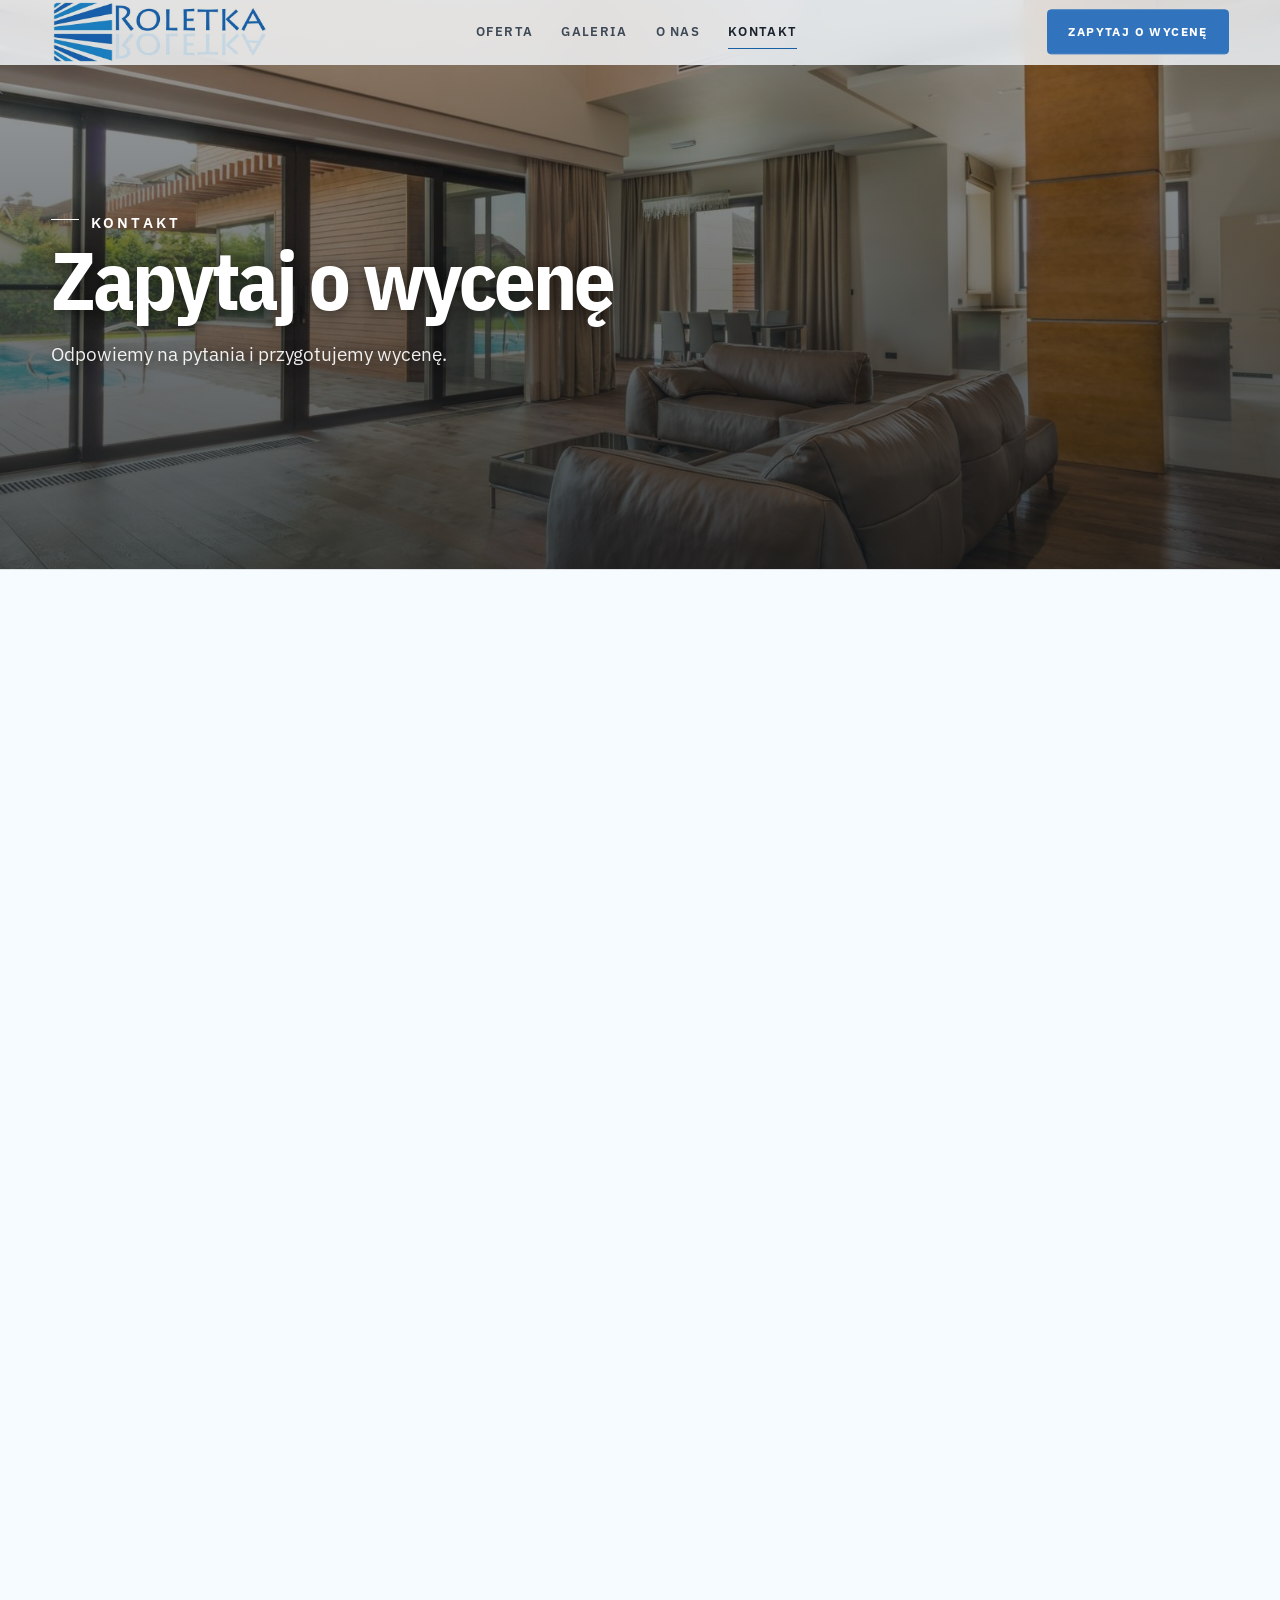
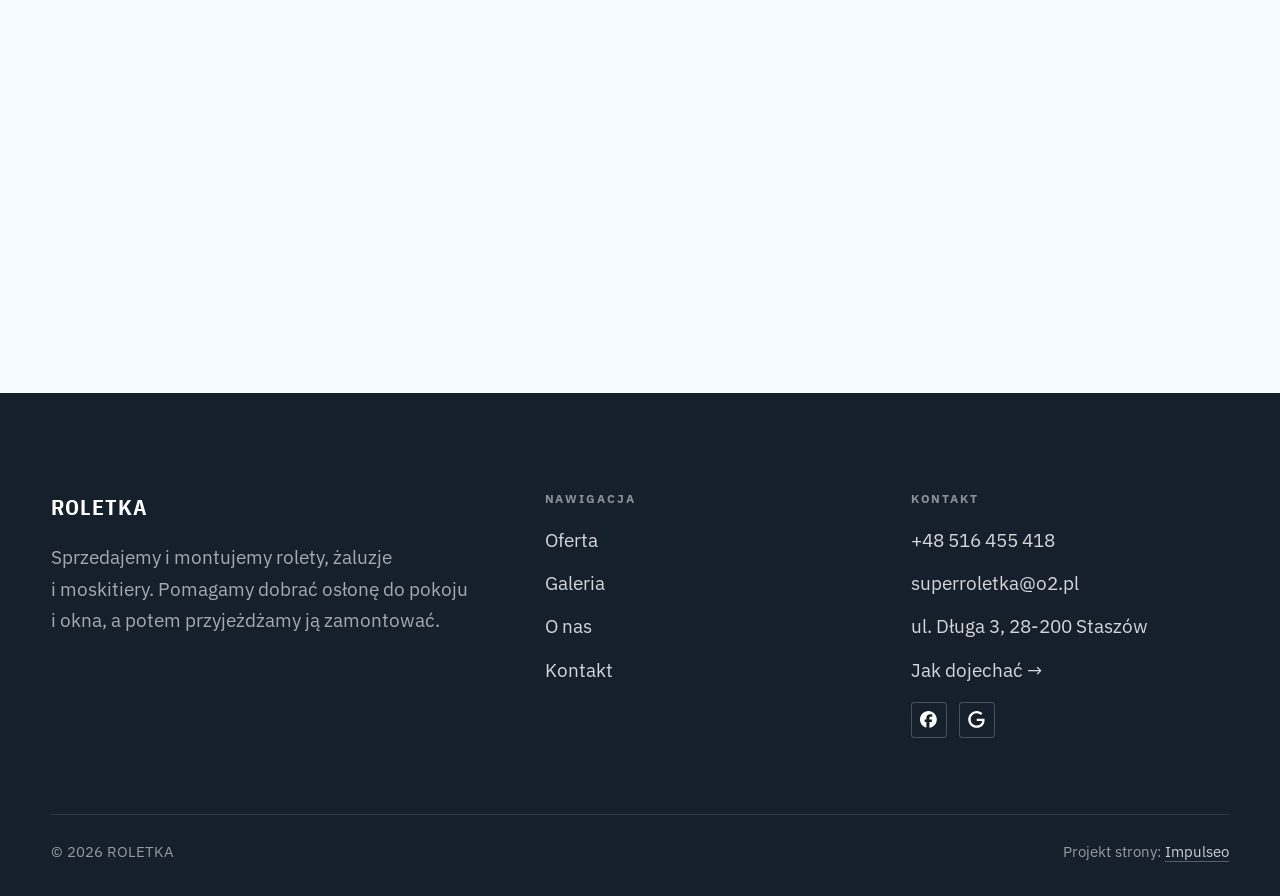
==== kontakt.html @ e4530409 "Strona demo: roletka" ====
<!DOCTYPE html>
<html lang="pl">
<head>
<meta charset="UTF-8">
<meta name="viewport" content="width=device-width, initial-scale=1.0">
<title>Kontakt - ROLETKA</title>
<meta name="description" content="Kontakt ROLETKA - ul. Długa 3, 28-200 Staszów">
<link rel="canonical" href="https://kris20032.github.io/roletka/kontakt.html">
<meta name="robots" content="noindex, nofollow">
<meta property="og:type" content="website">
<meta property="og:locale" content="pl_PL">
<meta property="og:site_name" content="ROLETKA">
<meta property="og:title" content="Kontakt - ROLETKA">
<meta property="og:description" content="Kontakt ROLETKA - ul. Długa 3, 28-200 Staszów">
<meta property="og:url" content="https://kris20032.github.io/roletka/kontakt.html">
<meta property="og:image" content="https://kris20032.github.io/roletka/img/og.jpg">
<meta property="og:image:width" content="1200">
<meta property="og:image:height" content="630">
<meta name="twitter:card" content="summary_large_image">
<link rel="preconnect" href="https://fonts.googleapis.com">
<link rel="preconnect" href="https://fonts.gstatic.com" crossorigin>
<link href="https://fonts.googleapis.com/css2?family=IBM+Plex+Sans+Condensed:wght@500;600;700&family=IBM+Plex+Sans:wght@400;500;600&display=swap" rel="stylesheet">
<link rel="stylesheet" href="assets/styles.css?v=bfc71b7b">
</head>
<body>

<header class="nav">
  <div class="wrap nav-inner">
    <a class="brand brand-has-logo" href="index.html"><img class="brand-logo" src="img/logo.png" alt="ROLETKA" width="630" height="186" decoding="async"></a>
    <nav class="nav-links">
      <a href="oferta.html">Oferta</a>
      <a href="realizacje.html">Galeria</a>
      <a href="o-nas.html">O nas</a>
      <a href="kontakt.html" class="active" aria-current="page">Kontakt</a>
      <a href="kontakt.html" class="btn btn-accent">Zapytaj o wycenę</a>
    </nav>
    <button class="nav-toggle" aria-label="Menu"><span></span><span></span><span></span></button>
  </div>
</header>

<main>
<section class="pagehead">
  <img src="img/g1.jpg" alt="ROLETKA - Zapytaj o wycenę" width="1600" height="1068" decoding="async">
  <div class="wrap">
    <span class="eyebrow">Kontakt</span>
    <h1>Zapytaj o wycenę</h1>
    <p>Odpowiemy na pytania i przygotujemy wycenę.</p>
  </div>
</section>
<section>
  <div class="wrap contact-grid">
    <div class="reveal">
      <span class="eyebrow">Dane kontaktowe</span>
      <h2 style="margin:var(--space-4) 0 var(--space-6)">ROLETKA</h2>
      <div class="info-list">
        <div class="info-row"><div class="ic"><svg class="ico-tel" width="16" height="16" viewBox="0 0 24 24" fill="none" aria-hidden="true"><path d="M6.6 10.8a15.5 15.5 0 0 0 6.6 6.6l2.2-2.2a1 1 0 0 1 1-.24 11.4 11.4 0 0 0 3.6.58 1 1 0 0 1 1 1V20a1 1 0 0 1-1 1A17 17 0 0 1 3 4a1 1 0 0 1 1-1h3.5a1 1 0 0 1 1 1c0 1.25.2 2.46.58 3.6a1 1 0 0 1-.25 1l-2.23 2.2Z" fill="currentColor"/></svg></div><div><div class="lbl">Telefon</div><a class="val" href="tel:+48516455418">+48 516 455 418</a></div></div>
        <div class="info-row"><div class="ic"><svg class="ico-mail" width="16" height="16" viewBox="0 0 24 24" fill="none" aria-hidden="true"><rect x="3.2" y="5.5" width="17.6" height="13" rx="1.6" stroke="currentColor" stroke-width="1.6"/><path d="M4 7l8 6 8-6" stroke="currentColor" stroke-width="1.6" stroke-linecap="round" stroke-linejoin="round"/></svg></div><div><div class="lbl">E-mail</div><a class="val" href="mailto:superroletka@o2.pl">superroletka@o2.pl</a></div></div>
        <div class="info-row"><div class="ic"><svg class="ico-pin" width="16" height="16" viewBox="0 0 24 24" fill="none" aria-hidden="true"><path d="M12 21s7-6.1 7-11.5A7 7 0 0 0 5 9.5C5 14.9 12 21 12 21Z" stroke="currentColor" stroke-width="1.6" fill="none"/><circle cx="12" cy="9.5" r="2.4" fill="currentColor"/></svg></div><div><div class="lbl">Adres</div><div class="val">ul. Długa 3, 28-200 Staszów</div></div></div>
      </div>
    </div>
    <div class="reveal">
      <form class="form" action="https://formsubmit.co/superroletka@o2.pl" method="POST">
        <input type="hidden" name="_subject" value="Zapytanie ze strony ROLETKA">
        <input type="hidden" name="_captcha" value="false">
        <input type="hidden" name="_template" value="table">
        <div class="fld"><label for="name">Imię / firma</label><input id="name" name="name" type="text" placeholder="np. Jan Kowalski" required></div>
        <div class="fld"><label for="email">E-mail</label><input id="email" name="email" type="email" placeholder="adres@email.pl" required></div>
        <div class="fld"><label for="phone">Telefon</label><input id="phone" name="phone" type="tel" placeholder="+48 ..."></div>
        <div class="fld"><label for="msg">Czego dotyczy zapytanie?</label><textarea id="msg" name="message" placeholder="Napisz krótko, w czym możemy pomóc" required></textarea></div>
        <button type="submit" class="btn btn-accent" style="width:100%;justify-content:center">Wyślij zapytanie <span class="arr">→</span></button>
        <p class="note">Wiadomość trafi bezpośrednio do nas. Można też zadzwonić: +48 516 455 418.</p>
      </form>
    </div>
  </div>
</section>
<section style="padding-top:0">
  <div class="wrap reveal">
    <iframe class="map" title="ROLETKA - Staszów" src="https://maps.google.com/maps?q=50.5649977%2C21.1662256&z=15&output=embed" loading="lazy" referrerpolicy="no-referrer-when-downgrade"></iframe>
  </div>
</section>
</main>

<footer>
  <div class="wrap">
    <div class="foot-grid">
      <div class="foot-brand">
        <div class="name">ROLETKA</div>
        <p>Sprzedajemy i montujemy rolety, żaluzje i moskitiery. Pomagamy dobrać osłonę do pokoju i okna, a potem przyjeżdżamy ją zamontować.</p>
      </div>
      <div class="foot-col">
        <h4>Nawigacja</h4>
        <a href="oferta.html">Oferta</a>
        <a href="realizacje.html">Galeria</a>
        <a href="o-nas.html">O nas</a>
        <a href="kontakt.html">Kontakt</a>
      </div>
      <div class="foot-col">
        <h4>Kontakt</h4>
        <a href="tel:+48516455418">+48 516 455 418</a>
        <a href="mailto:superroletka@o2.pl">superroletka@o2.pl</a>
        <p>ul. Długa 3, 28-200 Staszów</p>
        <a href="https://www.google.com/maps/place/ROLETKA/@50.5649977,21.1662256,716m/data=!3m2!1e3!4b1!4m6!3m5!1s0x473d580c90480ea9:0x45ab7f2d4fd52d50!8m2!3d50.5649977!4d21.1662256!16s%2Fg%2F11ggb8v2l4" target="_blank" rel="noopener">Jak dojechać →</a>
      <div class="foot-soc">
        <a class="soc" href="https://www.facebook.com/roletkastaszow/" target="_blank" rel="noopener" aria-label="Facebook - ROLETKA"><svg viewBox="0 0 24 24" aria-hidden="true" focusable="false"><path d="M9.101 23.691v-7.98H6.627v-3.667h2.474v-1.58c0-4.085 1.848-5.978 5.858-5.978.401 0 .955.042 1.468.103a8.68 8.68 0 0 1 1.141.195v3.325a8.623 8.623 0 0 0-.653-.036 26.805 26.805 0 0 0-.733-.009c-.707 0-1.259.096-1.675.309a1.686 1.686 0 0 0-.679.622c-.258.42-.374.995-.374 1.752v1.297h3.919l-.386 2.103-.287 1.564h-3.246v8.245C19.396 23.238 24 18.179 24 12.044c0-6.627-5.373-12-12-12s-12 5.373-12 12c0 5.628 3.874 10.35 9.101 11.647Z" fill="currentColor"/></svg></a>
        <a class="soc" href="https://www.google.com/maps/place/ROLETKA/@50.5649977,21.1662256,716m/data=!3m2!1e3!4b1!4m6!3m5!1s0x473d580c90480ea9:0x45ab7f2d4fd52d50!8m2!3d50.5649977!4d21.1662256!16s%2Fg%2F11ggb8v2l4" target="_blank" rel="noopener" aria-label="Google - ROLETKA"><svg viewBox="0 0 24 24" aria-hidden="true" focusable="false"><path d="M12.48 10.92v3.28h7.84c-.24 1.84-.853 3.187-1.787 4.133-1.147 1.147-2.933 2.4-6.053 2.4-4.827 0-8.6-3.893-8.6-8.72s3.773-8.72 8.6-8.72c2.6 0 4.507 1.027 5.907 2.347l2.307-2.307C18.747 1.44 16.133 0 12.48 0 5.867 0 .307 5.387.307 12s5.56 12 12.173 12c3.573 0 6.267-1.173 8.373-3.36 2.16-2.16 2.84-5.213 2.84-7.667 0-.76-.053-1.467-.173-2.053H12.48z" fill="currentColor"/></svg></a>
      </div>
      </div>
    </div>
    <div class="foot-bot">
      <span>© 2026 ROLETKA</span>
      <span>Projekt strony: <a class="foot-credit" href="https://impulseo.pl" target="_blank" rel="noopener">Impulseo</a></span>
    </div>
  </div>
</footer>
<div class="sticky-reserve"><a class="sr-book" href="kontakt.html">Zapytaj o wycenę</a><a class="sr-call" href="tel:+48516455418" aria-label="Zadzwoń"><svg class="ico-tel" width="16" height="16" viewBox="0 0 24 24" fill="none" aria-hidden="true"><path d="M6.6 10.8a15.5 15.5 0 0 0 6.6 6.6l2.2-2.2a1 1 0 0 1 1-.24 11.4 11.4 0 0 0 3.6.58 1 1 0 0 1 1 1V20a1 1 0 0 1-1 1A17 17 0 0 1 3 4a1 1 0 0 1 1-1h3.5a1 1 0 0 1 1 1c0 1.25.2 2.46.58 3.6a1 1 0 0 1-.25 1l-2.23 2.2Z" fill="currentColor"/></svg></a></div>
<div class="demo-wazne" data-do="2026-11-19" data-cykl="3" hidden><svg class="dw-ico" width="13" height="13" viewBox="0 0 24 24" fill="none" aria-hidden="true"><circle cx="12" cy="12" r="8.6" stroke="currentColor" stroke-width="1.8"/><path d="M12 7.2V12l3.3 2" stroke="currentColor" stroke-width="1.8" stroke-linecap="round"/></svg><span class="dw-txt"></span></div>

<script src="assets/main.js"></script>
</body>
</html>
---- assets/styles.css ----
/* ============================================================
   STOLBASZ — premium, architektoniczny B2B fit-out
   Jasna paleta, zero brązu. System wg premium-web-craft.
   Projekt strony: Impulseo (impulseo.pl)
   ============================================================ */

:root{
  /* PALETA — jasna, architektoniczna, chłodna */
  --paper:#F4F7FA;          /* główne tło */
  --paper-2:#E7EDF3;        /* sekcje alternatywne (chłodny jasny szary) */
  --paper-3:#E7EDF3;        /* delikatne wypełnienia */
  --ink:#16202C;            /* tekst główny — chłodny grafit */
  --ink-soft:#3A4654;       /* nagłówki drugorzędne */
  --muted:#5C6672;          /* tekst poboczny */
  --line:rgba(22,32,44,.12);/* hairline */
  --accent:#235E96;         /* stonowany petrol-slate — jedyny akcent */
  --accent-d:#1A4A78;
  --accent-soft:rgba(35,94,150,.10);
  --dark:#16202C;           /* sekcje ciemne (stopka/CTA) */

  /* HOVER ZDJĘĆ — JEDEN standard dla całego silnika (decyzja K. 04.08.2026, artefakt z wariantami).
     AKTUALNE (K.+Szymon 09.08.2026, wybór z artefaktu 6 wariantów): zoom 1.05 przy 1.4s -
     przy tak długim czasie mocniejszy kadr NIE skacze, tylko „oddycha". Poprzedni standard
     (1.02 / .55s z 04.08) odbierany jako dynamiczny i szybki.
     Spoczynek lekko przygaszony, ale TYLKO tam, gdzie jest mysz (@media hover:hover) —
     na telefonie zdjęcia zostają w pełnej jasności. */
  --img-zoom:1.05;                   /* K.+Szymon 09.08: wariant F z artefaktu porównawczego */
  --img-rest:brightness(.95) saturate(.99);
  --img-hot:brightness(1.06) saturate(1.05);
  --img-dur:1.4s;                    /* K.+Szymon 09.08 (wariant F): powoli = elegancko */
  --img-ease:cubic-bezier(.16,.84,.44,1);  /* miękki ogon, efekt „oddychania" */

  /* ODSTĘPY — skala 4/8 */
  --space-1:4px; --space-2:8px; --space-3:12px; --space-4:16px; --space-5:24px;
  --space-6:32px; --space-7:48px; --space-8:64px; --space-9:96px; --space-10:128px;

  /* TYPOGRAFIA — fluid clamp() (skala podbita 16.07.2026: większe, czytelniejsze litery — uwaga Adama) */
  --text-sm:clamp(.9rem,.87rem + .12vw,1rem);
  --text-base:clamp(1.08rem,1.04rem + .18vw,1.2rem);
  --text-lg:clamp(1.24rem,1.15rem + .34vw,1.44rem);
  --text-h3:clamp(1.34rem,1.22rem + .55vw,1.66rem);
  --text-h2:clamp(2.1rem,1.66rem + 2.1vw,3.1rem);
  --text-h1:clamp(2.9rem,2.1rem + 4vw,5.1rem);

  /* PROMIENIE — architektoniczne, raczej ostre */
  --r-sm:3px; --r-md:6px; --r-lg:10px;

  /* RUCH */
  --ease:cubic-bezier(.25,.46,.45,.94); --dur:.24s;

  /* CIENIE — miękkie, warstwowe */
  --sh-sm:0 1px 2px rgba(16,24,32,.04), 0 2px 8px rgba(16,24,32,.05);
  --sh-md:0 2px 6px rgba(16,24,32,.05), 0 12px 28px -8px rgba(16,24,32,.12);
  --sh-lg:0 6px 14px rgba(16,24,32,.07), 0 26px 56px -18px rgba(16,24,32,.22);

  --hairline:1px solid var(--line);

  --font-display:'IBM Plex Sans Condensed','IBM Plex Sans',sans-serif;
  --font-body:'IBM Plex Sans',sans-serif;
}

*{box-sizing:border-box;margin:0;padding:0}
html{scroll-behavior:smooth}
body{
  font-family:var(--font-body);
  font-size:var(--text-base);
  line-height:1.65;
  color:var(--ink);
  background:var(--paper);
  -webkit-font-smoothing:antialiased;
  text-rendering:optimizeLegibility;
}
img{max-width:100%;height:auto;display:block}  /* height:auto = width/height z atrybutów trzyma proporcje (TOP#12) */
a{color:inherit;text-decoration:none}

.wrap{width:min(92%,1180px);margin-inline:auto}
section{padding-block:clamp(52px,6.5vw,96px)}

h1,h2,h3{font-family:var(--font-display);font-weight:700;line-height:1.08;letter-spacing:-.02em;color:var(--ink)}
h1{font-size:var(--text-h1);letter-spacing:-.035em}
h2{font-size:var(--text-h2);letter-spacing:-.025em}
h3{font-size:var(--text-h3)}
/* MIARA — długość wiersza. WCAG 2.2 SC 1.4.8: max 80 znaków; Butterick: 45–90.
   68ch daje realnie 72–78 znaków polskiego tekstu, czyli z zapasem pod granicą.
   Wcześniej limit miał TYLKO <p> — <li>, <blockquote> i <dd> nie miały żadnego,
   i to jedyny powód, dla którego 23 bloki na dwóch oddanych stronach jadą po
   83–106 znaków w wierszu (pomiar 07.08.2026, bramka `miara`).
   ⚠️ Listy i definicje ograniczamy TYLKO bez klasy: `ul`/`ol` z klasą to u nas
   układ (siatki kafli, menu), a nie tekst ciągły — tam miarę wyznacza układ. */
/* 60ch, nie 68ch (K. 10.08): po zmianie fontów na węższe kroje (DM Sans i spółka)
   w 68ch mieściło się ~90 znaków - bramka pikselowa słusznie zgłaszała przekroczenie
   granicy 80. Pomiar na żywej przeglądarce: 60ch = 90 znaków, 53ch = ~78 znaków, czyli normę WCAG 1.4.8. */
:root{ --miara:53ch }
p{max-width:min(100%,var(--miara))}
blockquote,
ul:not([class])>li, ol:not([class])>li,
dl:not([class])>dd{max-width:min(100%,var(--miara))}

/* ⚠️ Świadomie BEZ wyjątku `.tile p,.card p,.svc p{max-width:none}`, choć nasuwa się sam:
   te akapity BYŁY już ograniczone (stare `p{max-width:65ch}`), więc „wyjątek" nie odblokowałby
   niczego nowego — tylko ROZLUŹNIŁ stan sprzed zmiany na wszystkich demach naraz.
   `figcaption` żadna z reguł wyżej nie dotyczy, więc też nie potrzebuje zwolnienia. */

/* ŁAMANIE. `balance` wyrównuje długości wierszy w nagłówku, `pretty` pilnuje ostatniego
   wiersza akapitu, żeby nie został w nim jeden wyraz. Obsługiwane od Chrome 117 /
   Safari 17.5; starsze przeglądarki po prostu ignorują tę własność.
   `text-wrap:pretty` nie występowało dotąd ANI RAZ w silniku ani w repo klientów. */
h1,h2,h3,.lead,.lede{text-wrap:balance}
p,li,blockquote,dd{text-wrap:pretty}

.eyebrow{
  font-family:var(--font-body);
  font-size:var(--text-sm);
  font-weight:600;
  letter-spacing:.18em;
  text-transform:uppercase;
  color:var(--accent);
  display:inline-flex;align-items:center;gap:var(--space-3);
}
/* flex:none + margin-top = kreska trzyma się PIERWSZEJ linii. Wcześniej align-items:center
   centrowało ją względem całego bloku i przy zawinięciu (długi kicker typu
   „…WNĘTRZ · LESZNO · OD 2019") druga linia lądowała z brzydkim wcięciem. */
.eyebrow{align-items:flex-start}
.eyebrow>*,.eyebrow{text-wrap:balance}   /* dlugi kicker lamal sie na sierote typu samo „2019" w drugiej linii */
.eyebrow::before{content:"";width:28px;height:1px;background:var(--accent);display:inline-block;flex:none;margin-top:.62em}

.muted{color:var(--muted)}
.lead{font-size:var(--text-lg);line-height:1.55;color:var(--ink-soft);max-width:50ch}

/* ---------- BUTTONS ---------- */
.btn{
  display:inline-flex;align-items:center;gap:var(--space-2);
  font-weight:600;font-size:var(--text-sm);letter-spacing:.02em;
  padding:var(--space-4) var(--space-6);
  border-radius:var(--r-sm);
  transition:transform var(--dur) var(--ease),box-shadow var(--dur) var(--ease),background var(--dur) var(--ease);
  cursor:pointer;border:1px solid transparent;
}
.btn-accent{background:var(--accent);color:#fff;box-shadow:var(--sh-sm)}
.btn-accent:hover{background:var(--accent-d);transform:translateY(-2px);box-shadow:var(--sh-md)}
.btn-accent:active{transform:translateY(0);box-shadow:var(--sh-sm)}
.btn-ghost{background:transparent;color:var(--ink);border-color:var(--line)}
.btn-ghost:hover{border-color:var(--accent);color:var(--accent);transform:translateY(-2px)}
.btn-light{background:#fff;color:var(--ink);box-shadow:var(--sh-sm)}
.btn-light:hover{transform:translateY(-2px);box-shadow:var(--sh-md)}
.btn .arr{transition:transform var(--dur) var(--ease)}
.btn:hover .arr{transform:translateX(4px)}

/* ---------- NAV ---------- */
.nav{
  position:sticky;top:0;z-index:50;
  background:color-mix(in srgb,var(--paper) 88%,transparent);
  backdrop-filter:saturate(140%) blur(10px);
  border-bottom:var(--hairline);
}
.nav-inner{display:flex;align-items:center;justify-content:space-between;gap:var(--space-5);height:72px}
/* ANTY-NACHODZENIE (K. 05.08.2026): długa nazwa firmy + przycisk z pełnym numerem nie mieściły się w pasku
   i flex ściskał linki PONIŻEJ ich treści - "Kontakt" wchodził na ramkę "Zadzwoń +48 ...". Teraz ustępuje
   nazwa marki (skrót wielokropkiem), a menu i przycisk nigdy się nie kurczą ani nie zachodzą na siebie. */
.brand{display:flex;flex-direction:column;line-height:1;min-width:0;flex:0 1 auto}
.brand .name{font-family:var(--font-display);font-weight:800;font-size:1.35rem;letter-spacing:.04em;white-space:nowrap;overflow:hidden;text-overflow:ellipsis}
.brand .sub{font-size:.62rem;letter-spacing:.34em;text-transform:uppercase;color:var(--muted);margin-top:5px;white-space:nowrap;overflow:hidden;text-overflow:ellipsis}
.nav-links{display:flex;align-items:center;gap:var(--space-6);flex:0 0 auto}
.nav-links a{font-size:var(--text-sm);font-weight:500;color:var(--ink-soft);position:relative;padding-block:4px;white-space:nowrap;transition:color var(--dur) var(--ease)}
.nav-links a::after{content:"";position:absolute;left:0;bottom:0;width:0;height:1.5px;background:var(--accent);transition:width var(--dur) var(--ease)}
.nav-links a:hover,.nav-links a.active{color:var(--ink)}
.nav-links a:hover::after,.nav-links a.active::after{width:100%}
.nav-links .btn{padding:var(--space-2) var(--space-5)}
/* przyciski w nav: właściwy kolor (przebij .nav-links a) + bez podkreślenia */
.nav-links a.btn-accent{color:#fff}
.nav-links a.btn-ghost,.nav-links a.btn-light{color:var(--ink)}
/* CTA w pasku: NIE podkreślenie spod linków menu, ale ten sam przelatujący błysk,
   co na wszystkich innych przyciskach (zgłoszenie K. 13.08.2026 - „na hero jest efekt
   światła przechodzącego przez przycisk, na navbarze go nie ma, a mają być identyczne").
   Reguła `.nav-links a::after` jest silniejsza od `.btn::after`, więc trzeba jej
   geometrię wyzerować i wpisać połysk z nazwy - samo `display:none` gasiło efekt. */
.nav-links a.btn::after{
  display:block;content:"";position:absolute;inset:0;z-index:-1;pointer-events:none;
  width:auto;height:auto;border-radius:inherit;   /* kasuje geometrię podkreślenia (width:0;height:1.5px) */
  background:linear-gradient(100deg,transparent 32%,rgba(255,255,255,.20) 50%,transparent 68%);
  translate:-120% 0}
@media (prefers-reduced-motion:no-preference){
  .nav-links a.btn:hover::after{translate:120% 0;transition:translate .75s var(--mt-ease,cubic-bezier(.16,.84,.44,1))}
}
.nav-toggle{display:none;background:none;border:none;cursor:pointer;flex-direction:column;gap:5px;padding:8px}
.nav-toggle span{width:24px;height:2px;background:var(--ink);transition:var(--dur)}
/* Ciasny zakres MIĘDZY menu mobilnym a pełnym pulpitem: zbijamy odstępy i nazwę marki,
   żeby wszystko zmieściło się naturalnie, zanim w ogóle dojdzie do skracania wielokropkiem. */
@media(max-width:1280px) and (min-width:921px){
  .nav-links{gap:var(--space-4)}
  .nav-links .btn{padding:var(--space-2) var(--space-4)}
  .brand .name{font-size:1.15rem}
}

/* ---------- HERO (split) ---------- */
.hero{position:relative;overflow:hidden;border-bottom:var(--hairline)}
.hero-grid{display:grid;grid-template-columns:1.05fr .95fr;gap:clamp(24px,4vw,60px);align-items:center;
  padding-block:clamp(36px,4.5vw,64px)}
.hero-copy .eyebrow{margin-bottom:var(--space-5)}
.hero-copy h1{margin-bottom:var(--space-5)}
.hero-copy .lead{margin-bottom:var(--space-7)}
.hero-actions{display:flex;flex-wrap:wrap;gap:var(--space-4)}
.hero-art{position:relative;aspect-ratio:4/3;border-radius:var(--r-lg);overflow:hidden;box-shadow:var(--sh-lg)}
.hero-art img{width:100%;height:100%;object-fit:cover}
.hero-art::after{content:"";position:absolute;inset:0;background:linear-gradient(180deg,transparent 55%,rgba(18,24,28,.28))}
.hero-badge{position:absolute;left:var(--space-5);bottom:var(--space-5);z-index:2;
  background:rgba(252,252,251,.94);backdrop-filter:blur(4px);
  border-radius:var(--r-md);padding:var(--space-4) var(--space-5);box-shadow:var(--sh-md);max-width:78%}
.hero-badge strong{display:block;font-family:var(--font-display);font-size:1rem;letter-spacing:-.01em}
.hero-badge span{font-size:var(--text-sm);color:var(--muted)}

/* ---------- HERO duży / kinowy (strona główna) ---------- */
.hero-cine{position:relative;min-height:clamp(560px,82vh,840px);min-height:clamp(560px,82svh,840px);display:flex;align-items:center;overflow:hidden;border-bottom:var(--hairline)}
.hero-cine>img{position:absolute;inset:0;width:100%;height:100%;object-fit:cover;z-index:0}
.hero-cine::after{content:"";position:absolute;inset:0;z-index:1;
  background:linear-gradient(95deg,rgba(13,18,23,.86) 0%,rgba(13,18,23,.64) 32%,rgba(13,18,23,.24) 62%,rgba(13,18,23,.04) 100%)}
.hero-cine .wrap{position:relative;z-index:2;padding-block:var(--space-8)}
.hero-cine .hero-copy{max-width:660px}
.hero-cine .eyebrow{color:#fff;margin-bottom:var(--space-5)}
.hero-cine .eyebrow::before{background:#fff}
.hero-cine h1{color:#fff;margin-bottom:var(--space-5);font-size:clamp(2.9rem,2rem + 4.4vw,5.2rem);text-wrap:balance}
.hero-cine .lead{color:rgba(255,255,255,.92);max-width:48ch;margin-bottom:var(--space-7)}
.hero-cine .hero-actions{display:flex;flex-wrap:wrap;gap:var(--space-4)}
/* NISKIE OKNO (laptop z dokiem i paskami przeglądarki ma ~700-780 px wysokości widoku):
   H1 do 5.2rem + długi lead nie mieściły się i przyciski wypadały POD krawędź ekranu -
   klient widział stronę bez ani jednego CTA. Skalujemy w dół, zamiast przycinać treść. */
@media(min-width:821px) and (max-height:820px){
  .hero-cine{min-height:clamp(520px,94svh,780px)}
  .hero-cine .wrap{padding-block:var(--space-6)}
  .hero-cine h1{font-size:clamp(2.2rem,1.5rem + 2.6vw,3.6rem);margin-bottom:var(--space-4)}
  .hero-cine .eyebrow{margin-bottom:var(--space-4)}
  .hero-cine .lead{margin-bottom:var(--space-5);max-width:44ch}
}
@media(max-width:680px){
  .hero-cine{min-height:clamp(520px,76vh,640px);min-height:clamp(520px,76svh,640px);align-items:flex-end}
  .hero-cine::after{background:linear-gradient(0deg,rgba(13,18,23,.9) 6%,rgba(13,18,23,.45) 55%,rgba(13,18,23,.25) 100%)}
  .hero-cine .wrap{padding-bottom:var(--space-9)}
  /* TELEFON (~90% oglądających): lead potrafił zająć 8 linii i zepchnąć CTA poza pierwszy ekran.
     Zwężamy interlinię i skalę - treści nie ucinamy, bo to ona sprzedaje. */
  .hero-cine .lead{font-size:.98rem;line-height:1.5;margin-bottom:var(--space-5)}
  .hero-cine .eyebrow{font-size:.72rem;letter-spacing:.13em;margin-bottom:var(--space-4)}
  .hero-cine .eyebrow::before{width:20px}
  .hero-cine h1{margin-bottom:var(--space-4)}
}

/* full-bleed hero variant (podstrony) */
.pagehead{position:relative;min-height:46vh;min-height:46svh;display:flex;align-items:flex-end;overflow:hidden;border-bottom:var(--hairline)}
.pagehead img{position:absolute;inset:0;width:100%;height:100%;object-fit:cover}
/* 10.08.2026 (decyzja K.): mocniejsze przyciemnienie + cień pod tekstem. Bramka mierzyła na
   nagłówkach podstron 3,38-3,43:1 przy wymaganych 4,5 — jasne zdjęcie (hala, śnieg, niebo)
   podchodziło pod biały tekst. Zdjęcia klientów są różne, więc kontrast musi dawać WARSTWA,
   a nie szczęśliwy dobór kadru. */
.pagehead::after{content:"";position:absolute;inset:0;background:linear-gradient(180deg,rgba(18,24,28,.40),rgba(18,24,28,.76))}
.pagehead .wrap{position:relative;z-index:2;padding-block:var(--space-9);color:#fff}
.pagehead h1{color:#fff;max-width:18ch;text-shadow:0 2px 16px rgba(0,0,0,.55)}
.pagehead .eyebrow{color:#fff}
.pagehead .eyebrow::before{background:#fff}
.pagehead p{color:rgba(255,255,255,.92);margin-top:var(--space-4);max-width:54ch;text-shadow:0 1px 12px rgba(0,0,0,.5)}

/* ---------- STRIP (pasek skrótów / liczby) ---------- */
.strip{background:var(--dark);color:#fff}
/* PASEK HASEŁ — standard 04.08.2026 (decyzja K.): 5 haseł w JEDNYM rzędzie, tekst WYŚRODKOWANY,
   węższe marginesy boczne niż reszta strony (pasek ma iść szerzej), równe wysokości kolumn. */
.strip .wrap{width:min(96%,1440px);display:grid;grid-template-columns:repeat(5,1fr);
  gap:var(--space-5);padding-block:var(--space-7);align-items:stretch}
.strip .item .k{font-family:var(--font-display);font-size:clamp(1.05rem,.82rem + .85vw,1.55rem);
  font-weight:800;letter-spacing:-.02em;color:#fff;line-height:1.18;text-wrap:balance}
.strip .item .v{font-size:var(--text-sm);color:rgba(255,255,255,.66);margin-top:var(--space-2);line-height:1.4}
.strip .item{border-left:2px solid var(--accent);padding-inline:var(--space-4);
  text-align:center;display:flex;flex-direction:column;justify-content:center}
/* liczba kolumn = liczba haseł, żeby ostatnie nie zostawało samo w drugim rzędzie.
   Klasę n-N nadaje multipage.py; domyślnie (bez klasy) pasek jest 5-kolumnowy. */
.strip.n-2 .wrap{grid-template-columns:repeat(2,1fr)}
.strip.n-3 .wrap{grid-template-columns:repeat(3,1fr)}
.strip.n-4 .wrap{grid-template-columns:repeat(4,1fr);gap:var(--space-6)}
.strip.n-4 .item .k{font-size:clamp(1.3rem,1rem + 1.1vw,2rem)}
.strip.n-6 .wrap{grid-template-columns:repeat(6,1fr);gap:var(--space-4)}
.strip.n-6 .item .k{font-size:clamp(.98rem,.8rem + .7vw,1.35rem)}
/* równe łamanie: zamiast "długa linia + jedno słowo" obie linie zbliżonej długości */
.strip .item .k{text-wrap:balance}

/* ---------- SECTION HEAD ---------- */
.head{max-width:48rem;margin-bottom:var(--space-8)}
.head.center{margin-inline:auto;text-align:center}
.head .eyebrow{margin-bottom:var(--space-4)}
.head h2{margin-bottom:var(--space-4)}
.head p{color:var(--muted);font-size:var(--text-lg);line-height:1.55}
.head.center p{margin-inline:auto}

/* ---------- INTRO SPLIT ---------- */
.split{display:grid;grid-template-columns:.92fr 1.08fr;gap:clamp(28px,5vw,80px);align-items:center}
.split.rev{grid-template-columns:1.08fr .92fr}
.split.rev .split-art{order:-1}
.split-art{position:relative;aspect-ratio:5/4;border-radius:var(--r-lg);overflow:hidden;box-shadow:var(--sh-lg)}
.split-art img{width:100%;height:100%;object-fit:cover}
.split-copy h2{margin-bottom:var(--space-5)}
.split-copy p+p{margin-top:var(--space-4)}
.split-copy .btn{margin-top:var(--space-6)}

/* ---------- SERVICES (zakres) ---------- */
.svc-grid{display:grid;grid-template-columns:repeat(auto-fit,minmax(280px,1fr));gap:var(--space-5)}
.svc{background:#fff;border:var(--hairline);border-radius:var(--r-md);padding:var(--space-7) var(--space-6);
  transition:transform var(--dur) var(--ease),box-shadow var(--dur) var(--ease),border-color var(--dur) var(--ease);
  position:relative;overflow:hidden}
.svc::before{content:"";position:absolute;left:0;top:0;width:3px;height:0;background:var(--accent);transition:height var(--dur) var(--ease)}
.svc:hover{transform:translateY(-4px);box-shadow:var(--sh-md);border-color:transparent}
.svc:hover::before{height:100%}
.svc .ic{font-family:var(--font-display);font-size:.8rem;font-weight:700;letter-spacing:.12em;color:var(--accent);margin-bottom:var(--space-4)}
.svc h3{margin-bottom:var(--space-3);font-size:1.22rem}
.svc p{color:var(--muted);font-size:var(--text-base);line-height:1.6}

/* big detailed service rows */
.svc-row{display:grid;grid-template-columns:.8fr 1.2fr;gap:clamp(20px,4vw,60px);align-items:center;padding-block:var(--space-8)}
.svc-row+.svc-row{border-top:var(--hairline)}
.svc-row.rev{grid-template-columns:1.2fr .8fr}
/* Naprzemienny układ wierszy oferty: co drugi wiersz ma zdjęcie po PRAWEJ.
   Było `order:-1` — martwy kod, bo zdjęcie i tak jest pierwszym dzieckiem w HTML,
   więc wszystkie wiersze wyglądały identycznie (zdjęcie zawsze z lewej), a `rev`
   zmieniało tylko szerokość kolumn. Znalezione 29.07.2026 przy różnicowaniu kierunków
   animacji (pomiar pozycji: art.mid 390/502 przy row.mid 756 — zawsze lewa strona). */
.svc-row.rev .svc-row-art{order:2}
.svc-row-art{aspect-ratio:4/3;border-radius:var(--r-md);overflow:hidden;box-shadow:var(--sh-md)}
.svc-row-art img{width:100%;height:100%;object-fit:cover}
.svc-row h3{font-size:1.5rem;margin-bottom:var(--space-4)}
.svc-row .num{font-family:var(--font-display);font-size:.85rem;font-weight:700;letter-spacing:.14em;color:var(--accent);display:block;margin-bottom:var(--space-3)}
.svc-row ul{list-style:none;margin-top:var(--space-4);display:flex;flex-direction:column;gap:var(--space-2)}
.svc-row li{position:relative;padding-left:var(--space-5);color:var(--muted);font-size:var(--text-base)}
.svc-row li::before{content:"";position:absolute;left:0;top:.62em;width:8px;height:1px;background:var(--accent)}

/* ---------- GALLERY (realizacje) ---------- */
.gallery{display:grid;grid-template-columns:repeat(12,1fr);gap:var(--space-4);grid-auto-rows:200px}
/* GALERIA MASONRY — pionowe zdjęcia (portrety beauty/wellness) bez przycinania: kolumny, height auto */
.gallery-masonry{column-count:3;column-gap:var(--space-4)}
@media(max-width:900px){.gallery-masonry{column-count:2}}
@media(max-width:560px){.gallery-masonry{column-count:1}}
.gallery-masonry .m-tile{break-inside:avoid;margin:0 0 var(--space-4);padding:0;position:relative;overflow:hidden;border-radius:var(--r-md);border:1px solid var(--line)}
.gallery-masonry .m-tile img{width:100%;height:auto;display:block}
.gallery-masonry .m-tile .cap{position:absolute;left:0;right:0;bottom:0;padding:var(--space-4);color:#fff;background:linear-gradient(0deg,rgba(0,0,0,.55),transparent);font-size:var(--text-sm)}
.gallery-masonry .m-tile .cap small{display:block;font-weight:400;opacity:.78;letter-spacing:.04em;text-transform:uppercase;font-size:.66rem;margin-top:3px}
.tile{position:relative;overflow:hidden;border-radius:var(--r-md);box-shadow:var(--sh-sm);
  transition:transform var(--dur) var(--ease),box-shadow var(--dur) var(--ease)}
.tile img{width:100%;height:100%;object-fit:cover;
  transition:transform var(--img-dur) var(--img-ease),filter var(--img-dur) var(--img-ease)}
.tile:hover{box-shadow:var(--sh-md)}
.tile .cap{position:absolute;left:0;right:0;bottom:0;padding:var(--space-5) var(--space-4) var(--space-4);
  /* mocniejszy spad + cien pod tekstem: na JASNYCH zdjeciach klienta (biale fronty, sciany)
     slaby gradient dawal kontrast ~1.5:1 zamiast wymaganych 3.6:1 (bramka wygladu, 10.08.2026) */
  background:linear-gradient(transparent 10%,rgba(18,24,28,.55) 40%,rgba(18,24,28,.88) 68%,rgba(18,24,28,.99));color:#fff;
  text-shadow:0 1px 2px rgba(0,0,0,.85),0 2px 10px rgba(0,0,0,.55);
  font-size:var(--text-sm);font-weight:600;letter-spacing:.01em;
  opacity:0;transform:translateY(8px);transition:var(--dur) var(--ease)}
.tile:hover .cap{opacity:1;transform:translateY(0)}
.tile .cap small{display:block;font-weight:400;opacity:.78;letter-spacing:.04em;text-transform:uppercase;font-size:.66rem;margin-top:3px}
/* bento spans */
.t-wide{grid-column:span 6}
.t-tall{grid-column:span 6;grid-row:span 2}
.t-std{grid-column:span 6}
.t-third{grid-column:span 4}
.t-two3{grid-column:span 8}

/* ---------- TRUST / WIARYGODNOŚĆ ---------- */
.trust{background:var(--paper-2)}
.trust-grid{display:grid;grid-template-columns:repeat(auto-fit,minmax(240px,1fr));gap:var(--space-5);margin-top:var(--space-7)}
.trust-card{background:#fff;border-radius:var(--r-md);padding:var(--space-7) var(--space-6);box-shadow:var(--sh-sm);border-top:3px solid var(--accent)}
.trust-card .big{font-family:var(--font-display);font-size:clamp(1.8rem,1.3rem + 1.6vw,2.6rem);font-weight:800;letter-spacing:-.02em;color:var(--ink);line-height:1}
.trust-card h3{font-size:1.12rem;margin:var(--space-3) 0 var(--space-2)}
.trust-card p{color:var(--muted);font-size:var(--text-base);line-height:1.55}

/* ---------- CTA band ---------- */
.cta{background:var(--dark);color:#fff;position:relative;overflow:hidden}
/* telefon w CTA: na ciemnym tle biały (domyślnie), rodziny z JASNYM tłem CTA
   nadpisują to u siebie - wcześniej kolor siedział w stylu inline i wygrywał z rodziną. */
.cta .btn-ghost-cta{color:#fff;border-color:rgba(255,255,255,.3)}
.cta .wrap{display:grid;grid-template-columns:1.4fr .6fr;gap:var(--space-7);align-items:center;position:relative;z-index:2}
.cta h2{color:#fff;max-width:20ch}
.cta p{color:rgba(255,255,255,.74);margin-top:var(--space-4)}
.cta-actions{display:flex;flex-direction:column;gap:var(--space-3);align-items:flex-start}
.cta::before{content:"";position:absolute;right:-80px;top:-80px;width:360px;height:360px;border-radius:50%;
  background:radial-gradient(circle,var(--accent-soft),transparent 70%)}

/* ---------- CONTACT ---------- */
.contact-grid{display:grid;grid-template-columns:.85fr 1.15fr;gap:clamp(28px,4vw,56px);align-items:start}
.info-list{display:flex;flex-direction:column;gap:var(--space-2)}
.info-row{display:flex;gap:var(--space-4);align-items:flex-start;padding-block:var(--space-4);border-bottom:var(--hairline)}
.info-row .ic{flex:none;width:42px;height:42px;display:grid;place-items:center;border-radius:50%;
  background:var(--accent-soft);color:var(--accent);font-size:1.05rem}
.info-row .lbl{font-size:.72rem;letter-spacing:.14em;text-transform:uppercase;color:var(--muted)}
.info-row .val{font-weight:600;font-size:var(--text-base);margin-top:2px}
.info-row a.val:hover{color:var(--accent)}
.map{border:none;border-radius:var(--r-lg);box-shadow:var(--sh-md);width:100%;height:100%;min-height:380px;filter:grayscale(.2) contrast(1.02)}
.form{background:#fff;border:var(--hairline);border-radius:var(--r-lg);padding:clamp(24px,3vw,40px);box-shadow:var(--sh-sm)}
.form .fld{margin-bottom:var(--space-5)}
.form label{display:block;font-size:var(--text-sm);font-weight:600;margin-bottom:var(--space-2)}
.form input,.form textarea{width:100%;font-family:inherit;font-size:var(--text-base);color:var(--ink);
  padding:var(--space-4);border:var(--hairline);border-radius:var(--r-sm);background:var(--paper);transition:border-color var(--dur)}
.form input:focus,.form textarea:focus{outline:none;border-color:var(--accent);background:#fff}
.form textarea{resize:vertical;min-height:120px}
.form .note{font-size:var(--text-sm);color:var(--muted);margin-top:var(--space-3)}

/* ---------- FOOTER ---------- */
footer{background:var(--dark);color:#fff;padding-block:var(--space-9) var(--space-6)}
.foot-grid{display:grid;grid-template-columns:1.4fr 1fr 1fr;gap:var(--space-7);margin-bottom:var(--space-8)}
.foot-brand .name{font-family:var(--font-display);font-weight:800;font-size:1.4rem;letter-spacing:.04em}
.foot-brand p{color:rgba(255,255,255,.62);margin-top:var(--space-4);font-size:var(--text-base);max-width:38ch}
.foot-col h4{font-size:.74rem;letter-spacing:.16em;text-transform:uppercase;color:rgba(255,255,255,.5);margin-bottom:var(--space-4)}
.foot-col a,.foot-col p{display:block;color:rgba(255,255,255,.82);font-size:var(--text-base);margin-bottom:var(--space-3)}
.foot-col a:hover{color:#fff}
.foot-bot{border-top:1px solid rgba(255,255,255,.12);padding-top:var(--space-5);display:flex;justify-content:space-between;flex-wrap:wrap;gap:var(--space-3);
  font-size:var(--text-sm);color:rgba(255,255,255,.55)}
.foot-bot a:hover{color:#fff}
/* Podpis w stopce = klikalny link do impulseo.pl (31.07.2026). Ma być WIDOCZNIE klikalny,
   ale nie krzyczeć - stąd sam kolor jaśniejszy + delikatne podkreślenie na najeździe. */
.foot-bot a.foot-credit{color:rgba(255,255,255,.78);text-decoration:none;border-bottom:1px solid rgba(255,255,255,.28)}
.foot-bot a.foot-credit:hover{color:#fff;border-bottom-color:#fff}

/* ---------- REVEAL ---------- */
.reveal{opacity:0;transform:translateY(22px);transition:opacity .6s var(--ease),transform .6s var(--ease)}
.reveal.in{opacity:1;transform:none}

/* ---------- RESPONSIVE ---------- */
@media(max-width:920px){
  .hero-grid,.split,.split.rev,.svc-row,.svc-row.rev,.cta .wrap,.contact-grid,.foot-grid{grid-template-columns:1fr}
  .split.rev .split-art,.svc-row.rev .svc-row-art{order:0}
  .hero-art{aspect-ratio:16/10;max-height:420px}
  .strip .wrap,.strip.n-2 .wrap,.strip.n-3 .wrap,.strip.n-4 .wrap,.strip.n-6 .wrap{grid-template-columns:repeat(2,1fr);gap:var(--space-6)}
  .strip .item .k,.strip.n-6 .item .k{font-size:clamp(1.3rem,1.1rem + 1vw,2rem)}
  .gallery{grid-auto-rows:180px}
  .t-wide,.t-tall,.t-std,.t-third,.t-two3{grid-column:span 6}
  .t-tall{grid-row:span 1}
  .cta-actions{flex-direction:row;flex-wrap:wrap}
  .foot-grid{gap:var(--space-6)}
}
@media(max-width:680px){
  .nav-links{position:fixed;inset:72px 0 auto 0;background:var(--paper);flex-direction:column;align-items:stretch;
    gap:0;padding:var(--space-4) 6%;border-bottom:var(--hairline);box-shadow:var(--sh-md);
    transform:translateY(-120%);transition:transform var(--dur) var(--ease)}
  .nav-links.open{transform:translateY(0)}
  .nav-links a{padding-block:var(--space-4);border-bottom:var(--hairline)}
  .nav-links .btn{margin-top:var(--space-3);justify-content:center}
  .nav-toggle{display:flex}
  .strip .wrap,.strip.n-2 .wrap,.strip.n-3 .wrap,.strip.n-4 .wrap,.strip.n-6 .wrap{grid-template-columns:1fr}
  .gallery{grid-template-columns:repeat(6,1fr)}
  .foot-grid{grid-template-columns:1fr}
}
@media(prefers-reduced-motion:reduce){
  /* audyt 09.08 TOP#14: samo skrócenie duration przy animacji INFINITE = stroboskop
     (pętla .01ms miga ekranem); iteration-count:1 gasi pętlę naprawdę. Pseudoelementy
     też - tła hero (gastro/studio) animują ::before/img, blanket na * ich nie łapał. */
  *,*::before,*::after{animation-duration:.01ms!important;animation-iteration-count:1!important;animation-delay:0s!important;transition:none!important}
  .reveal{opacity:1!important;transform:none!important}
  html{scroll-behavior:auto}
}

/* ============================================================
   PREMIUM LAYER — destylat deep-researchu branż (anty-AI, spokój).
   Zmienne STOLBASZ (--accent/--ink/--paper/--line/--dark). Ruch ledwo
   zauważalny, krzywa cubic-bezier(.16,.84,.44,1); prefers-reduced-motion
   pokryte blanketem wyżej. Karty hairline zamiast cieni = #1 sygnał „nie-AI".
   ============================================================ */

/* więcej oddechu między sekcjami (liderzy: 110-130px) */
section{padding-block:clamp(64px,8vw,128px)}

/* 1) Aksamitny reveal — dłuższa, miękka krzywa zamiast „skoku" */
.reveal{transition:opacity .9s cubic-bezier(.16,.84,.44,1),transform .9s cubic-bezier(.16,.84,.44,1);will-change:opacity,transform}
/* stagger TYLKO w galerii (tam pozycja = porządek dzieci) */
.gallery .reveal:nth-child(2){transition-delay:.07s}
.gallery .reveal:nth-child(3){transition-delay:.14s}
.gallery .reveal:nth-child(4){transition-delay:.21s}
.gallery .reveal:nth-child(5){transition-delay:.28s}
.gallery .reveal:nth-child(6){transition-delay:.35s}

/* 2) Hero STATYCZNY na .hero-cine — Ken Burns CAŁKIEM WYŁĄCZONY 26.06 (3. zgłoszenie Szymona).
   GENEZA: animowanie scale na <img> hero z teksturami (cegły/framugi) re-samplinguje obraz
   klatka po klatce → na części ekranów drobne drganie/shimmer = „heroshot się trzęsie".
   translateY usunięto wcześniej, scale-only + will-change/GPU NIE wystarczyły do GWARANCJI gładkości.
   Krzysztof zażądał pewności („make sure, że błąd się nie pojawi") > efekt. Zero animacji = 0% drgania.
   Delikatny zoom zostaje TYLKO w pełnoekranowych hero gastro/studio (hg-bg/hs-bg — tło, inny
   mechanizm, chwalone, nigdy nie zgłaszane). NIE wracać do KB na .hero-cine bez realnego testu
   na sprzęcie klienta — to ryzyko regresji „trzęsienia”. */
/* BEZPIECZNY "wow" na hero = jednorazowy FADE-IN (opacity), nie zoom.
   opacity nie dotyka bitmapy → gładkie na KAŻDYM zdjęciu/ekranie/GPU, zero ryzyka migotania.
   Geometryczny ruch (scale/translate) na .hero-cine jest ZAKAZANY (bramka pilnuje). */
@keyframes heroFade{from{opacity:0}to{opacity:1}}
.hero-cine>img{transform:none;animation:heroFade 1.1s ease-out both}

/* 3) Akcentowy hairline pod nagłówkiem sekcji, który „rysuje się" przy wejściu */
.head h2{position:relative;padding-bottom:18px}
.head h2::after{content:"";position:absolute;left:0;bottom:0;height:1px;width:0;background:var(--accent);transition:width 1s cubic-bezier(.16,.84,.44,1) .15s}
.head.center h2::after{left:50%;transform:translateX(-50%)}
.head.reveal.in h2::after,.head.center.reveal.in h2::after{width:54px}

/* 4) Karty HAIRLINE zamiast cieni/zaokrągleń (najmocniejszy anty-AI detal) */
.svc{background:transparent;border:1px solid var(--line);border-radius:var(--r-sm);box-shadow:none}
.svc:hover{box-shadow:none;border-color:var(--accent);transform:translateY(-3px)}
.trust-card{background:transparent;box-shadow:none;border:1px solid var(--line);border-top:2px solid var(--accent);border-radius:var(--r-sm)}
.tile{box-shadow:none;border-radius:var(--r-sm)}
.tile:hover{box-shadow:none}

/* 5) Sticky-nav kondensuje się po przewinięciu (sygnał dopracowania) */
.nav{transition:box-shadow .4s ease,background .4s ease}
.nav.is-stuck{box-shadow:0 1px 0 var(--line),0 14px 30px -24px rgba(0,0,0,.45)}
.nav-inner{transition:height .35s var(--ease)}
.nav.is-stuck .nav-inner{height:60px}

/* 6) MANIFESTO — pełnoekranowy cytat-bohater (zastępuje generyczne „Dlaczego my") */
.manifesto{background:var(--paper-2);text-align:center}
.manifesto .wrap{max-width:60rem}
.manifesto p{font-family:var(--font-display);font-style:italic;font-size:clamp(1.6rem,1rem + 2.4vw,2.8rem);line-height:1.32;color:var(--ink-soft);margin-inline:auto;max-width:26ch;position:relative;padding-top:var(--space-8)}
.manifesto p::before{content:"";position:absolute;top:0;left:50%;transform:translateX(-50%);width:54px;height:1px;background:var(--accent)}
.manifesto p span{color:var(--accent);font-style:italic}

/* 7) GATEWAYS — 3 duże bramy-zdjęcia (zamiast paska menu usług) */
.gateways{display:grid;grid-template-columns:repeat(3,1fr);gap:var(--space-4)}
.gateway{position:relative;aspect-ratio:3/4;overflow:hidden;border-radius:var(--r-sm);display:block}
.gateway img{width:100%;height:100%;object-fit:cover;
  transition:transform var(--img-dur) var(--img-ease),filter var(--img-dur) var(--img-ease)}
.gateway::after{content:"";position:absolute;inset:0;background:linear-gradient(180deg,transparent 38%,rgba(18,24,28,.74))}
/* ===== HOVER ZDJĘĆ — jedno miejsce dla WSZYSTKICH kafli ze zdjęciem (K. 04.08.2026) ===== */
@media(hover:hover){
  .tile img,.gateway img,.m-tile img{filter:var(--img-rest)}
  .tile:hover img,
  .gateway:hover img,
  .m-tile:hover img{transform:scale(var(--img-zoom));filter:var(--img-hot)}
}
.m-tile img{transition:transform var(--img-dur) var(--img-ease),filter var(--img-dur) var(--img-ease)}
.gateway .g-ttl{position:absolute;left:0;right:0;bottom:0;z-index:2;padding:var(--space-6) var(--space-5);color:#fff;font-family:var(--font-display);font-size:1.45rem;letter-spacing:-.01em;line-height:1.15}
.gateway .g-ttl small{display:block;font-family:var(--font-body);font-size:var(--text-sm);font-weight:400;opacity:.82;letter-spacing:.03em;margin-top:5px}
@media(max-width:760px){.gateways{grid-template-columns:1fr}.gateway{aspect-ratio:16/10}}

/* 8) LOGO klienta w nagłówku (gdy podane --logo) */
/* 52px domyślnie (feedback Bartka 06.07.2026: 40px ginęło, uwaga padła 3x; ~56px sprawdzone na żywym demie anna-borowiec-makeup) */
.brand-logo{height:64px;width:auto;max-width:300px;object-fit:contain;display:block}
.nav.is-stuck .brand-logo{height:52px}
@media(max-width:680px){.brand-logo{height:46px;max-width:210px}}


/* === RWD: nagłówki na wąskich ekranach (dodane 17.07.2026 razem z fixem clamp) ===
   Po przywróceniu działania clamp() dolna granica --text-h1 (2.9rem) rozpychała
   dokument przy długich polskich słowach na telefonach. Tu ją zjeżdżamy. */
@media (max-width:560px){
  :root{
    --text-h1:clamp(1.9rem, 1.15rem + 4.4vw, 2.7rem);
    --text-h2:clamp(1.5rem, 1rem + 3vw, 2.1rem);
  }
  .hero-cine h1{font-size:clamp(1.9rem, 1.15rem + 4.4vw, 2.7rem)}
  h1,h2{overflow-wrap:break-word}
}

/* GODZINY (godziny_grid z briefu) — dzień po lewej, godziny po prawej. Wcześniej BRAK stylu
   powodował sklejenie "Poniedziałek-Piątek8:00-20:00" (dodane 2026-07-21). Neutralne dla dem bez grafiku. */
.godz{display:flex;flex-direction:column;gap:2px;max-width:440px;margin-top:8px}
.godz-row{display:flex;justify-content:space-between;align-items:baseline;gap:24px;padding:10px 0;border-bottom:1px solid var(--line)}
.godz-row:last-child{border-bottom:0}
.godz-row b{font-weight:600;color:var(--ink)}
.godz-row span{color:var(--muted);white-space:nowrap}

/* === FAQ (lekcja 08.08.2026) ===
   Sekcja faq_klinika() trafia NIE tylko do rodziny „klinika" (multipage.py: także układ FACHOWCY),
   a style leżały wyłącznie w families/klinika.css — u hydraulika/dekarza FAQ renderowało się jako
   goła lista <details> z domyślnym trójkącikiem przeglądarki (wpadka: demo Instalatorstwo Gała).
   Dlatego baza. Rodzina może to nadpisać na wierzchu. */
.faq-list{max-width:48rem;margin:var(--space-8) auto 0;display:flex;flex-direction:column;gap:var(--space-3)}
.faq-item{border:1px solid var(--line);border-radius:var(--r-md);background:var(--paper);padding:var(--space-4) var(--space-5)}
.faq-item summary{font-family:var(--font-display);font-weight:600;color:var(--ink);cursor:pointer;list-style:none;display:flex;justify-content:space-between;gap:1rem}
.faq-item summary::-webkit-details-marker{display:none}
.faq-item summary::after{content:"+";color:var(--accent-d);font-weight:700;font-size:1.2rem;line-height:1}
.faq-item[open] summary::after{content:"-"}
.faq-item p{color:var(--ink-soft);font-size:var(--text-base);line-height:1.6;margin:var(--space-3) 0 0}

/* === LICZBA OPINII PRZY SEKCJI OPINII (08.08.2026, wzorzec irismeble.pl, decyzja K.) ===
   Trzy cytaty bez kontekstu czyta się jak „firma ma trzy opinie". Ta linijka mówi wprost,
   ile ich jest naprawdę - dane i tak przychodzą z reconu i szły dotąd wyłącznie do hero.
   Baza, nie rodzina: sekcja opinii renderuje się we WSZYSTKICH układach, a style opinii
   leżą per rodzina - bez tego u części rodzin linijka byłaby gołym tekstem (ta sama pułapka
   co z FAQ wyżej). Rodzina może nadpisać na wierzchu. */
.op-meta{
  text-align:center;margin:calc(var(--space-3) * -1) 0 var(--space-6);
  color:var(--muted);font-size:var(--text-base);letter-spacing:.01em;
}
.op-meta .ico-star{color:var(--accent-d);margin-right:2px}

/* --- licznik ważności DEMA (pomysł K. 09.08) - tylko wersje pokazowe --- */
.demo-wazne{position:fixed;top:calc(var(--nav-h, 64px) + 14px);right:14px;z-index:95;
  display:inline-flex;align-items:center;gap:.45em;
  background:rgba(21,25,28,.82);color:#fff;font-size:.72rem;font-weight:600;letter-spacing:.01em;
  padding:.42em .8em .42em .62em;border-radius:999px;backdrop-filter:saturate(140%) blur(8px);
  border:1px solid rgba(255,255,255,.14);box-shadow:0 10px 24px -14px rgba(0,0,0,.6);
  pointer-events:none;
  /* NIE pokazuje się przy wejściu (K. 09.08) - wjeżdża dopiero po zejściu z hero */
  opacity:0;transform:translateY(-10px);
  transition:opacity .7s var(--ease),transform .7s var(--ease)}
.demo-wazne.is-on{opacity:1;transform:none}
.demo-wazne .dw-ico{flex:none;opacity:.85}
.demo-wazne b{font-weight:700;font-variant-numeric:tabular-nums;color:#FFD9A3}
.demo-wazne .dw-zeg{font-variant-numeric:tabular-nums;font-feature-settings:"tnum";
  opacity:.72;margin-left:.15em;letter-spacing:.01em}
.demo-wazne.is-pilne{background:rgba(150,32,28,.9);border-color:rgba(255,255,255,.2)}
.demo-wazne .dw-pilne{color:#FFE0DE}
@media(max-width:820px){.demo-wazne{top:auto;bottom:70px;right:10px}}

/* --- pasek mini-opinii pod hero (audyt 09.08 TOP#27) - tylko przy realnych recenzjach --- */
.opinie-mini{padding-block:0;border-bottom:var(--hairline)}
.opinie-mini .om-row{display:grid;grid-template-columns:repeat(3,1fr);gap:var(--space-6);padding-block:var(--space-5)}
.opinie-mini .om-item blockquote{font-size:var(--text-sm);color:var(--ink-soft);line-height:1.5;margin:0}
.opinie-mini .om-autor{display:block;margin-top:var(--space-2);font-size:.78rem;font-weight:600;color:var(--muted);letter-spacing:.04em}
@media(max-width:820px){.opinie-mini .om-row{grid-template-columns:1fr;gap:var(--space-4)}
  .opinie-mini .om-item:nth-child(n+3){display:none}}

/* --- AKCENT-TEKST (audyt 09.08 TOP#11/12, decyzja K.) ---------------------------
   Kolor firmowy jest jasny, dopóki nie musi być literą. --accent zostaje żywy
   (kreski, przyciski, pasek haseł); litera akcentowa na JASNYM tle bierze
   --accent-text (dokleja palette_auto; domyślnie accent-d). Tylko color -
   border/background/pseudo zostają żywe. Ciemna sekcja CTA = wyjątek. */
:root{--accent-text:var(--accent-d)}
.eyebrow, .svc .ic, .svc-row .num, .info-row .ic, .info-row a.val:hover,
.manifesto p span, .faq-item summary::after, .op-meta .ico-star, .op-star,
.fu-cta, .obszar-list li:hover, .btn-ghost:hover, .nav.nav-solid .brand .sub,
.proces-os .pc-cur, .os-on .proces-os .proces-line > li.os-done .pno { color:var(--accent-text) }
.cta .eyebrow { color:var(--accent) }

/* --- dostępność (audyt 09.08 TOP#23, podzbiór bezpieczny) --- */
html{scroll-padding-top:84px}                       /* kotwice nie chowają się pod sticky-nav */
:focus-visible{outline:2px solid var(--accent-text);outline-offset:2px}  /* widoczny fokus tylko z klawiatury */
main{display:block}

/* --- kafelek „Zobacz opinie w Google" (K. 09.08) - znak marki zamiast gołego linku --- */
.op-meta{text-align:center;max-width:none;margin-inline:auto}
.op-google{display:inline-flex;align-items:center;gap:.6em;
  padding:.62em 1.15em;border:1px solid var(--line);border-radius:999px;
  background:var(--paper);color:var(--ink);font-size:var(--text-sm);font-weight:600;
  transition:border-color var(--dur) var(--ease),box-shadow var(--dur) var(--ease),transform var(--dur) var(--ease)}
.op-google .op-g-ico{flex:none}                        /* oficjalny 4-kolorowy znak Google */
.op-google .arr{transition:transform var(--dur) var(--ease)}
.op-google:hover{border-color:var(--accent);box-shadow:var(--sh-sm);transform:translateY(-1px)}
.op-google:hover .arr{transform:translateX(3px)}

/* ============================================================
   HOVER KART I KAFLI - JEDEN STANDARD DLA WSZYSTKICH RODZIN (K. 10.08:
   „każde demo ma wyglądać tak premium"). Wcześniej premium-hover miała tylko
   rodzina fachowców (.fu-row), reszta rodzin renderowała karty bez reakcji.
   Zasada ta sama: reakcja NATYCHMIAST (0s), gaśnięcie łagodne; ledwie widoczne
   tło, kreska akcentu z lewej, strzałka rusza. Zero cieni-poduszek.
   ⛔ Świadomie POMIJAMY kafle ze zdjęciem (.tile/.gateway/.m-tile) - tam działa
   już zoom 1.05/1.4s i dokładanie ramek by go zabiło.
   ============================================================ */
.card, .svc, .gateway-txt, .menu-cat, .prod-card, .pak-card, .faq-item, .obj-tile{
  position:relative;transition:background .22s ease-out,border-color .22s ease-out}
.card::before, .menu-cat::before, .prod-card::before, .pak-card::before{
  content:"";position:absolute;left:0;top:0;bottom:0;width:3px;background:var(--accent);
  transform:scaleY(0);transform-origin:top;transition:transform .09s ease-out;border-radius:2px}
@media(hover:hover){
  .card:hover, .svc:hover, .menu-cat:hover, .prod-card:hover, .pak-card:hover{
    background:color-mix(in srgb,var(--accent) 9%,transparent);
    border-color:color-mix(in srgb,var(--accent) 45%,var(--line));
    transition-duration:0s}
  .card:hover::before, .menu-cat:hover::before,
  .prod-card:hover::before, .pak-card:hover::before{transform:scaleY(1)}
  .card:hover .arr, .svc:hover .arr, .menu-cat:hover .arr{transform:translateX(.3rem)}
}
.card .arr, .svc .arr, .menu-cat .arr{display:inline-block;transition:transform .1s ease-out}

/* ============================================================
   PLAKIETKA OPINII GOOGLE (K. 13.08.2026, wzór od Marcelego)
   Jedna forma we WSZYSTKICH układach hero (hg/hk/hs/ha/hd/tb/kt) zamiast
   gołego tekstu „★ Ocena 4,4 w Google · 7 opinii". Cudza ocena to najmocniejszy
   dowód zaufania na stronie - ma wyglądać jak odznaka, nie jak podpis.
   Tło i obwódka liczone z KOLORU TEKSTU, więc ta sama plakietka działa na
   ciemnym zdjęciu (biały napis → jasna mgiełka) i na jasnej sekcji (ciemny
   napis → delikatny szary). Zero osobnych wariantów do utrzymania.
   ============================================================ */
.g-badge{
  display:inline-flex;align-items:center;gap:.62em;
  padding:.52em 1em;border-radius:999px;
  background:color-mix(in srgb,currentColor 8%,transparent);
  border:1px solid color-mix(in srgb,currentColor 20%,transparent);
  -webkit-backdrop-filter:blur(6px);backdrop-filter:blur(6px);
  font-size:.98rem;line-height:1;font-weight:500;letter-spacing:.01em;
  white-space:nowrap;vertical-align:middle;max-width:100%}
.g-badge .gb-ico,.g-badge .gb-stars{flex:none}
.g-badge .gb-ocena{font-weight:700;font-size:1.08em;letter-spacing:.01em}
.g-badge .gb-txt{opacity:.92}
@media(max-width:560px){
  .g-badge{gap:.45em;padding:.45em .8em;font-size:.86rem}
  .g-badge .gb-stars{width:62px;height:12.4px}
  .g-badge .gb-ico{width:16px;height:16px}
}

/* === rodzina: dom === */
/* ============================================================
   RODZINA: DOM (okna / drzwi / bramy / zadaszenia / stolarka otworowa)
   Doklejane NA WIERZCH base.css. Skin okna (IBM Plex Sans Condensed + IBM Plex Sans + stalowy blekit).
   Filozofia: PRODUKT TECHNICZNY z mierzalnymi parametrami, prezentowany jak KATALOG SYSTEMÓW producenta.
   Inaczej niz fachowiec (usluga) i rzemieslnik (narracja): tu sprzedaje doradczo "Zapytaj o wycene / Umow pomiar".
   SYGNATURA rodziny = wąska groteska (Plex Condensed) + SIATKA PARAMETRÓW jako grafika. Anty-AI: hairline, zero rozmytych cieni.
   TWARDA BRAMKA: parametry (Uw/dB/komory), gwarancje, certyfikaty, partnerzy renderuja sie TYLKO z realnego reconu (brief). Zero zmyslania.
   ============================================================ */

/* --- Naglówki "inżynierskie": eyebrow wersaliki z szerokim trackingiem, h2 ciasny tracking --- */
.eyebrow{letter-spacing:.2em;text-transform:uppercase;font-weight:600}
.head h2,.hero-copy h1{letter-spacing:-.01em}

/* --- KATALOG SYSTEMÓW: karty produktów (zamiast 3 bram-zdjec) --- */
.dom-products .head{max-width:60rem}
.dom-grid{display:grid;grid-template-columns:repeat(3,1fr);gap:var(--space-6)}
@media(max-width:900px){.dom-grid{grid-template-columns:repeat(2,1fr)}}
@media(max-width:600px){.dom-grid{grid-template-columns:1fr}}

.dom-card{display:flex;flex-direction:column;background:var(--paper);border:1px solid var(--line);
  border-radius:2px;box-shadow:none;overflow:hidden;transition:border-color .3s var(--ease)}
.dom-card:hover{border-color:var(--accent)}
.dom-card__img{margin:0;aspect-ratio:3/2;overflow:hidden;background:var(--paper-2)}
.dom-card__img img{width:100%;height:100%;object-fit:cover;
  transition:transform var(--img-dur) var(--ease),filter var(--img-dur) var(--ease)}
@media(hover:hover){   /* standard 04.08.2026: delikatny zoom + rozjasnienie */
  .dom-card__img img{filter:var(--img-rest)}
  .dom-card:hover .dom-card__img img{transform:scale(var(--img-zoom));filter:var(--img-hot)}
}
.dom-card__body{display:flex;flex-direction:column;gap:var(--space-3);padding:var(--space-5)}
.dom-card__name{font-family:var(--font-display);font-weight:600;font-size:1.3rem;line-height:1.1;letter-spacing:-.01em}
.dom-card__tag{color:var(--muted);font-size:var(--text-sm);line-height:1.6;margin:0}
.dom-card__link{margin-top:auto;align-self:flex-start;font-weight:600;font-size:var(--text-sm);
  color:var(--accent);letter-spacing:.01em}
.dom-card__link .arr{transition:transform .25s var(--ease);display:inline-block}
.dom-card:hover .dom-card__link .arr{transform:translateX(4px)}

/* --- SIATKA PARAMETRÓW (liczby jako grafika) - renderowana TYLKO z realnych danych --- */
.dom-spec{list-style:none;margin:var(--space-2) 0 0;padding:0;display:grid;grid-template-columns:repeat(2,1fr);
  gap:1px;background:var(--line);border:1px solid var(--line);border-radius:2px;overflow:hidden}
.dom-spec li{background:var(--paper);padding:.6rem .75rem;display:flex;flex-direction:column;gap:.15rem}
.dom-spec b{font-weight:600;font-size:.66rem;letter-spacing:.08em;text-transform:uppercase;color:var(--muted)}
.dom-spec span{font-family:var(--font-display);font-weight:600;font-size:1.05rem;line-height:1.1;color:var(--ink)}

/* --- PASEK PARTNERÓW / CERTYFIKATÓW / GWARANCJI (tylko realne z reconu) --- */
.dom-certs{background:var(--paper-2);border-top:1px solid var(--line);border-bottom:1px solid var(--line)}
.dom-certs .head{margin-bottom:var(--space-5)}
.dom-certs__row{list-style:none;margin:0;padding:0;display:flex;flex-wrap:wrap;justify-content:center;
  gap:var(--space-4)}
.dom-certs .cert{border:1px solid var(--line);background:var(--paper);border-radius:2px;
  padding:.55rem 1.1rem;font-weight:600;font-size:var(--text-sm);letter-spacing:.01em;color:var(--ink-soft)}

/* --- PROCES (Pomiar -> Wycena -> Produkcja -> Montaz -> Gwarancja): kropki stalowe --- */
.proces.dom{background:var(--paper-2)}
.proces.dom .pno{color:var(--accent)}
.proces.dom .proces-line li::after{background:var(--accent);box-shadow:0 0 0 4px var(--paper-2)}

/* --- Kafle/gateway/galeria: ostre rogi (architektoniczny sznyt), hairline zamiast cienia --- */
.gateway,.tile,.split-art{border-radius:2px}
.tile{box-shadow:none;border:1px solid var(--line)}
.gateway .g-ttl{letter-spacing:.01em}

/* --- STICKY "Zapytaj o wycenę" (mobile) --- */
.sticky-reserve{display:none}
@media(max-width:820px){
  .sticky-reserve{display:flex;position:fixed;left:0;right:0;bottom:0;z-index:90;
    background:var(--line);box-shadow:0 -6px 20px -10px rgba(0,0,0,.4);padding-bottom:env(safe-area-inset-bottom,0px);transition:transform .25s ease,opacity .25s ease}
  .sticky-reserve.schowany{transform:translateY(110%);opacity:0;pointer-events:none}
  .sticky-reserve a{padding:15px 8px;text-align:center;font-weight:600;font-size:.95rem;letter-spacing:.01em}
  .sr-book{flex:1;background:var(--accent);color:#fff}
  .sr-call{width:60px;background:var(--paper);color:var(--ink);font-size:1.15rem;border-left:1px solid var(--line)}
  body{padding-bottom:calc(64px + env(safe-area-inset-bottom,0px))}
}

/* ============================================================
   FAZA 3 - OSOBNY UKŁAD DOM (research wf_5715bbdd + krytyka). Wszystko poniżej doklejane na wierzch.
   Tożsamość: JASNY "showroom/katalog" - przeciwna polaryzacja do AUTO (ciemne kino). Sygnatura ZAWSZE-ON = panel-karta + datasheet.
   ============================================================ */

/* === HERO DOM: jasny architektoniczny full-bleed + PANEL-KARTA (sygnatura, kontrast grafit-na-bieli, nie liczy na zdjęcie) === */
.hero-dom{position:relative;min-height:clamp(640px,86svh,900px);padding-top:calc(var(--nav-h,66px) + 1.5rem);display:flex;align-items:flex-end;overflow:hidden;isolation:isolate;background:var(--paper-2)}
.hero-dom .hd-bg{position:absolute;inset:0;width:100%;height:100%;object-fit:cover;z-index:-2;will-change:transform}
@keyframes hdKen{from{transform:scale(1.04)}to{transform:scale(1.10)}}
@media(min-width:900px){.hero-dom .hd-bg{animation:hdKen 32s ease-out infinite alternate}}
@media(prefers-reduced-motion:reduce){.hero-dom .hd-bg{animation:none}}
.hero-dom .wrap{width:min(92%,1180px)}
.hd-panel{position:relative;z-index:2;max-width:min(560px,92vw);margin:0 0 clamp(2.4rem,6vh,4rem);
  background:var(--paper);border:1px solid var(--line);border-radius:2px;
  padding:clamp(1.5rem,3vw,2.3rem) clamp(1.5rem,3vw,2.5rem);
  box-shadow:0 14px 44px -30px rgba(20,30,45,.45)}            /* whisper-shadow tylko dla oddzielenia od jasnego zdjęcia, nie popup */
.hd-tick{display:block;width:46px;height:3px;background:var(--accent);margin-bottom:var(--space-4)}
.hd-kicker{display:block;font-family:var(--font-display);font-weight:600;text-transform:uppercase;letter-spacing:.18em;font-size:.8rem;color:var(--accent)}
.hd-claim{font-family:var(--font-display);font-weight:700;letter-spacing:-.01em;line-height:1.04;
  font-size:clamp(1.9rem,3.4vw,3rem);color:var(--ink);margin:var(--space-3) 0 var(--space-4)}
/* mini-spec: realne parametry (chipy z liczbami) */
.hd-spec{list-style:none;margin:0 0 var(--space-5);padding:var(--space-4) 0 0;border-top:1px solid var(--line);display:grid;grid-auto-flow:column;grid-auto-columns:minmax(0,1fr);gap:0}
.hd-spec li{padding-right:1.1rem;margin-right:1.1rem;border-right:1px solid var(--line);display:flex;flex-direction:column;gap:.15rem}
.hd-spec li:last-child{border-right:0;margin-right:0;padding-right:0}
@media(max-width:520px){.hd-spec{grid-auto-flow:row;grid-auto-columns:auto}.hd-spec li{border-right:0;margin-right:0;padding:0 0 .6rem;margin-bottom:.6rem;border-bottom:1px solid var(--line)}.hd-spec li:last-child{border-bottom:0;margin-bottom:0;padding-bottom:0}}   /* parametry hero: na desktopie 3 równe kolumny, na telefonie jedna pod drugą (lekcja RAUM 06.11.2026: flex-wrap robił schodki) */
.hd-spec b{font-family:var(--font-display);font-weight:700;font-size:1.25rem;line-height:1;color:var(--ink);font-variant-numeric:tabular-nums}
.hd-spec span{font-size:.7rem;text-transform:uppercase;letter-spacing:.08em;color:var(--muted)}
/* fallback nie-zmyślony: tagi procesu */
.hd-tags{list-style:none;margin:0 0 var(--space-5);padding:var(--space-4) 0 0;border-top:1px solid var(--line);display:flex;flex-wrap:wrap;gap:.5rem}
.hd-tags li{font-family:var(--font-display);font-weight:600;text-transform:uppercase;letter-spacing:.07em;font-size:.7rem;
  color:var(--ink-soft);border:1px solid var(--line);border-radius:2px;padding:.35rem .7rem}
.hd-actions{display:flex;flex-wrap:wrap;gap:var(--space-3)}
.hd-rating{margin:var(--space-4) 0 0;font-size:var(--text-sm);color:var(--muted);font-variant-numeric:tabular-nums}
@media(max-width:640px){.hd-claim{font-size:clamp(1.7rem,7vw,2.2rem)}}
@media(max-width:820px){.hd-panel{margin-bottom:84px}}   /* nad sticky-reserve (mobile) */

/* === SPEC-BAND: rząd dużych kart liczba+jednostka+label (sygnatura datasheet, gated) === */
.dom-statband{background:var(--paper);border-bottom:1px solid var(--line)}
.dom-statband .wrap{padding-block:var(--space-8)}
.dom-stats{display:grid;grid-template-columns:repeat(4,1fr);gap:1px;background:var(--line);border:1px solid var(--line);border-radius:2px;overflow:hidden}
.dom-stat{background:var(--paper);padding:clamp(1.2rem,2.4vw,2rem);display:flex;flex-direction:column;gap:.45rem}
.ds-num{font-family:var(--font-display);font-weight:700;font-size:clamp(1.8rem,3vw,2.6rem);line-height:1;color:var(--ink);font-variant-numeric:tabular-nums}
.ds-unit{font-size:.5em;color:var(--muted);margin-left:.25em;font-weight:600;letter-spacing:.02em}
.ds-lab{font-size:.74rem;text-transform:uppercase;letter-spacing:.08em;color:var(--muted)}
@media(max-width:760px){.dom-stats{grid-template-columns:repeat(2,1fr)}}

/* === KOLORY / WYKOŃCZENIA: próbka-kwadrat TYLKO z realnym hex, inaczej tag tekstowy === */
.dom-color-grid{list-style:none;margin:var(--space-7) 0 0;padding:0;display:flex;flex-wrap:wrap;gap:var(--space-4)}
.dom-color{display:flex;align-items:center;gap:.6rem;font-size:var(--text-sm);color:var(--ink-soft);font-weight:500}
.dc-sw{width:34px;height:34px;border-radius:2px;border:1px solid var(--line);display:inline-block;flex:0 0 auto}
.dom-color.is-text{border:1px solid var(--line);border-radius:2px;padding:.4rem .8rem;font-weight:600;
  text-transform:uppercase;letter-spacing:.04em;font-size:.76rem;color:var(--ink-soft)}

/* === PROCES DOM: WŁASNY datasheet-stepper (poziome wiersze + hairline + numerały tabular), NIE wspólny pionowy timeline === */
.dom-proc{background:var(--paper-2)}
.dom-proc-row{list-style:none;margin:var(--space-8) 0 0;padding:0;display:grid;grid-template-columns:repeat(5,1fr);gap:0;border-top:2px solid var(--ink)}
.dom-proc-row li{padding:var(--space-5) var(--space-5) var(--space-5) 0;border-right:1px solid var(--line);position:relative}
.dom-proc-row li:last-child{border-right:0}
.dom-proc-row li::before{content:"";position:absolute;top:-2px;left:0;width:38%;height:2px;background:var(--accent)}
.dp-no{font-family:var(--font-display);font-weight:700;font-size:1.1rem;color:var(--accent);font-variant-numeric:tabular-nums;letter-spacing:.06em}
.dom-proc-row h3{font-family:var(--font-display);font-weight:600;font-size:1.05rem;letter-spacing:-.01em;margin:.5rem 0 .35rem}
.dom-proc-row p{color:var(--muted);font-size:var(--text-sm);line-height:1.5;padding-right:var(--space-4)}
@media(max-width:900px){.dom-proc-row{grid-template-columns:repeat(2,1fr)}.dom-proc-row li{border-right:0;border-bottom:1px solid var(--line)}}
@media(max-width:520px){.dom-proc-row{grid-template-columns:1fr}}

/* === cyfry jako grafika: tabular-nums w siatce parametrów per system === */
.dom-spec span{font-variant-numeric:tabular-nums}

/* === sticky-reserve: brass->stal, biały tekst OK (stal ciemniejsza) === */

/* === OPINIE (gated): realne cytaty z reconu ===
   Dodane 10.08.2026 - te 4 rodziny NIE miały tego bloku, przez co sekcja opinii
   renderowala sie jako goly tekst z domyslnym wcieciem <blockquote> (zglosil K.). */
.opinie-grid{display:grid;grid-template-columns:repeat(auto-fit,minmax(16rem,1fr));gap:var(--space-6);margin-top:var(--space-8)}
.op-card{margin:0;background:var(--paper);border:1px solid var(--line);border-radius:var(--r-md);padding:var(--space-6);display:flex;flex-direction:column;gap:var(--space-3)}
.op-star{color:var(--accent-d);letter-spacing:.1em;font-size:.95rem}
.op-card blockquote{margin:0;color:var(--ink-soft);font-size:var(--text-base);line-height:1.6}
.op-autor{font-family:var(--font-display);font-weight:700;color:var(--ink);font-size:.95rem}

/* === NAV NOBU (silnik): dom === */
.nav{position:fixed;left:0;right:0;backdrop-filter:none;border-bottom:1px solid transparent;z-index:100;transition:transform .35s var(--ease),background .35s ease,box-shadow .35s ease}
.nav.nav-hidden{transform:translateY(-100%)}
.nav.is-stuck{background:transparent;box-shadow:none;border-bottom-color:transparent}
.nav.is-stuck .nav-inner{height:64px}
.nav .brand{flex-direction:row;align-items:baseline;gap:.6rem;line-height:1}
.nav .brand .name{font-family:var(--font-display);font-weight:600;font-size:1.5rem;text-transform:uppercase;letter-spacing:.14em}
.nav .brand .sub{margin-top:0;padding-left:.65rem;border-left:1px solid currentColor;font-size:.66rem;font-weight:600;letter-spacing:.22em;text-transform:uppercase}
.nav .nav-links a{font-size:.8rem;font-weight:600;text-transform:uppercase;letter-spacing:.1em;padding-block:6px}
.nav .nav-links a::after{height:1px}
.nav .nav-links a.btn-accent{font-size:.73rem;font-weight:700;text-transform:uppercase;letter-spacing:.12em;padding:.5rem 1.1rem;border-radius:4px;box-shadow:none}
.nav .nav-links a.btn-accent{background:var(--accent-d);border:1px solid var(--accent-d);color:#fff}
.nav .nav-links a.btn-accent:hover{background:var(--accent-d);border-color:var(--accent-d);color:#fff;filter:brightness(1.07)}
.nav{background:color-mix(in srgb,var(--paper) 82%,transparent);backdrop-filter:saturate(140%) blur(10px)}
.nav .brand .name{color:var(--ink)}
.nav .brand .sub{color:var(--accent-d)}
.nav .nav-links a:not(.btn-accent){color:var(--ink-soft)}
.nav .nav-links a:not(.btn-accent):hover,.nav .nav-links a.active:not(.btn-accent){color:var(--ink)}
.nav .nav-links a:not(.btn-accent)::after{background:var(--accent-d)}
.nav .nav-toggle span{background:var(--ink)}
.nav.nav-solid{background:color-mix(in srgb,var(--paper) 96%,transparent);border-bottom:var(--hairline);box-shadow:0 10px 30px -24px rgba(0,0,0,.25)}
.nav.nav-hidden{box-shadow:none}
@media(min-width:681px){
.nav .nav-inner{position:relative;height:64px}
.nav .nav-links{flex:1;justify-content:center;gap:clamp(1rem,2.2vw,1.9rem);padding-right:15.5rem}
.nav .nav-links a.btn-accent{position:absolute;right:0;top:50%;transform:translateY(-50%);--klocek-stoi:translateY(-50%);margin:0}
}
@media(max-width:680px){
.nav .nav-links:not(.open){transform:translateY(-160%);visibility:hidden}
.nav .nav-links.open{visibility:visible}
.nav .brand .name{font-size:1.12rem;letter-spacing:.1em;line-height:1.15}
.nav .brand .sub{display:none}
.nav .brand{min-width:0;overflow:hidden;padding-right:.6rem}
}
@media(max-width:430px){
.nav .brand .name{font-size:.95rem;letter-spacing:.06em}
}

/* === WARSTWA PREMIUM (silnik, 08.08.2026) === */
/* ============================================================
   OŚ PROCESU „PREMIUM" + OKNO NA NIERUCHOME TŁO + ODZNAKI + POWRÓT NA GÓRĘ
   (08.08.2026 — wdrożenie decyzji K. z warsztatu ruchu II)

   ⚠️ TEN PLIK JEST DOKLEJANY **PO** PLIKU RODZINY.
   Powód: strukturę `.proces-line` stylują cztery rodziny (fachowcy, dom, klinika,
   studio) jako poziomy rząd kart. Nowy układ musi je nadpisać, a base.css ładuje
   się PRZED rodziną, więc tam by przegrał. Kolejność w multipage.py:
       base.css → rodzina → TEN PLIK → motion.css → hero-fit.css

   ZASADA BEZPIECZEŃSTWA (jak w całej warstwie ruchu):
   stany „ukryte" nadaje WYŁĄCZNIE JavaScript przez klasę na <html>. Bez skryptu
   albo przy jego błędzie strona wygląda jak przed tą zmianą — nigdy pusty ekran.
   ============================================================ */

/* ---------------- 1) OŚ PROCESU ---------------- */
.proces-os .proc-grid{
  display:grid;grid-template-columns:34% 1fr;gap:var(--space-8);align-items:start;
}
.proces-os .proc-side{position:sticky;top:calc(72px + var(--space-6))}
.proces-os .proc-side .head{text-align:left;margin:0}
.proces-os .proc-side .head h2{margin-bottom:var(--space-3)}
.proces-os .proc-side .head p{margin:0}

.proces-os .proc-count{display:flex;align-items:baseline;gap:var(--space-2);margin-top:var(--space-6)}
.proces-os .pc-cur{
  font-family:var(--font-display);font-size:2.6rem;line-height:1;color:var(--accent-d);
  font-variant-numeric:tabular-nums;
}
.proces-os .pc-all{font-size:var(--text-base);color:var(--muted);font-variant-numeric:tabular-nums}
.proces-os .proc-bar{
  height:2px;background:var(--line);border-radius:2px;overflow:hidden;
  max-width:14rem;margin-top:var(--space-3);
}
.proces-os .proc-bar > i{display:block;height:100%;width:0;background:var(--accent-d)}
.proces-os .proc-now{
  color:var(--muted);font-size:var(--text-sm);margin:var(--space-3) 0 0;min-height:2.4em;
}

/* ⚠️ TWARDY RESET OZDOBNIKÓW RODZINY (naprawa po teście 08.08.2026, demo hydraulika)
   Rodziny nie tylko układają kroki w rząd — DORYSOWUJĄ do nich własną grafikę:
   fachowcy.css ma poziomą kreskę (li::before), kropkę na osi (li::after), środkowanie
   tekstu i `.pno` jako wielki numer nad tytułem. Po nałożeniu pionowej osi zostawało
   z tego pobojowisko: numery w kółkach po lewej, a tytuły wyśrodkowane po prawej
   z wiszącymi kropkami i liniami.
   Nadpisujemy z `!important`, bo to jedyny sposób, żeby ta warstwa wygrała z CZTEREMA
   rodzinami naraz (fachowcy, dom, klinika, studio), a każda dorysowuje coś innego.
   Zasięg jest wąski — wyłącznie wnętrze `.proces-os`. */
.proces-os .proces-line > li::before,
.proces-os .proces-line > li::after{content:none !important;display:none !important}
.proces-os .proces-line > li{padding:0 !important;position:relative}
.proces-os .proces-line > li .pno,
.proces-os .proces-line > li h3,
.proces-os .proces-line > li p{text-align:left !important;margin-inline:0 !important;max-width:min(100%,var(--miara)) !important}
.proces-os .proces-line > li .pno{
  font-family:var(--font-body,inherit) !important;font-weight:500 !important;
  font-size:var(--text-sm) !important;letter-spacing:0 !important;margin-bottom:0 !important;
}

/* lista: z poziomego rzędu rodziny na pionową oś */
/* DROGA PRZEWIJANIA NA KROK (K. 09.08: „przy scrollu mega szybko przeskakuje").
   NIE spowalniamy animacji - podświetlenie musi trzymać się palca, inaczej strona
   sprawia wrażenie zacinającej się. Zamiast tego każdy krok dostaje własny kawałek
   ekranu do przewinięcia: 4 kroki x ~34vh = ~1,4 ekranu zamiast jednego machnięcia.
   Tylko duży ekran - na telefonie sticky-kolumna i tak jest wyłączona, a rozciąganie
   sekcji zamieniłoby ją w tunel. */
.proces-os .proces-line{
  display:flex;flex-direction:column;gap:var(--space-5);
  position:relative;margin:0;padding:0;list-style:none;counter-reset:none;
  grid-template-columns:none;
}
.proces-os .proces-line:before{
  content:"";position:absolute;left:1.19rem;top:1.2rem;bottom:1.2rem;width:1px;background:var(--line);
}
/* nakładka: ta sama linia, ale w kolorze akcentu, dociągnięta do aktywnego kroku.
   Wysokość ustawia skrypt (--os-fill) - oś POKAZUJE postęp zamiast tylko podświetlać kropkę. */
.proces-os .proces-line:after{
  content:"";position:absolute;left:1.19rem;top:1.2rem;width:1px;background:var(--accent);
  height:var(--os-fill, 0%);transition:height .7s cubic-bezier(.16,.84,.44,1);
  opacity:.85;pointer-events:none;
}
.proces-os .proces-line > li{
  display:grid;grid-template-columns:2.4rem 1fr;gap:var(--space-4);align-items:start;
  background:none;border:0;padding:0;margin:0;box-shadow:none;
}
.proces-os .proces-line > li .pno{
  grid-row:1 / span 3;width:2.4rem;height:2.4rem;border-radius:50%;
  display:flex;align-items:center;justify-content:center;
  background:var(--paper);border:1px solid var(--line);color:var(--muted);
  font-size:var(--text-sm);font-variant-numeric:tabular-nums;position:relative;z-index:1;
  top:auto;left:auto;right:auto;bottom:auto;transform:none;
}
.proces-os .proces-line > li h3,
.proces-os .proces-line > li p{grid-column:2;margin:0}
.proces-os .proces-line > li h3{margin-bottom:var(--space-2)}
.proces-os .proces-line > li p{color:var(--ink-soft);max-width:min(100%,var(--miara))}

/* karta kroku — tło i ramka na kolumnie treści, nie na całym <li> */
.proces-os .proces-line > li h3,
.proces-os .proces-line > li p{padding-left:0}
.proces-os .proces-line > li > h3{
  padding-top:.15rem;
}

/* ---- stany sterowane skryptem (klasa .os-on na <html>) ---- */
.os-on .proces-os .proces-line > li{
  opacity:.3;
  transition:opacity .8s cubic-bezier(.16,.84,.44,1);
}
/* krok przeczytany zostaje czytelny, ale ustępuje aktywnemu - hierarchia zamiast migotania */
.os-on .proces-os .proces-line > li.os-seen{opacity:.62}
.os-on .proces-os .proces-line > li.os-live{opacity:1}
.os-on .proces-os .proces-line > li h3,
.os-on .proces-os .proces-line > li p{
  transform:translateX(var(--os-dx, 1.4rem));
  transition:transform .65s cubic-bezier(.16,.84,.44,1);
}
.os-on .proces-os .proces-line > li.os-seen{opacity:1}
.os-on .proces-os .proces-line > li.os-seen h3,
.os-on .proces-os .proces-line > li.os-seen p{transform:translateX(0)}
.os-on .proces-os .proces-line > li.os-live .pno{
  background:var(--accent-d);border-color:var(--accent-d);color:var(--paper);
  transition:background .45s ease,color .45s ease,border-color .45s ease;
}
.os-on .proces-os .proces-line > li.os-done .pno{border-color:var(--accent-d);color:var(--accent-d)}
.os-on .proces-os .proc-bar > i{transition:width .45s cubic-bezier(.16,.84,.44,1)}

@media (min-width:901px){
  /* Droga przewijania na krok - ale treść ZAWSZE razem z numerem (błąd 09.08: kropka
     przyklejona do środka ekranu odrywała się od swojego nagłówka = chaos).
     Zapas robimy padding-bottom pod treścią, nie rozpychaniem wiersza. */
  .proces-os .proces-line{gap:0}
  .proces-os .proces-line > li{padding-bottom:clamp(150px, 26vh, 280px) !important}
  .proces-os .proces-line > li:last-child{padding-bottom:0 !important}
}
@media (max-width:900px){
  .proces-os .proc-grid{grid-template-columns:1fr;gap:var(--space-6)}
  .proces-os .proc-side{position:static}          /* przyklejony tytuł zjadałby górę ekranu */
  .proces-os .proc-count{margin-top:var(--space-4)}
  .proces-os .proc-now{display:none}
  .os-on .proces-os .proces-line > li h3,
  .os-on .proces-os .proces-line > li p{transform:none}   /* wjazd z boków tylko na dużym ekranie */
}
@media (prefers-reduced-motion:reduce){
  .os-on .proces-os .proces-line > li{opacity:1}
  .os-on .proces-os .proces-line > li h3,
  .os-on .proces-os .proces-line > li p{transform:none}
}

/* ---------------- 2) OKNO NA NIERUCHOME TŁO ----------------
   `clip-path` na sekcji tworzy kontekst przycinający, więc dziecko `position:fixed`
   przykleja się do OKNA PRZEGLĄDARKI, ale rysuje się wyłącznie w obrębie sekcji.
   ⛔ NIE `background-attachment:fixed` (tak robi irismeble.pl) — to nie działa na iOS,
   a dema oglądane są głównie na telefonie. */
.stopklatka{
  position:relative;height:min(78vh,620px);overflow:hidden;
  clip-path:inset(0);            /* to jest cały mechanizm — nie usuwać */
  background:var(--ink);
  margin:var(--space-10) 0;
}
.stopklatka .stk-bg{
  position:fixed;inset:0;background-size:cover;background-position:center;
  will-change:transform;
}
.stopklatka .stk-cap{
  position:absolute;left:0;right:0;bottom:0;margin:0;
  padding:var(--space-6) var(--space-6) var(--space-5);
  color:#fff;font-family:var(--font-display);font-size:var(--text-lg);
  background:linear-gradient(0deg,rgba(0,0,0,.55),transparent);
}
/* Telefon: pełna wysokość okna wyglądałaby jak przypadkowa pusta przerwa między sekcjami. */
@media (max-width:700px){ .stopklatka{height:52vh;margin:var(--space-8) 0} }
/* Bezpiecznik: gdy ktoś kiedyś doda transform na przodku sekcji, przyszpilenie się gubi
   i zdjęcie „ucieka". Wtedy lepiej mieć zwykłe, nieruchome tło niż rozjechany kadr. */
@supports not (clip-path: inset(0)){
  .stopklatka .stk-bg{position:absolute}
}

/* ---------------- 3) ODZNAKI / WYRÓŻNIENIA ---------------- */
.odznaki{padding:var(--space-9) 0}
.odznaki .odz-row{
  list-style:none;margin:0;padding:0;
  display:flex;flex-wrap:wrap;justify-content:center;align-items:center;
  gap:var(--space-8) var(--space-10);
}
.odznaki .odz img{
  display:block;height:5.2rem;width:auto;max-width:11rem;object-fit:contain;
}
/* ⛔ Bez wyblakłego szarego filtra, jaki ma irismeble.pl — odznaka to najmocniejszy
   dowód, jaki firma ma; przygaszona marnuje się (decyzja K. 08.08.2026). */
@media (max-width:700px){
  .odznaki{padding:var(--space-7) 0}
  .odznaki .odz-row{gap:var(--space-6)}
  .odznaki .odz img{height:4rem}
}

/* ---------------- 4) IKONY SPOŁECZNOŚCIOWE W STOPCE ---------------- */
.foot-soc{display:flex;gap:var(--space-3);margin-top:var(--space-4)}
.foot-soc .soc{
  width:2.25rem;height:2.25rem;border-radius:var(--r-sm);
  display:inline-flex;align-items:center;justify-content:center;
  border:1px solid rgba(255,255,255,.22);color:inherit;
  transition:border-color .2s ease,transform .2s ease,background .2s ease;
}
.foot-soc .soc svg{width:1.05rem;height:1.05rem;display:block}
.foot-soc .soc:hover{border-color:var(--accent);background:rgba(255,255,255,.06);transform:translateY(-1px)}
.foot-soc .soc:focus-visible{outline:2px solid var(--accent);outline-offset:2px}

/* ---------------- 5) POWRÓT NA GÓRĘ ---------------- */
.to-top{
  position:fixed;right:var(--space-5);bottom:var(--space-5);z-index:40;
  width:2.75rem;height:2.75rem;border-radius:var(--r-sm);
  display:flex;align-items:center;justify-content:center;
  background:var(--paper);color:var(--ink);border:1px solid var(--line);
  box-shadow:0 4px 16px rgba(0,0,0,.14);cursor:pointer;
  opacity:0;visibility:hidden;transform:translateY(6px);
  transition:opacity .25s ease,transform .25s ease,visibility .25s;
}
.to-top.show{opacity:1;visibility:visible;transform:translateY(0)}
.to-top svg{width:1.1rem;height:1.1rem}
.to-top:hover{border-color:var(--accent)}
.to-top:focus-visible{outline:2px solid var(--accent);outline-offset:2px}
/* Nie wolno zasłonić przyklejonego paska „Zadzwoń" na telefonie — tam siada wyżej. */
@media (max-width:680px){
  body:has(.sticky-call) .to-top,
  body:has(.sticky-reserve) .to-top{bottom:calc(var(--space-5) + 4.5rem)}
}

/* ---------------- 6) NAZWA FIRMY NA PIERWSZYM EKRANIE ----------------
   Wariant „nazwa ustępuje miejsca" (wybór K. z warsztatu ruchu II):
   nazwa wchodzi duża, po chwili siada do swojego rozmiaru i robi miejsce
   nagłówkowi sprzedażowemu. Marka i sprzedaż mieszczą się w jednym ekranie.

   Rozmiar zależy od DŁUGOŚCI nazwy (klasę wylicza multipage.py: bm-l / bm-m / bm-s),
   a nazwy dłuższe niż 30 znaków nie dostają tej sekcji wcale — patrz brandmark().
   Skalowanie dotyczy TEKSTU, nie zdjęcia: zakaz ruchu geometrycznego na .hero-cine>img
   (shimmer na teksturach) pozostaje nienaruszony. */
.hero-cine .brandmark{
  display:block;line-height:.95;margin:0 0 var(--space-4);
  font-family:var(--font-display);font-weight:600;color:#fff;
  text-shadow:0 2px 30px rgba(0,0,0,.38);
  letter-spacing:.14em;
}
.hero-cine .brandmark .bm-line{display:block;overflow:hidden}
.hero-cine .brandmark .bm-line > span{display:block}
.hero-cine .brandmark.bm-l{font-size:clamp(2.4rem,7.4vw,5.2rem)}
.hero-cine .brandmark.bm-m{font-size:clamp(1.9rem,5.2vw,3.6rem);letter-spacing:.1em}
.hero-cine .brandmark.bm-s{font-size:clamp(1.5rem,3.6vw,2.4rem);letter-spacing:.07em}
/* Bardzo wąskie ekrany: nazwa musi się złamać, a nie wyjechać poza kadr. */
.hero-cine .brandmark{overflow-wrap:anywhere}

/* stany startowe nadaje TYLKO skrypt (klasa .bm-on na <html>) */
.bm-on .hero-cine .brandmark{opacity:0;transform:scale(1.42);transform-origin:left center}
.bm-on .hero-cine .hero-copy .eyebrow,
.bm-on .hero-cine .hero-copy h1,
.bm-on .hero-cine .hero-copy .lead,
.bm-on .hero-cine .hero-copy .hero-actions{opacity:0}
.bm-on .hero-cine .brandmark.bm-in{
  opacity:1;transform:scale(1);
  transition:opacity .6s ease, transform 1s cubic-bezier(.16,.84,.44,1) .38s;
}
.bm-on .hero-cine .brandmark.bm-in ~ .eyebrow{opacity:1;transition:opacity .6s ease .9s}
.bm-on .hero-cine .brandmark.bm-in ~ h1{opacity:1;transition:opacity .6s ease 1s}
.bm-on .hero-cine .brandmark.bm-in ~ .lead{opacity:1;transition:opacity .6s ease 1.1s}
.bm-on .hero-cine .brandmark.bm-in ~ .hero-actions{opacity:1;transition:opacity .6s ease 1.2s}
@media (prefers-reduced-motion:reduce){
  .bm-on .hero-cine .brandmark{opacity:1;transform:none}
  .bm-on .hero-cine .hero-copy > *{opacity:1 !important;transition:none !important}
}

/* ============================================================
   1b) MECHANIKA PREMIUM DLA RODZIN Z WŁASNYM KSZTAŁTEM PROCESU
   (10.08.2026 — zgłoszenie K. po demie Patris: „czemu nie ma tego procesu,
   który ustaliliśmy w weekend?")

   Rodziny AUTO (poziomy rząd kart) i DOM (wiersze katalogowe) mają kształty
   dobrane celowo, żeby dema nie wyglądały jak rodzeństwo — więc nie przerabiamy
   ich na pionową oś. Dostają za to to samo, co robi oś premium: licznik kroków,
   pasek postępu, nazwę aktywnego etapu i zapalanie kroków przy przewijaniu.
   Sterowanie: `.os-mech` + `[data-os-steps]` w proces-os.js (tryb poziomy).

   Bezpiecznik bez zmian: stan „przygaszony" wchodzi WYŁĄCZNIE z klasą `.os-on`,
   którą nadaje JS. Bez skryptu sekcja wygląda dokładnie jak przed tą zmianą.
   ============================================================ */
.os-mech .proc-count{display:flex;align-items:baseline;gap:var(--space-2);margin-top:var(--space-5)}
.os-mech .pc-cur{
  font-family:var(--font-display);font-size:2.1rem;line-height:1;color:var(--accent-d);
  font-variant-numeric:tabular-nums;
}
.os-mech .pc-all{font-size:var(--text-base);color:var(--muted);font-variant-numeric:tabular-nums}
.os-mech .proc-bar{
  height:2px;background:var(--line);border-radius:2px;overflow:hidden;
  max-width:14rem;margin-top:var(--space-3);
}
.os-mech .proc-bar > i{display:block;height:100%;width:0;background:var(--accent-d);
  transition:width .5s cubic-bezier(.16,.84,.44,1)}
.os-mech .proc-now{color:var(--muted);font-size:var(--text-sm);margin:var(--space-3) 0 0;min-height:1.6em}

/* kroki: wjazd i przygaszenie tych jeszcze nieobejrzanych — bez ruszania siatki */
.os-on .os-mech [data-os-steps] > li{
  opacity:.45;transform:translateY(1rem);
  transition:opacity .55s cubic-bezier(.16,.84,.44,1),transform .55s cubic-bezier(.16,.84,.44,1);
  transition-delay:calc(var(--os-i,0) * 90ms);   /* kaskada: karty zapalają się po kolei */
}
.os-on .os-mech [data-os-steps] > li.os-seen{opacity:1;transform:none}
.os-on .os-mech [data-os-steps] > li.os-live .ap-no,
.os-on .os-mech [data-os-steps] > li.os-live .dp-no{color:var(--accent-d)}

/* SYGNATURA: kreska nad krokiem dopełnia się akcentem, gdy krok wchodzi na ekran.
   Obie rodziny mają ją już w swoim arkuszu (auto 42%, dom 38%) — tu tylko ożywa. */
.os-on .os-mech [data-os-steps] > li::before{
  transition:width .6s cubic-bezier(.16,.84,.44,1);
}
.os-on .os-mech [data-os-steps] > li.os-seen::before{width:100%}

@media (prefers-reduced-motion: reduce){
  .os-on .os-mech [data-os-steps] > li{opacity:1;transform:none;transition:none}
  .os-on .os-mech [data-os-steps] > li::before{transition:none}
  .os-mech .proc-bar > i{transition:none}
}


/* === MOTION LAYER v2 (silnik) === */
/* ============================================================
   MOTION LAYER v2 — warstwa RUCHU wspólna dla wszystkich rodzin (2026-07-26)
   ------------------------------------------------------------
   PO CO: dema były technicznie poprawne, ale statyczne („za mało efektowne",
   K. 26.07). Ta warstwa dokłada to, co dziś odróżnia stronę premium od
   porządnej: maskowane wejście nagłówków, zdjęcia odsłaniane kurtyną + zoom-out,
   parallax sterowany scrollem (CSS scroll-driven, zero JS w pętli scrolla),
   płynne przejścia MIĘDZY podstronami (View Transitions), stagger siatek.

   ZASADY BEZPIECZEŃSTWA (wynikają z realnych wpadek — NIE łamać):
   1. ⛔ ZERO ruchu geometrycznego na `.hero-cine>img` — skalowanie teksturowanej
      bitmapy = shimmer („heroshot się trzęsie", 3x Szymon). Hero rusza się TYLKO
      tekstem i tylko raz. Bramka predeploy tego pilnuje.
   2. Stan początkowy (ukrycie) ustawia ZAWSZE JavaScript przez klasę `.mt-on`
      na <html>. Bez JS / przy błędzie JS strona wygląda dokładnie jak przed tą
      warstwą — nigdy pusty ekran (wpadka Zmalovane 29.06).
   3. Używamy osobnych właściwości `scale:` / `translate:` zamiast `transform:` —
      dzięki temu wejście NIE kasuje istniejących hoverów (które jadą na transform).
   4. Każdy efekt „drogi" (parallax) tylko desktop + tylko gdy przeglądarka umie
      scroll-driven animations. Mobile dostaje sam fade/mask (bateria, jank).
   5. prefers-reduced-motion wyłącza wszystko (blanket w base.css + własne guardy).
   ============================================================ */

:root{
  --mt-ease:cubic-bezier(.16,.84,.44,1);
  --mt-step:70ms;          /* odstęp między kolejnymi elementami siatki */
}

/* ---------- 1) STAGGER — kolejne elementy siatki wchodzą po sobie ----------
   JS ustawia --i (numer w grupie). Podbita specyficzność (:nth-child(n)) bije
   sztywne delaye galerii z base.css, nie ruszając tamtego pliku. */
.reveal{transition-delay:calc(var(--i,0) * var(--mt-step))}
.gallery .reveal:nth-child(n),
.gateways .reveal:nth-child(n),
.svc-grid .reveal:nth-child(n){transition-delay:calc(var(--i,0) * var(--mt-step))}

/* dłuższy, bardziej „aksamitny" dojazd + delikatny zoom-out całej karty */
.mt-on .reveal{transition-duration:1s,1s}

/* ---------- 2) NAGŁÓWKI — wjazd linia po linii zza maski ----------
   JS dzieli tekst na realne linie (po pomiarze) i owija w .mt-line>i.
   Efekt „szuflady": litery wjeżdżają z dołu, obcięte krawędzią linii. */
/* 27.07.2026: zapas .08em był za mały - JS mierzy linie ZANIM doładuje się webfont, więc po
   podmianie fontu tekst rośnie i maska ucina dolną część linii (na telefonie widać było ucięte
   „pomiaru po montaż." nachodzące na akapit). Większy zapas + maska znika po wjeździe,
   bo wtedy nie jest już do niczego potrzebna. */
.mt-lines .mt-line{display:block;overflow:hidden;padding-bottom:.2em;margin-bottom:-.2em}
.mt-lines.mt-in .mt-line{animation:mt-unmask 0s linear 1.4s forwards}
@keyframes mt-unmask{to{overflow:visible}}
.mt-lines .mt-line > i{
  display:block;font-style:inherit;
  translate:0 108%;
  transition:translate 1.05s var(--mt-ease) var(--mt-d,0s);
}
.mt-lines.mt-in .mt-line > i{translate:0 0}

/* wariant awaryjny (nagłówek ma zagnieżdżony markup → nie dzielimy na linie) */
.mt-fade{opacity:0;translate:0 18px;transition:opacity .9s var(--mt-ease) var(--mt-d,0s),translate .9s var(--mt-ease) var(--mt-d,0s)}
.mt-fade.mt-in{opacity:1;translate:0 0}

/* ---------- 3) ZDJĘCIA — odsłanianie „kurtyną" + zoom-out do naturalnej skali ----
   clip-path jedzie od dołu do góry, jednocześnie obraz schodzi z 1.10 do 1.
   Uwaga: `scale:` (nie transform) → hover .tile:hover img{transform:scale(var(--img-zoom))}
   nadal działa i nie kłóci się z wejściem (standard hoveru: base.css, K. 04.08.2026). */
.mt-on .mt-ph > img,
.mt-on .mt-ph > picture > img{
  clip-path:inset(0 0 100% 0);
  scale:1.10;
  transition:clip-path 1.15s var(--mt-ease) var(--mt-d,0s),
             scale 1.6s var(--mt-ease) var(--mt-d,0s),
             /* BEZ tych dwóch linii deklaracja kasowała przejście hovera z base.css
                i powiększenie skakało NATYCHMIAST (znalezione 09.08 przez K. na żywym
                demie: w artefakcie płynnie, na stronie nie - różnicą była ta warstwa). */
             transform var(--img-dur) var(--img-ease),
             filter var(--img-dur) var(--img-ease);
}
.mt-on .mt-ph.in > img,
.mt-on .in .mt-ph > img,
.mt-on .mt-ph.mt-in > img,
.mt-on .mt-ph.in > picture > img,
.mt-on .in .mt-ph > picture > img{clip-path:inset(0 0 0 0);scale:1}

/* ---------- 3b) KIERUNEK KURTYNY — RÓŻNICOWANY (29.07.2026, pomysł K.) ----------
   Było: KAŻDE zdjęcie na stronie odsłaniało się identycznie, z góry w dół. Przy 15 zdjęciach
   ten sam ruch 15 razy czyta się jak szablon.

   Research (Emil Kowalski „The Magic of Clip Path" + praktyka scroll-reveal):
   reveal ma być ODSŁONIĘCIEM treści, nie ozdobą — więc kierunek nie może być losowy.
   Losowanie przy każdym wejściu sprawia, że ta sama sekcja zachowuje się inaczej po powrocie
   i strona robi się nerwowa. Dlatego kierunek wynika Z UKŁADU (deterministycznie):

   • zdjęcie OBOK TEKSTU (split/oferta)  → kurtyna pozioma, jedzie OD STRONY TEKSTU ku zdjęciu:
     oko już tam wędruje, więc ruch kontynuuje czytanie zamiast z nim walczyć;
   • KAFLE W SIATCE  → lustrzanie: lewa kolumna odsłania się od lewej, prawa od prawej,
     środek pionowo. Siatka „otwiera się" na zewnątrz, zamiast 6 razy powtórzyć ten sam gest;
   • pojedyncze zdjęcie w treści → pionowo (zgodnie z kierunkiem przewijania).

   Jedna scena = jeden spójny system, nigdy 4 różne kierunki obok siebie.
   Technicznie: tylko clip-path + scale (kompozytor, bez layoutu), ten sam czas i easing
   co dotąd — zmienia się WYŁĄCZNIE oś. */
.mt-on .mt-ph[data-dir="right"] > img,
.mt-on .mt-ph[data-dir="right"] > picture > img{clip-path:inset(0 100% 0 0)}   /* widać najpierw lewą krawędź */
.mt-on .mt-ph[data-dir="left"] > img,
.mt-on .mt-ph[data-dir="left"] > picture > img{clip-path:inset(0 0 0 100%)}    /* widać najpierw prawą krawędź */
.mt-on .mt-ph[data-dir="up"] > img,
.mt-on .mt-ph[data-dir="up"] > picture > img{clip-path:inset(100% 0 0 0)}      /* wychodzi z dołu do góry */
.mt-on .mt-ph[data-dir] .in > img,
.mt-on .mt-ph[data-dir].in > img,
.mt-on .in .mt-ph[data-dir] > img,
.mt-on .mt-ph[data-dir].mt-in > img,
.mt-on .mt-ph[data-dir].in > picture > img,
.mt-on .in .mt-ph[data-dir] > picture > img{clip-path:inset(0 0 0 0)}
/* dryf skali w OSI kurtyny — obraz „dojeżdża" w tę samą stronę, w którą się odsłania.
   Bez tego pozioma kurtyna przy pionowym zoomie wygląda jak dwa niezgrane ruchy. */
.mt-on .mt-ph[data-dir="right"] > img{transform-origin:left center}
.mt-on .mt-ph[data-dir="left"] > img{transform-origin:right center}
.mt-on .mt-ph[data-dir="up"] > img{transform-origin:center bottom}

/* podpis kafla — delikatnie widoczny od razu, pełny na hover (mniej „martwych" kafli) */
.mt-on .tile .cap{opacity:.001}
.mt-on .tile.in .cap{opacity:.9;translate:0 0;transform:none}
.mt-on .tile.in:hover .cap{opacity:1}

/* ---------- 4) PARALLAX — sterowany scrollem, natywnym CSS (bez JS) ----------
   animation-timeline:view() = przeglądarka sama liczy postęp elementu w oknie.
   Zero listenerów scrolla → zero janku. Desktop only, tylko gdy wspierane. */
@supports (animation-timeline: view()){
  @media (prefers-reduced-motion:no-preference) and (min-width:900px){
    /* 🔴 NAZWANA OŚ JEST KONIECZNA (zmierzone 22.08.2026 na demie meble-wieczorek).
       `animation-timeline: view()` bierze NAJBLIŻSZY kontener przewijania przodka SUBIEKTU.
       Subiektem jest tutaj <img>, a jego najbliższym przodkiem jest `.mt-para` z
       `overflow:hidden` — czyli sam jest kontenerem przewijania i NIGDY się nie przewija.
       Skutek: postęp animacji stał zamrożony na 49,99% niezależnie od pozycji strony,
       więc parallax kafli NIE DZIAŁAŁ w żadnym demie od 26.07.2026 (widać było tylko
       stałe przesunięcie o -7%, które braliśmy za „delikatny ruch").
       Nazwana oś zakłada się na `.mt-para`, a JEJ kontenerem przewijania jest już dokument.
       ⚠️ Ta sama pułapka dotyczy KAŻDEGO `view()` wewnątrz `overflow:hidden` — zanim
       dodasz nową animację na osi przewijania, zmierz `getAnimations()[0].currentTime`. */
    .mt-para{overflow:hidden;view-timeline-name:--mt-para-okno}
    .mt-para > img{
      height:114%;
      position:relative;top:-7%;
      animation:mtPara linear both;
      animation-timeline:--mt-para-okno;
      animation-range:cover 0% cover 100%;
      will-change:translate;
    }
    @keyframes mtPara{from{translate:0 -4.5%}to{translate:0 4.5%}}

    /* sekcje wchodzą z lekkim „oddechem" — zanika przy wyjeździe z ekranu */
    .mt-breathe{
      animation:mtBreathe linear both;
      animation-timeline:view();
      animation-range:entry 0% entry 70%;
    }
    @keyframes mtBreathe{from{opacity:.35}to{opacity:1}}
  }
}

/* ---------- 4b) ŻYWY NAGŁÓWEK — przenikanie kadrów ----------
   Warstwy leżą DOKŁADNIE na zdjęciu hero i różnią się tylko przezroczystością.
   ⛔ Żadnego scale/translate — to skalowanie bitmapy dawało migotanie na teksturach.
   Warstwy wstawia JS; bez niego nic się nie dzieje i nagłówek jest statyczny jak dotąd. */
.mt-hero-layer{
  position:absolute;inset:0;width:100%;height:100%;
  object-fit:cover;object-position:inherit;
  opacity:0;transition:opacity 1.6s ease-in-out;
  pointer-events:none;z-index:1;
}
/* ⚠️ KONIECZNE: warstwa jest zwykłym <img> wewnątrz hero, więc łapie ją reguła
   `.hero-cine > img{animation:heroFade both}` z base.css. Animacja CSS ma pierwszeństwo przed
   zwykłymi deklaracjami — trzymała przezroczystość na klatce startowej i przenikanie nie działało.
   Zdejmujemy JEDYNIE to jednorazowe pojawienie się (heroFade), celowo BEZ !important, żeby
   rodziny z delikatnym zoomem tła (gastro/auto/dom/studio) mogły go warstwie przekazać. */
.hero-cine > img.mt-hero-layer{animation:none}
.mt-hero-layer.mt-show{opacity:1}
/* gdy pokazujemy kadr z rotacji, oryginalne zdjęcie zostaje pod spodem (nigdy nie znika
   całkowicie — gdyby warstwa nie doszła, pod spodem zawsze jest pełne zdjęcie) */
img[data-rotate].mt-under{opacity:1}
/* treść nagłówka musi zostać NAD warstwami */
.hero-cine > .wrap,.hero-cine .hero-copy,
.hg-copy,.ha-copy,.hd-copy,.hs-copy,.hf-copy,.hk-copy,.hero-spa .wrap{position:relative;z-index:3}
/* 🔴 FIX 31.07.2026 (zgłoszenie K. na demie M4M): przy zmianie kadru ZNIKAŁ napis w nagłówku.
   Powód: warstwa rotacji miała z-index:1, czyli leżała NAD przyciemnieniem (z-index:-1) i - w
   rodzinie „fachowcy" - nad panelem z tekstem (.hf-panel nie miał własnego z-index, więc szedł
   normalnym flow). Efekt: kadr się pojawiał i zasłaniał tytuł, kadr znikał i tytuł wracał.
   Naprawa jest dwustronna, żeby nie zależeć od jednej reguły:
   1) warstwa ląduje DOKŁADNIE tam, gdzie zdjęcie tła danej rodziny (z-index:-2),
   2) wszystkie kontenery treści nagłówka dostają twardy z-index:3.
   Skutek: zmieniają się WYŁĄCZNIE zdjęcia w tle, napis stoi nieruchomo cały czas.
   (hero-cine nie ruszamy - tam img ma z-index:0, a ::after/wrap leżą wyżej i działało dobrze.) */
.hero-fach > img.mt-hero-layer,.hero-gastro > img.mt-hero-layer,.hero-auto > img.mt-hero-layer,
.hero-dom > img.mt-hero-layer,.hero-studio > img.mt-hero-layer{z-index:-2}
.hf-panel,.hf-inner,.hd-panel,.hk-panel,.ha-inner,.hs-inner,.hg-inner{position:relative;z-index:3}
@media(prefers-reduced-motion:reduce){
  .mt-hero-layer{display:none}
}

/* ---------- 5) PRZEJŚCIA MIĘDZY PODSTRONAMI (View Transitions) ----------
   Klik w menu przestaje być białym mignięciem — strony przenikają, a pasek
   nawigacji zostaje w miejscu (nazwany element). Przeglądarki bez wsparcia
   nawigują normalnie — zero ryzyka. */
@view-transition{navigation:auto}
@media (prefers-reduced-motion:no-preference){
  ::view-transition-old(root){animation:mtVtOut .26s ease both}
  ::view-transition-new(root){animation:mtVtIn .42s var(--mt-ease) both}
  @keyframes mtVtOut{from{opacity:1}to{opacity:0}}
  @keyframes mtVtIn{from{opacity:0}to{opacity:1}}
}
.nav{view-transition-name:mt-nav}
footer{view-transition-name:mt-foot}

/* ---------- 6) PASEK POSTĘPU CZYTANIA — 2px w kolorze marki ----------
   Też scroll-driven (bez JS). Wstawiany przez JS tylko gdy przeglądarka umie. */
.mt-progress{
  position:fixed;top:0;left:0;z-index:60;
  height:2px;width:100%;
  background:var(--accent);
  transform-origin:0 50%;
  scale:0 1;
  pointer-events:none;
}
@supports (animation-timeline: scroll()){
  .mt-progress{animation:mtProg linear both;animation-timeline:scroll(root block)}
  @keyframes mtProg{from{scale:0 1}to{scale:1 1}}
}

/* ---------- 7) PRZYCISKI — przelot światła + magnes (JS) ----------
   Nakładka jest przezroczysta i przelotowa → NIE zmienia kontrastu tekstu
   (kontrasty WCAG policzone dla wszystkich rodzin zostają w mocy). */
.btn{position:relative;overflow:hidden;isolation:isolate}
.btn::after{
  content:"";position:absolute;inset:0;z-index:-1;pointer-events:none;
  background:linear-gradient(100deg,transparent 32%,rgba(255,255,255,.20) 50%,transparent 68%);
  translate:-120% 0;
}
@media (prefers-reduced-motion:no-preference){
  .btn:hover::after{translate:120% 0;transition:translate .75s var(--mt-ease)}
}
.btn{transition:transform var(--dur) var(--ease),box-shadow var(--dur) var(--ease),
               background var(--dur) var(--ease),translate .25s ease-out}

/* ---------- 8) LINKI NAWIGACJI / LISTY — mikro-detale ---------- */
.mt-on .svc,.mt-on .trust-card{transition:transform .5s var(--mt-ease),border-color .35s ease,box-shadow .35s ease}
.mt-on .svc:hover{transform:translateY(-4px)}

/* kotwice nie chowają się pod przyklejonym paskiem */
:target,[id]{scroll-margin-top:96px}

/* ---------- 9) LICZBY (count-up) ---------- */
.mt-num{font-variant-numeric:tabular-nums}

/* ---------- 9b) ZWALNIANIE WARSTW GPU (27.07 — zgłoszenie „zamula na komputerze") ----------
   `.reveal{will-change:opacity,transform}` z base.css każe przeglądarce trzymać dla KAŻDEGO
   pojawiającego się elementu osobną warstwę w pamięci karty graficznej. Deklaracja jest stała —
   warstwa nigdy nie jest zwalniana, więc na typowej podstronie wisi ich ~26 przy ~157 elementach.
   Na komputerze ze zintegrowaną grafiką to realny koszt (pamięć + praca kompozytora).
   Element, który już wjechał, nie będzie się więcej animował → warstwa jest zbędna.
   ⚠️ KLUCZOWE: NIE wolno tego wiązać z klasą `.in` — ona pojawia się w chwili STARTU przejścia,
   więc zdjęlibyśmy warstwę dokładnie wtedy, gdy jest potrzebna. Klasę `mt-settled` dokłada JS
   dopiero po `transitionend`, czyli gdy ruch faktycznie się skończył. Brak JS = zostaje jak było. */
.reveal.mt-settled{will-change:auto}
.mt-settled > img,.mt-settled > picture > img{will-change:auto}

/* ---------- 10) WYŁĄCZNIK GLOBALNY ----------
   Gdy user woli mniej ruchu — zdejmujemy wszystko, łącznie ze scroll-driven
   (blanket z base.css nie obejmuje animation-timeline). */
@media (prefers-reduced-motion:reduce){
  .mt-lines .mt-line > i{translate:0 0}
  .mt-fade{opacity:1;translate:0 0}
  .mt-on .mt-ph > img,.mt-on .mt-ph > picture > img{clip-path:none;scale:1}
  .mt-para > img{animation:none;height:100%;top:0}
  .mt-breathe{animation:none}
  .mt-progress{display:none}
  .mt-on .tile .cap{opacity:0}
}


/* === JEDNA ANIMACJA NA KLOCKACH (silnik, 13.08.2026) === */
/* ============================================================
   JEDNA ANIMACJA NA WSZYSTKICH KLOCKACH — silnik dem
   Wdrożone 13.08.2026 (decyzja K.), wzorzec przeniesiony z dema
   Stolarstwo Drewniok, gdzie powstał pod trzema zgłoszeniami z rzędu.

   PO CO TEN PLIK ISTNIEJE
   Agata zgłosiła trzy razy to samo: „tylko przycisk w prawym górnym rogu ma
   tę animację, wszystkie klocki mają mieć taką samą". Dwie pierwsze poprawki
   nie trafiły, bo porównywałem WYGLĄD PO najechaniu (kolor, obwódka, cień) —
   a te się zgadzały. Różniła się ANIMACJA, czyli droga do tego wyglądu.
   Pomiar na przeglądarce pokazał, że na jednej stronie żyły naraz:
     • przyciski w hero      0,72 s + przelot światła
     • karty                 0,35 s + podskok o 4 px, bez światła
     • CTA w pasku górnym    0,24 s, bez światła (bo `.nav-links a::after`
                             to podkreślenie linków menu i bije `.btn::after`)
     • numer telefonu        0 s (skok koloru)
   Świeże demo prosto z silnika miało 7 różnych reakcji na 14 klockach.
   Oko tego nie zsumuje — dlatego pilnuje tego bramka `hover_diag.mjs`.

   ZASADA
   Klocek STOI W MIEJSCU i się podświetla — jednym tempem, z tym samym
   przelotem światła. Nic nie podskakuje, nic nie wyjeżdża.

   ⛔ ŚWIADOMIE POZA WZORCEM: kafle ze zdjęciem (.tile/.gateway/.m-tile).
      Tam działa powolny zoom 1,05 / 1,4 s (standard z 09.08) — to kadr,
      nie klocek, i dokładanie mu ramek zabiłoby efekt.

   ⚠️ KOLEJNOŚĆ: plik MUSI być doklejany PO motion.css, bo to warstwa ruchu
      dokłada kartom podskok i własne tempo (`.mt-on .svc` i pokrewne).
      Wpięty w multipage.py zaraz za blokiem MOTION LAYER.
   ============================================================ */

:root{
  --cta-dur:.72s;                              /* było ~0,25 s — stąd wrażenie „szarpania" */
  --cta-ease:cubic-bezier(.16,.84,.44,1);
  --reveal-dur:1s;                             /* czas ODSŁANIANIA przy przewijaniu (warstwa ruchu) */
}

/* ---------- 1) JEDNO TEMPO ----------
   Każdy klocek dostaje ten sam czas i tę samą krzywą. Selektory z `.mt-on`
   i `.nav .nav-links` są tu nie przez przypadek: te dwa miejsca miały własne,
   mocniejsze reguły tempa i to one wyłamywały się z reszty.

   ⚠️ `opacity` i `transform` MUSZĄ zostać na liście, choć hover ich nie rusza.
   Pisząc `transition` nadpisujemy CAŁĄ listę własności — a te dwie odpowiadają
   za ODSŁANIANIE karty przy przewijaniu (`.reveal`). Pierwsza wersja tego pliku
   ich nie miała i karty zaczęły wskakiwać skokowo, zamiast się wyłaniać
   (wykryte pomiarem tego samego dnia: transition-property bez opacity). */
.btn,
.card,.svc,.menu-cat,.prod-card,.pak-card,.faq-item,.obj-tile,
.gateway-txt,.trust-card,.op-google,
.sticky-reserve a,
.nav .nav-links a.btn,
.mt-on .svc,.mt-on .trust-card,.mt-on .card,
.mt-on .menu-cat,.mt-on .prod-card,.mt-on .pak-card{
  transition:box-shadow var(--cta-dur) var(--cta-ease),
             border-color var(--cta-dur) var(--cta-ease),
             filter var(--cta-dur) var(--cta-ease),
             background var(--cta-dur) var(--cta-ease),
             color var(--cta-dur) var(--cta-ease),
             opacity var(--reveal-dur) var(--cta-ease),
             transform var(--reveal-dur) var(--cta-ease)}

/* Warstwa ruchu ustawia `.mt-on .reveal{transition-duration:1s,1s}` — specyficzność 0,2,0,
   czyli WIĘCEJ niż selektor klasy klocka. Skutkiem był hover trwający 1 s zamiast 0,72 s
   na każdym klocku, który jest odsłaniany przy przewijaniu (czyli na większości kart).
   Powtarzamy tu czasy w tej samej kolejności co lista własności wyżej. */
.mt-on .card,.mt-on .svc,.mt-on .menu-cat,.mt-on .prod-card,.mt-on .pak-card,
.mt-on .faq-item,.mt-on .obj-tile,.mt-on .gateway-txt,.mt-on .trust-card,
.mt-on .op-google,.mt-on .btn{
  transition-duration:var(--cta-dur),var(--cta-dur),var(--cta-dur),var(--cta-dur),
                      var(--cta-dur),var(--reveal-dur),var(--reveal-dur)}
/* numer telefonu w wierszu kontaktowym zmieniał kolor natychmiast (0 s) —
   jedyne miejsce, gdzie coś jeszcze „strzelało" */
.info-row a.val{transition:color var(--cta-dur) var(--cta-ease)}

/* ---------- 2) NIC SIĘ NIE RUSZA ----------
   Podskok kart dokładała warstwa ruchu (`.mt-on .svc:hover`), unoszenie
   przycisków — base.css (`translateY(-2px)`). Oba gasimy w jednym miejscu. */
.btn:hover,.btn:focus-visible,
.card:hover,.svc:hover,.menu-cat:hover,.prod-card:hover,.pak-card:hover,
.faq-item:hover,.obj-tile:hover,.gateway-txt:hover,.trust-card:hover,
.op-google:hover,.op-google:focus-visible,
.sticky-reserve a:hover,
.mt-on .svc:hover{transform:var(--klocek-stoi,none);translate:0 0}
/* strzałki i kreska z lewej krawędzi karty też stoją — każde z nich było
   osobną, drugą animacją na tym samym klocku */
.btn:hover .arr,.btn:focus-visible .arr,
.card:hover .arr,.svc:hover .arr,.menu-cat:hover .arr,
.op-google:hover .arr,.gateway-txt:hover .arr,
.sticky-reserve a:hover .ico-tel{transform:none}
.card:hover::before,.menu-cat:hover::before,
.prod-card:hover::before,.pak-card:hover::before{transform:scaleY(0)}
.svc:hover::before{height:0}

/* ---------- 3) JEDEN STAN PODŚWIETLENIA ----------
   Wypełnienie ciemnym wariantem akcentu + biały napis + pierścień + cień.
   `--accent-d` jest z definicji CIEMNY, więc to nie jest „jaskrawa
   płaszczyzna" z zakazu K. z 05.08 — biały tekst na nim ma pełny kontrast. */
@media(hover:hover){
  .btn:hover,.btn:focus-visible,
  .btn-on-dark:hover,.btn-on-dark:focus-visible,
  .cta .btn:hover,.cta .btn:focus-visible,
  .nav .nav-links a.btn:hover,.nav .nav-links a.btn:focus-visible,
  .nav .nav-links a.btn-accent:hover,.nav .nav-links a.btn-accent:focus-visible,
  .sticky-reserve a:hover,.sticky-reserve a:focus-visible,
  .card:hover,.svc:hover,.menu-cat:hover,.prod-card:hover,.pak-card:hover,
  .faq-item:hover,.obj-tile:hover,.gateway-txt:hover,.trust-card:hover,
  .op-google:hover,.op-google:focus-visible{
    background:var(--accent-d);
    border-color:var(--accent-d);
    color:#fff;
    filter:brightness(1.1);
    box-shadow:0 0 0 3px var(--accent-soft),0 8px 20px -14px rgba(0,0,0,.5)}
  /* cała treść klocka idzie za kolorem napisu — inaczej ciemny tekst zostaje
     na ciemnym tle i karta robi się nieczytelna */
  .btn:hover .arr,.btn:focus-visible .arr,
  .sticky-reserve a:hover .ico-tel,
  .card:hover *,.svc:hover *,.menu-cat:hover *,.prod-card:hover *,
  .pak-card:hover *,.faq-item:hover *,.obj-tile:hover *,
  .gateway-txt:hover *,.trust-card:hover *,.op-google:hover *{
    color:#fff;border-color:rgba(255,255,255,.35)}
  /* znak Google jest 4-kolorowy z definicji — jego NIE przemalowujemy */
  .op-google:hover .op-g-ico *,
  .g-badge .gb-ico *{color:inherit}
}
/* spoczynek klocka obrysowanego na ciemnym zdjęciu */
.btn-on-dark{color:#fff;border-color:rgba(255,255,255,.45)}

/* ---------- 3b) TEN SAM PUNKT WYJŚCIA, NIE TYLKO TEN SAM CEL ----------
   Warstwa nawigacji (NAV NOBU) dawała CTA w pasku ciemniejszy wariant akcentu
   JUŻ W SPOCZYNKU. Skutek: przy najechaniu wszystkie inne przyciski zmieniały
   kolor z `--accent` na `--accent-d`, a ten jedynie jaśniał — czyli znowu
   „inna animacja", tyle że tym razem schowana w stanie wyjściowym, nie w hoverze.
   Wyrównujemy start: pasek zaczyna tam, gdzie reszta. */
.nav .nav-links a.btn-accent{background:var(--accent);border-color:var(--accent)}
/* Wariant „outline": na ciemnym hero CTA w pasku jest przezroczysty z białą obwódką
   (to świadome — inaczej zniknąłby na zdjęciu). Jego hover wypełniał się jednak
   JAŚNIEJSZYM `--accent`, gdy cała reszta klocków jedzie na `--accent-d`. Spoczynek
   zostaje bez zmian, wyrównujemy tylko kolor docelowy. Selektor musi mieć 0,4,1,
   bo tyle ma reguła nawigacji, którą przebijamy. */
.nav:not(.nav-solid) .nav-links a.btn-accent:hover,
.nav:not(.nav-solid) .nav-links a.btn-accent:focus-visible{
  background:var(--accent-d);border-color:var(--accent-d)}

/* ---------- 4) TEN SAM PRZELOT ŚWIATŁA ----------
   Motion layer dawał go tylko `.btn`. Karty go nie miały, a CTA w pasku miał
   go WYGASZONY, bo `.nav-links a::after` (podkreślenie linków menu) jest
   silniejsze od `.btn::after` — trzeba wyzerować jego geometrię i wpisać
   połysk z nazwy. Samo `display:none` gasiło efekt (tak było do 13.08). */
.nav .nav-links a.btn::after{
  display:block;content:"";position:absolute;inset:0;z-index:-1;pointer-events:none;
  width:auto;height:auto;border-radius:inherit;   /* kasuje width:0;height:1.5px podkreślenia */
  background:linear-gradient(100deg,transparent 32%,rgba(255,255,255,.20) 50%,transparent 68%);
  translate:-120% 0}
.card,.svc,.menu-cat,.prod-card,.pak-card,.trust-card,.gateway-txt,
.faq-item,.obj-tile,.op-google{
  position:relative;overflow:hidden;isolation:isolate}
.card::after,.svc::after,.menu-cat::after,.prod-card::after,.pak-card::after,
.trust-card::after,.gateway-txt::after,.obj-tile::after,.op-google::after{
  content:"";position:absolute;inset:0;z-index:-1;pointer-events:none;
  background:linear-gradient(100deg,transparent 32%,rgba(255,255,255,.20) 50%,transparent 68%);
  translate:-120% 0}
@media (prefers-reduced-motion:no-preference){
  .nav .nav-links a.btn:hover::after,
  .card:hover::after,.svc:hover::after,.menu-cat:hover::after,
  .prod-card:hover::after,.pak-card:hover::after,.trust-card:hover::after,
  .gateway-txt:hover::after,.obj-tile:hover::after,.op-google:hover::after{
    translate:120% 0;transition:translate .75s var(--mt-ease,cubic-bezier(.16,.84,.44,1))}
}

/* ---------- 4b) KARTY ZE ZDJĘCIEM W RODZINACH ----------
   `.doc` (wellness, klinika), `.dom-card` (dom), `.artist` (studio) to karty
   z fotografią w środku. Należą do standardu KAFLA ZE ZDJĘCIEM (powolny zoom
   1,05 / 1,4 s z 09.08), więc świadomie NIE dostają wypełnienia akcentem —
   zalanie kolorem zabiłoby zdjęcie, po które ta karta w ogóle istnieje.
   Ale PODSKOK już nie: unoszenie o 3-5 px to ta sama trzecia animacja, którą
   usunęliśmy wszędzie indziej, i nie jest częścią standardu kafla. */
.doc:hover,.dom-card:hover,.artist:hover{transform:var(--klocek-stoi,none);translate:0 0}

/* ---------- 5) DROBIAZG, KTÓRY WRACAŁ ----------
   CTA w pasku brał 4 px odstępu z reguły dla linków menu (bije `.btn`
   specyficznością) i napis kleił się do krawędzi — lekcja 2026-08-06-012. */
.nav .nav-links a.btn{padding:12px 20px}


/* === HERO-FIT (29.07.2026) — hero DOPASOWUJE SIĘ do wysokości okna =========================
   Zgłoszenie K. 29.07: na jego laptopie przyciski CTA w hero były ucięte dolną krawędzią
   (Modern House). Pomiar headless (1512x879 → realny widok 792 px): dolna krawędź CTA
   wypadała 123 px POD ekranem. Nawet przy maksymalnym oknie (982) było -20 px.

   DLACZEGO POPRZEDNI FIX NIE DZIAŁAŁ: 27.07 dołożyliśmy @media(max-height:820px) — próg.
   Widok K. ma ~792-895 px, czyli TUŻ NAD progiem → reguła w ogóle się nie włączała.
   Progi są kruche: każdy inny laptop/dok/pasek zakładek przesuwa granicę.

   ROZWIĄZANIE: zero progów. Każdy rozmiar, który decyduje o wysokości hero (typografia,
   odstępy, padding), dostaje `min(dotychczasowa-wartość, X svh)` — czyli na wysokim ekranie
   nic się nie zmienia, a im niższe okno, tym płynniej mniejsze. Treści NIE ucinamy.

   Doklejane na SAM KONIEC styles.css (po motion) → wygrywa kaskadę, nie rusza reguł w miejscu.
   Weryfikacja: tools-retrofit/measure_fold.py (mierzy zapas pod CTA dla 720/800/879/982). */

/* ---------- HERO KINOWY (strona główna, rodziny „editorial") ---------- */
.hero-cine .wrap{padding-block:min(var(--space-8),4svh)}
.hero-cine .eyebrow{margin-bottom:min(var(--space-5),2svh)}
.hero-cine h1{font-size:min(clamp(2.9rem,2rem + 4.4vw,5.2rem),7.6svh);
  margin-bottom:min(var(--space-5),2.4svh)}
.hero-cine .lead{font-size:min(1.125rem,2.3svh);line-height:1.55;
  margin-bottom:min(var(--space-7),3.2svh)}

/* ---------- HERO FACHOWCY — wariant A (pełny ekran) ---------- */
.hf-panel{padding-top:min(clamp(6.5rem,13vh,9rem),11svh);
  padding-bottom:min(clamp(2.6rem,6vh,3.6rem),4svh)}
.hf-title{font-size:min(clamp(2.3rem,1.6rem + 3.2vw,4.3rem),7svh);
  margin-top:min(var(--space-4),1.8svh);margin-bottom:min(var(--space-4),1.8svh)}
.hf-lead{font-size:min(1.18rem,2.3svh);line-height:1.5}
.hf-phone{margin-top:min(var(--space-6),2.8svh);margin-bottom:min(var(--space-5),2.2svh)}
.hf-phone-num{font-size:min(clamp(2rem,1.5rem + 2.4vw,3.05rem),5.2svh)}
.hf-trust{margin-top:min(var(--space-6),2.6svh);padding-top:min(var(--space-4),1.6svh)}

/* Telefon: tam liczy się czytelność, nie upychanie — skalowanie wysokością wyłączone,
   bo przy 844 px wysokości ekranu svh-limity zaczęłyby zmniejszać tekst bez potrzeby. */
@media(max-width:680px){
  .hero-cine h1{font-size:clamp(1.9rem,1.15rem + 4.4vw,2.7rem)}
  .hero-cine .lead{font-size:.98rem}
  .hf-title{font-size:clamp(2.1rem,1.6rem + 3.2vw,3rem)}
  .hf-lead{font-size:1rem}
  .hf-phone-num{font-size:clamp(1.9rem,1.5rem + 2.4vw,2.5rem)}
}
/* === /HERO-FIT === */

/* ---------- ZNAK FIRMOWY W HERO (08.08.2026) ----------
   Musi być TUTAJ, a nie tylko w proces-os.css: ten plik doklejamy na samym końcu i tylko on
   wiąże rozmiary z wysokością okna. Pomiar na demie ADIVER: hero z nazwą urosło do 1087 px
   przy oknie 893 px i przycisk wypadł pod krawędź — czyli wróciła wpadka, dla której hero-fit
   w ogóle powstał. `min(..., Xsvh)` sprawia, że na niskim ekranie nazwa maleje razem z resztą.
   Nazwa NIE ŁAMIE SIĘ na dwie linie (to zjadało kolejne 80 px) — przy dłuższych po prostu maleje. */
.hero-cine .brandmark{
  margin-bottom:min(var(--space-5),2.6svh);
  white-space:nowrap;
}
/* Rozmiar CELOWO mniejszy od nagłówka. Pierwsza wersja dała 62 px przy nagłówku 60 px —
   dwa napisy tej samej wagi jeden nad drugim, więc oko nie wiedziało, co czytać najpierw.
   Znak firmowy ma się przedstawiać, a sprzedawać ma nagłówek pod nim. */
.hero-cine .brandmark.bm-l{font-size:min(clamp(1.7rem,1.1rem + 2.2vw,2.7rem),5svh)}
.hero-cine .brandmark.bm-m{font-size:min(clamp(1.45rem,1rem + 1.7vw,2.2rem),4.2svh)}
.hero-cine .brandmark.bm-s{font-size:min(clamp(1.2rem,.9rem + 1.2vw,1.7rem),3.4svh)}
/* Wąski telefon: nazwa ma prawo się złamać, ale wtedy jest już mała. */
@media (max-width:560px){
  .hero-cine .brandmark{white-space:normal;overflow-wrap:anywhere}
}


/* === auto-paleta z marki klienta (źródło: logo) === */
:root{--accent:#3174BD;--accent-d:#195FA6;--accent-soft:rgba(49,116,189,0.10);--paper:#F6FBFF;--paper-2:#EAF1F9;--paper-3:#DEE7F2;--ink:#18212C;--ink-soft:#3E4956;--muted:#747D88;--line:rgba(24,33,44,.12);}
.btn-accent{color:#fff}
.nav .nav-links a.btn-accent{color:#fff}
.btn-accent[data-accent-d],.cta-d .btn-accent{color:#fff}

/* === szary tekst dociągnięty do czytelności (WCAG 4.5 na wszystkich tłach) === */
:root{--muted:#606871;}
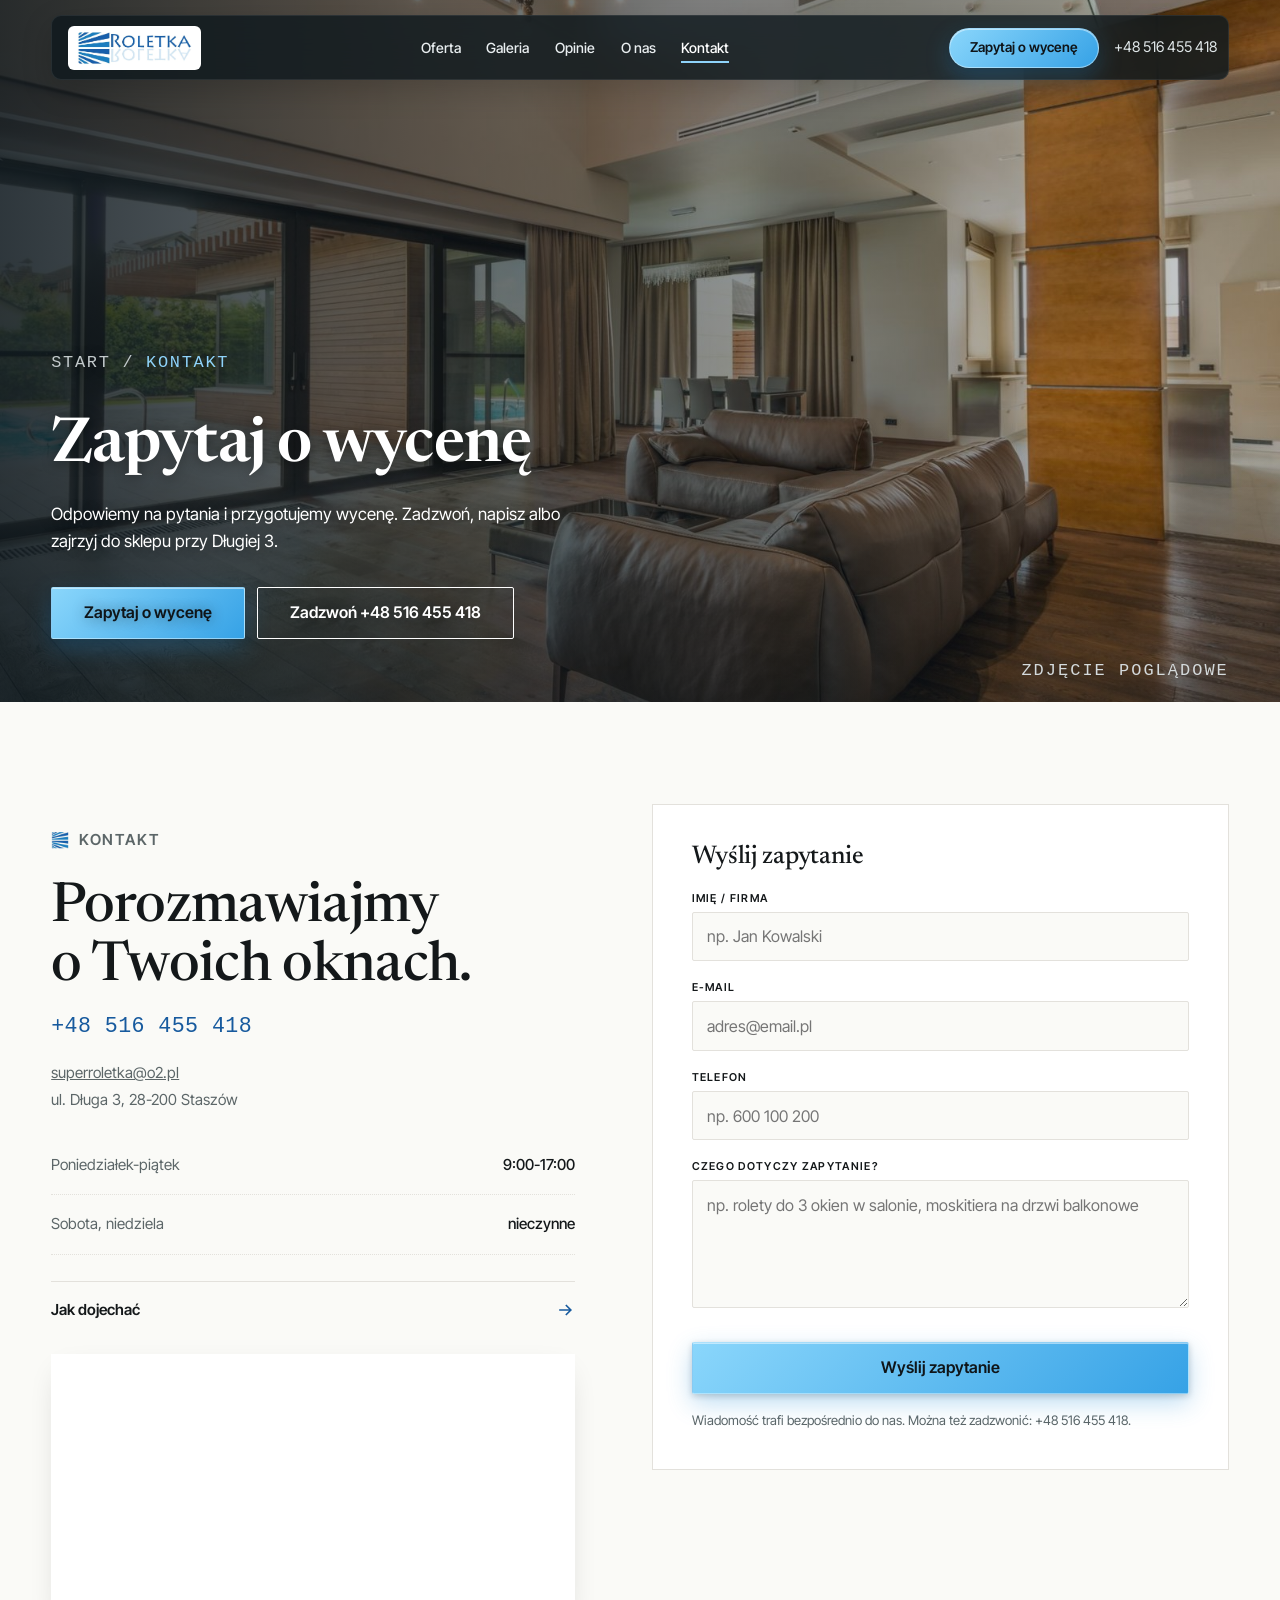
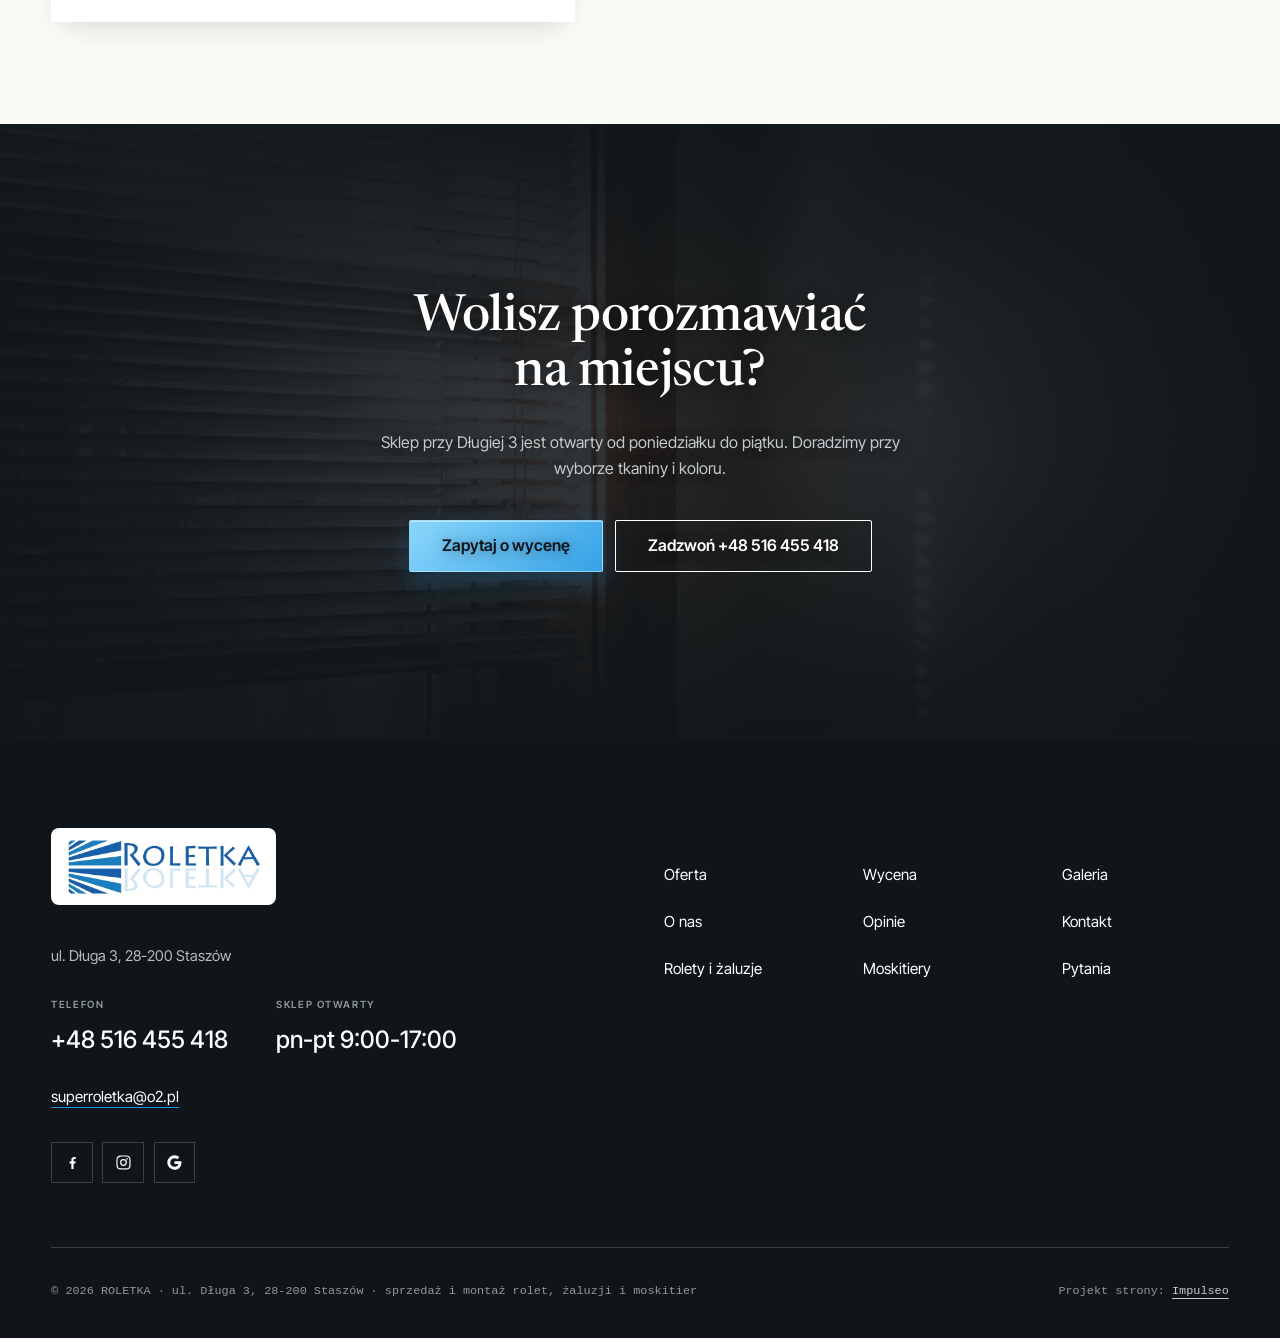
==== commit 55b14b42: "[claude-edit][cmt:311e4dc7-922f-4883-9e1d-b87f7450180e] przebudowa dema w układzie wzorca swellroofi" ====
--- a/kontakt.html
+++ b/kontakt.html
@@ -3,118 +3,114 @@
 <head>
 <meta charset="UTF-8">
 <meta name="viewport" content="width=device-width, initial-scale=1.0">
-<title>Kontakt - ROLETKA</title>
-<meta name="description" content="Kontakt ROLETKA - ul. Długa 3, 28-200 Staszów">
-<link rel="canonical" href="https://kris20032.github.io/roletka/kontakt.html">
+<title>Kontakt · ROLETKA Staszów, ul. Długa 3</title>
+<meta name="description" content="Kontakt ROLETKA: +48 516 455 418, superroletka@o2.pl, ul. Długa 3, 28-200 Staszów. Sklep czynny pn-pt 9:00-17:00.">
+<link rel="canonical" href="https://impulseo-pl.github.io/roletka/kontakt.html">
 <meta name="robots" content="noindex, nofollow">
+<meta name="theme-color" content="#0f1519">
 <meta property="og:type" content="website">
 <meta property="og:locale" content="pl_PL">
 <meta property="og:site_name" content="ROLETKA">
-<meta property="og:title" content="Kontakt - ROLETKA">
-<meta property="og:description" content="Kontakt ROLETKA - ul. Długa 3, 28-200 Staszów">
-<meta property="og:url" content="https://kris20032.github.io/roletka/kontakt.html">
-<meta property="og:image" content="https://kris20032.github.io/roletka/img/og.jpg">
+<meta property="og:title" content="Kontakt · ROLETKA Staszów, ul. Długa 3">
+<meta property="og:description" content="Kontakt ROLETKA: +48 516 455 418, superroletka@o2.pl, ul. Długa 3, 28-200 Staszów. Sklep czynny pn-pt 9:00-17:00.">
+<meta property="og:url" content="https://impulseo-pl.github.io/roletka/kontakt.html">
+<meta property="og:image" content="https://impulseo-pl.github.io/roletka/img/og.jpg">
 <meta property="og:image:width" content="1200">
 <meta property="og:image:height" content="630">
 <meta name="twitter:card" content="summary_large_image">
+<link rel="icon" href="img/mark.png">
+<script type="application/ld+json">{"@context": "https://schema.org", "@type": "LocalBusiness", "name": "ROLETKA", "url": "https://impulseo-pl.github.io/roletka/", "telephone": "+48516455418", "email": "superroletka@o2.pl", "image": "https://impulseo-pl.github.io/roletka/img/og.jpg", "address": {"@type": "PostalAddress", "streetAddress": "ul. Długa 3", "postalCode": "28-200", "addressLocality": "Staszów", "addressCountry": "PL"}, "openingHours": "Mo-Fr 09:00-17:00", "aggregateRating": {"@type": "AggregateRating", "ratingValue": "5.0", "reviewCount": "51"}, "sameAs": ["https://www.facebook.com/roletkastaszow/", "https://www.instagram.com/roletkastaszow/"]}</script>
 <link rel="preconnect" href="https://fonts.googleapis.com">
 <link rel="preconnect" href="https://fonts.gstatic.com" crossorigin>
-<link href="https://fonts.googleapis.com/css2?family=IBM+Plex+Sans+Condensed:wght@500;600;700&family=IBM+Plex+Sans:wght@400;500;600&display=swap" rel="stylesheet">
-<link rel="stylesheet" href="assets/styles.css?v=bfc71b7b">
+<link href="https://fonts.googleapis.com/css2?family=Inter+Tight:wght@400;500;600&family=Newsreader:ital,opsz,wght@0,6..72,400..600;1,6..72,800&display=swap" rel="stylesheet">
+<link rel="stylesheet" href="assets/styles.css?v=20261113">
+<meta name="nb-deploy" content="e4530409fd41">
 </head>
-<body>
-
-<header class="nav">
-  <div class="wrap nav-inner">
-    <a class="brand brand-has-logo" href="index.html"><img class="brand-logo" src="img/logo.png" alt="ROLETKA" width="630" height="186" decoding="async"></a>
-    <nav class="nav-links">
-      <a href="oferta.html">Oferta</a>
-      <a href="realizacje.html">Galeria</a>
-      <a href="o-nas.html">O nas</a>
-      <a href="kontakt.html" class="active" aria-current="page">Kontakt</a>
-      <a href="kontakt.html" class="btn btn-accent">Zapytaj o wycenę</a>
-    </nav>
-    <button class="nav-toggle" aria-label="Menu"><span></span><span></span><span></span></button>
-  </div>
+<body class="sub">
+<a class="skip" href="#tresc">Przejdź do treści</a>
+<header class="floatbar" aria-label="Nawigacja">
+  <a class="fb-logo" href="index.html" aria-label="ROLETKA - strona główna"><img class="logo-img" src="img/logo.png" alt="ROLETKA" width="630" height="186"></a>
+  <nav class="fb-nav"><a href="oferta.html">Oferta</a><a href="realizacje.html">Galeria</a><a href="index.html#opinie">Opinie</a><a href="o-nas.html">O&nbsp;nas</a><a href="kontakt.html" aria-current="page">Kontakt</a></nav>
+  <div class="fb-right"><a class="pill-cta" href="kontakt.html">Zapytaj o&nbsp;wycenę</a><a class="top-phone" href="tel:+48516455418">+48 516 455 418</a><button class="burger" aria-label="Otwórz menu" aria-expanded="false"><span></span></button></div>
 </header>
-
-<main>
-<section class="pagehead">
-  <img src="img/g1.jpg" alt="ROLETKA - Zapytaj o wycenę" width="1600" height="1068" decoding="async">
-  <div class="wrap">
-    <span class="eyebrow">Kontakt</span>
-    <h1>Zapytaj o wycenę</h1>
-    <p>Odpowiemy na pytania i przygotujemy wycenę.</p>
-  </div>
+<nav class="mnav" aria-label="Menu mobilne"><button class="mnav-close" aria-label="Zamknij menu">×</button><a href="index.html">Strona główna</a><a href="oferta.html">Oferta</a><a href="realizacje.html">Galeria</a><a href="index.html#opinie">Opinie</a><a href="o-nas.html">O&nbsp;nas</a><a href="kontakt.html">Kontakt</a><a class="cta-fill" href="tel:+48516455418">Zadzwoń +48 516 455 418</a></nav>
+<main id="tresc">
+<section class="phead">
+  <img src="img/g1.jpg" alt="" width="1600" height="1068" fetchpriority="high">
+  <div class="wrap"><div class="phead-in">
+    <p class="crumbs"><a href="index.html">Start</a> / <b>Kontakt</b></p>
+    <h1>Zapytaj o&nbsp;wycenę</h1>
+    <p>Odpowiemy na pytania i&nbsp;przygotujemy wycenę. Zadzwoń, napisz albo zajrzyj do sklepu przy Długiej 3.</p>
+    <div class="cta-row"><a class="cta-fill" href="kontakt.html">Zapytaj o&nbsp;wycenę</a><a class="cta-line" href="tel:+48516455418">Zadzwoń +48 516 455 418</a></div>
+  </div></div>
+  <p class="phead-note">Zdjęcie poglądowe</p>
 </section>
-<section>
+<section class="sec bg-paper" aria-labelledby="ct-h">
   <div class="wrap contact-grid">
-    <div class="reveal">
-      <span class="eyebrow">Dane kontaktowe</span>
-      <h2 style="margin:var(--space-4) 0 var(--space-6)">ROLETKA</h2>
-      <div class="info-list">
-        <div class="info-row"><div class="ic"><svg class="ico-tel" width="16" height="16" viewBox="0 0 24 24" fill="none" aria-hidden="true"><path d="M6.6 10.8a15.5 15.5 0 0 0 6.6 6.6l2.2-2.2a1 1 0 0 1 1-.24 11.4 11.4 0 0 0 3.6.58 1 1 0 0 1 1 1V20a1 1 0 0 1-1 1A17 17 0 0 1 3 4a1 1 0 0 1 1-1h3.5a1 1 0 0 1 1 1c0 1.25.2 2.46.58 3.6a1 1 0 0 1-.25 1l-2.23 2.2Z" fill="currentColor"/></svg></div><div><div class="lbl">Telefon</div><a class="val" href="tel:+48516455418">+48 516 455 418</a></div></div>
-        <div class="info-row"><div class="ic"><svg class="ico-mail" width="16" height="16" viewBox="0 0 24 24" fill="none" aria-hidden="true"><rect x="3.2" y="5.5" width="17.6" height="13" rx="1.6" stroke="currentColor" stroke-width="1.6"/><path d="M4 7l8 6 8-6" stroke="currentColor" stroke-width="1.6" stroke-linecap="round" stroke-linejoin="round"/></svg></div><div><div class="lbl">E-mail</div><a class="val" href="mailto:superroletka@o2.pl">superroletka@o2.pl</a></div></div>
-        <div class="info-row"><div class="ic"><svg class="ico-pin" width="16" height="16" viewBox="0 0 24 24" fill="none" aria-hidden="true"><path d="M12 21s7-6.1 7-11.5A7 7 0 0 0 5 9.5C5 14.9 12 21 12 21Z" stroke="currentColor" stroke-width="1.6" fill="none"/><circle cx="12" cy="9.5" r="2.4" fill="currentColor"/></svg></div><div><div class="lbl">Adres</div><div class="val">ul. Długa 3, 28-200 Staszów</div></div></div>
-      </div>
+    <div class="area-col">
+      <p class="eyebrow">Kontakt</p>
+      <h2 class="h2" id="ct-h">Porozmawiajmy o&nbsp;Twoich oknach.</h2>
+      <a class="ph" href="tel:+48516455418">+48 516 455 418</a>
+      <p><a href="mailto:superroletka@o2.pl">superroletka@o2.pl</a><br>ul. Długa 3, 28-200 Staszów</p>
+      <ul>
+        <li>Poniedziałek-piątek <b>9:00-17:00</b></li><li>Sobota, niedziela <b>nieczynne</b></li>
+      </ul>
+      <a class="row-link" href="https://maps.google.com/?cid=5020246042224176464" target="_blank" rel="noopener">Jak dojechać <svg viewBox="0 0 24 24" fill="none" stroke="currentColor" stroke-width="2" aria-hidden="true"><path d="M5 12h14M13 6l6 6-6 6"/></svg></a>
+      <div class="map-box" style="margin-top:2rem"><iframe src="https://maps.google.com/maps?q=50.5649977,21.1662256&z=16&output=embed" title="Mapa dojazdu: ROLETKA, ul. Długa 3, Staszów" loading="lazy" referrerpolicy="no-referrer-when-downgrade"></iframe></div>
     </div>
-    <div class="reveal">
-      <form class="form" action="https://formsubmit.co/superroletka@o2.pl" method="POST">
-        <input type="hidden" name="_subject" value="Zapytanie ze strony ROLETKA">
-        <input type="hidden" name="_captcha" value="false">
-        <input type="hidden" name="_template" value="table">
-        <div class="fld"><label for="name">Imię / firma</label><input id="name" name="name" type="text" placeholder="np. Jan Kowalski" required></div>
-        <div class="fld"><label for="email">E-mail</label><input id="email" name="email" type="email" placeholder="adres@email.pl" required></div>
-        <div class="fld"><label for="phone">Telefon</label><input id="phone" name="phone" type="tel" placeholder="+48 ..."></div>
-        <div class="fld"><label for="msg">Czego dotyczy zapytanie?</label><textarea id="msg" name="message" placeholder="Napisz krótko, w czym możemy pomóc" required></textarea></div>
-        <button type="submit" class="btn btn-accent" style="width:100%;justify-content:center">Wyślij zapytanie <span class="arr">→</span></button>
-        <p class="note">Wiadomość trafi bezpośrednio do nas. Można też zadzwonić: +48 516 455 418.</p>
-      </form>
-    </div>
-  </div>
-</section>
-<section style="padding-top:0">
-  <div class="wrap reveal">
-    <iframe class="map" title="ROLETKA - Staszów" src="https://maps.google.com/maps?q=50.5649977%2C21.1662256&z=15&output=embed" loading="lazy" referrerpolicy="no-referrer-when-downgrade"></iframe>
+    <form class="cform" action="https://formsubmit.co/superroletka@o2.pl" method="POST">
+      <h3>Wyślij zapytanie</h3>
+      <input type="hidden" name="_subject" value="Zapytanie ze strony ROLETKA">
+      <input type="hidden" name="_captcha" value="false">
+      <input type="hidden" name="_template" value="table">
+      <div class="fld"><label for="name">Imię / firma</label><input id="name" name="name" type="text" placeholder="np. Jan Kowalski" required></div>
+      <div class="fld"><label for="email">E-mail</label><input id="email" name="email" type="email" placeholder="adres@email.pl" required></div>
+      <div class="fld"><label for="phone">Telefon</label><input id="phone" name="phone" type="tel" placeholder="np. 600 100 200"></div>
+      <div class="fld"><label for="msg">Czego dotyczy zapytanie?</label><textarea id="msg" name="message" placeholder="np. rolety do 3 okien w salonie, moskitiera na drzwi balkonowe"></textarea></div>
+      <button class="cta-fill" type="submit">Wyślij zapytanie</button>
+      <small>Wiadomość trafi bezpośrednio do nas. Można też zadzwonić: +48 516 455 418.</small>
+    </form>
   </div>
 </section>
 </main>
-
-<footer>
+<section class="final stopklatka" aria-labelledby="final-h">
+  <div class="stk-bg" style="background-image:url(img/p-swiatlo.jpg)" aria-hidden="true"></div>
   <div class="wrap">
-    <div class="foot-grid">
-      <div class="foot-brand">
-        <div class="name">ROLETKA</div>
-        <p>Sprzedajemy i montujemy rolety, żaluzje i moskitiery. Pomagamy dobrać osłonę do pokoju i okna, a potem przyjeżdżamy ją zamontować.</p>
+    <h2 id="final-h">Wolisz porozmawiać na miejscu?</h2>
+    <p>Sklep przy Długiej 3 jest otwarty od poniedziałku do piątku. Doradzimy przy wyborze tkaniny i&nbsp;koloru.</p>
+    <div class="cta-row"><a class="cta-fill" href="kontakt.html">Zapytaj o&nbsp;wycenę</a><a class="cta-line" href="tel:+48516455418">Zadzwoń +48 516 455 418</a></div>
+  </div>
+</section>
+<footer class="foot">
+  <div class="wrap">
+    <div class="foot-top">
+      <div>
+        <a class="foot-logo" href="index.html"><img src="img/logo.png" alt="ROLETKA" width="630" height="186" loading="lazy"></a>
+        <p class="foot-addr"><a href="https://maps.google.com/?cid=5020246042224176464" target="_blank" rel="noopener">ul. Długa 3, 28-200 Staszów</a></p>
+        <div class="foot-ph">
+          <div><small>Telefon</small><a href="tel:+48516455418">+48 516 455 418</a></div>
+          <div><small>Sklep otwarty</small><a href="kontakt.html">pn-pt 9:00-17:00</a></div>
+        </div>
+        <a class="foot-mail" href="mailto:superroletka@o2.pl">superroletka@o2.pl</a>
+        <div class="soc">
+          <a href="https://www.facebook.com/roletkastaszow/" target="_blank" rel="noopener" aria-label="Facebook"><svg viewBox="0 0 24 24" aria-hidden="true"><path d="M13.5 21v-7.5h2.6l.4-3h-3V8.6c0-.9.3-1.5 1.5-1.5h1.6V4.4c-.3 0-1.2-.1-2.3-.1-2.3 0-3.9 1.4-3.9 4v2.2H7.8v3h2.6V21z"/></svg></a>
+          <a href="https://www.instagram.com/roletkastaszow/" target="_blank" rel="noopener" aria-label="Instagram"><svg viewBox="0 0 24 24" aria-hidden="true"><path d="M12 7.2A4.8 4.8 0 1 0 12 16.8 4.8 4.8 0 0 0 12 7.2zm0 7.9a3.1 3.1 0 1 1 0-6.2 3.1 3.1 0 0 1 0 6.2zM17 5.8a1.1 1.1 0 1 0 0 2.2 1.1 1.1 0 0 0 0-2.2zM12 3.6c2.7 0 3 0 4.1.1 2.7.1 4 1.4 4.1 4.1.1 1.1.1 1.4.1 4.2s0 3-.1 4.1c-.1 2.7-1.4 4-4.1 4.1-1.1.1-1.4.1-4.1.1s-3 0-4.1-.1c-2.7-.1-4-1.4-4.1-4.1C3.6 15 3.6 14.7 3.6 12s0-3 .1-4.1C3.8 5.2 5.1 3.9 7.9 3.8 9 3.6 9.3 3.6 12 3.6zM12 2c-2.7 0-3.1 0-4.2.1C4.1 2.2 2.2 4.1 2.1 7.8 2 8.9 2 9.3 2 12s0 3.1.1 4.2c.1 3.7 2 5.6 5.7 5.7 1.1.1 1.5.1 4.2.1s3.1 0 4.2-.1c3.7-.1 5.6-2 5.7-5.7.1-1.1.1-1.5.1-4.2s0-3.1-.1-4.2c-.1-3.7-2-5.6-5.7-5.7C15.1 2 14.7 2 12 2z"/></svg></a>
+          <a href="https://maps.google.com/?cid=5020246042224176464" target="_blank" rel="noopener" aria-label="Wizytówka Google"><svg viewBox="0 0 24 24" aria-hidden="true"><path d="M21.6 10.2H12v3.9h5.5c-.5 2.5-2.7 4-5.5 4a6.1 6.1 0 1 1 0-12.2c1.5 0 2.9.5 4 1.4l2.9-2.9A10.2 10.2 0 0 0 12 1.8a10.2 10.2 0 1 0 0 20.4c5.9 0 9.8-4.1 9.8-9.9 0-.7-.1-1.4-.2-2.1z"/></svg></a>
+        </div>
       </div>
-      <div class="foot-col">
-        <h4>Nawigacja</h4>
-        <a href="oferta.html">Oferta</a>
-        <a href="realizacje.html">Galeria</a>
-        <a href="o-nas.html">O nas</a>
-        <a href="kontakt.html">Kontakt</a>
-      </div>
-      <div class="foot-col">
-        <h4>Kontakt</h4>
-        <a href="tel:+48516455418">+48 516 455 418</a>
-        <a href="mailto:superroletka@o2.pl">superroletka@o2.pl</a>
-        <p>ul. Długa 3, 28-200 Staszów</p>
-        <a href="https://www.google.com/maps/place/ROLETKA/@50.5649977,21.1662256,716m/data=!3m2!1e3!4b1!4m6!3m5!1s0x473d580c90480ea9:0x45ab7f2d4fd52d50!8m2!3d50.5649977!4d21.1662256!16s%2Fg%2F11ggb8v2l4" target="_blank" rel="noopener">Jak dojechać →</a>
-      <div class="foot-soc">
-        <a class="soc" href="https://www.facebook.com/roletkastaszow/" target="_blank" rel="noopener" aria-label="Facebook - ROLETKA"><svg viewBox="0 0 24 24" aria-hidden="true" focusable="false"><path d="M9.101 23.691v-7.98H6.627v-3.667h2.474v-1.58c0-4.085 1.848-5.978 5.858-5.978.401 0 .955.042 1.468.103a8.68 8.68 0 0 1 1.141.195v3.325a8.623 8.623 0 0 0-.653-.036 26.805 26.805 0 0 0-.733-.009c-.707 0-1.259.096-1.675.309a1.686 1.686 0 0 0-.679.622c-.258.42-.374.995-.374 1.752v1.297h3.919l-.386 2.103-.287 1.564h-3.246v8.245C19.396 23.238 24 18.179 24 12.044c0-6.627-5.373-12-12-12s-12 5.373-12 12c0 5.628 3.874 10.35 9.101 11.647Z" fill="currentColor"/></svg></a>
-        <a class="soc" href="https://www.google.com/maps/place/ROLETKA/@50.5649977,21.1662256,716m/data=!3m2!1e3!4b1!4m6!3m5!1s0x473d580c90480ea9:0x45ab7f2d4fd52d50!8m2!3d50.5649977!4d21.1662256!16s%2Fg%2F11ggb8v2l4" target="_blank" rel="noopener" aria-label="Google - ROLETKA"><svg viewBox="0 0 24 24" aria-hidden="true" focusable="false"><path d="M12.48 10.92v3.28h7.84c-.24 1.84-.853 3.187-1.787 4.133-1.147 1.147-2.933 2.4-6.053 2.4-4.827 0-8.6-3.893-8.6-8.72s3.773-8.72 8.6-8.72c2.6 0 4.507 1.027 5.907 2.347l2.307-2.307C18.747 1.44 16.133 0 12.48 0 5.867 0 .307 5.387.307 12s5.56 12 12.173 12c3.573 0 6.267-1.173 8.373-3.36 2.16-2.16 2.84-5.213 2.84-7.667 0-.76-.053-1.467-.173-2.053H12.48z" fill="currentColor"/></svg></a>
-      </div>
-      </div>
+      <nav class="foot-nav" aria-label="Stopka">
+        <a href="oferta.html">Oferta</a><a href="oferta.html#wycena">Wycena</a><a href="realizacje.html">Galeria</a>
+        <a href="o-nas.html">O&nbsp;nas</a><a href="index.html#opinie">Opinie</a><a href="kontakt.html">Kontakt</a>
+        <a href="oferta.html#rolety">Rolety i&nbsp;żaluzje</a><a href="oferta.html#moskitiery">Moskitiery</a><a href="index.html#pytania">Pytania</a>
+      </nav>
     </div>
     <div class="foot-bot">
-      <span>© 2026 ROLETKA</span>
-      <span>Projekt strony: <a class="foot-credit" href="https://impulseo.pl" target="_blank" rel="noopener">Impulseo</a></span>
+      <p>© 2026 ROLETKA · ul. Długa 3, 28-200 Staszów · sprzedaż i&nbsp;montaż rolet, żaluzji i&nbsp;moskitier</p>
+      <p>Projekt strony: <a class="foot-credit" href="https://impulseo.pl" target="_blank" rel="noopener">Impulseo</a></p>
     </div>
   </div>
 </footer>
-<div class="sticky-reserve"><a class="sr-book" href="kontakt.html">Zapytaj o wycenę</a><a class="sr-call" href="tel:+48516455418" aria-label="Zadzwoń"><svg class="ico-tel" width="16" height="16" viewBox="0 0 24 24" fill="none" aria-hidden="true"><path d="M6.6 10.8a15.5 15.5 0 0 0 6.6 6.6l2.2-2.2a1 1 0 0 1 1-.24 11.4 11.4 0 0 0 3.6.58 1 1 0 0 1 1 1V20a1 1 0 0 1-1 1A17 17 0 0 1 3 4a1 1 0 0 1 1-1h3.5a1 1 0 0 1 1 1c0 1.25.2 2.46.58 3.6a1 1 0 0 1-.25 1l-2.23 2.2Z" fill="currentColor"/></svg></a></div>
-<div class="demo-wazne" data-do="2026-11-19" data-cykl="3" hidden><svg class="dw-ico" width="13" height="13" viewBox="0 0 24 24" fill="none" aria-hidden="true"><circle cx="12" cy="12" r="8.6" stroke="currentColor" stroke-width="1.8"/><path d="M12 7.2V12l3.3 2" stroke="currentColor" stroke-width="1.8" stroke-linecap="round"/></svg><span class="dw-txt"></span></div>
-
-<script src="assets/main.js"></script>
+<div class="sticky-call"><a href="tel:+48516455418">Zadzwoń</a><a href="kontakt.html">Zapytaj o&nbsp;wycenę</a></div>
+<script src="assets/main.js?v=20261113" defer></script>
 </body>
 </html>
--- a/assets/styles.css
+++ b/assets/styles.css
@@ -1,1744 +1,443 @@
-/* ============================================================
-   STOLBASZ — premium, architektoniczny B2B fit-out
-   Jasna paleta, zero brązu. System wg premium-web-craft.
-   Projekt strony: Impulseo (impulseo.pl)
-   ============================================================ */
-
+/* ROLETKA - układ wzorowany 1:1 na swellroofing.com (prośba zespołu 13.11.2026) */
 :root{
-  /* PALETA — jasna, architektoniczna, chłodna */
-  --paper:#F4F7FA;          /* główne tło */
-  --paper-2:#E7EDF3;        /* sekcje alternatywne (chłodny jasny szary) */
-  --paper-3:#E7EDF3;        /* delikatne wypełnienia */
-  --ink:#16202C;            /* tekst główny — chłodny grafit */
-  --ink-soft:#3A4654;       /* nagłówki drugorzędne */
-  --muted:#5C6672;          /* tekst poboczny */
-  --line:rgba(22,32,44,.12);/* hairline */
-  --accent:#235E96;         /* stonowany petrol-slate — jedyny akcent */
-  --accent-d:#1A4A78;
-  --accent-soft:rgba(35,94,150,.10);
-  --dark:#16202C;           /* sekcje ciemne (stopka/CTA) */
-
-  /* HOVER ZDJĘĆ — JEDEN standard dla całego silnika (decyzja K. 04.08.2026, artefakt z wariantami).
-     AKTUALNE (K.+Szymon 09.08.2026, wybór z artefaktu 6 wariantów): zoom 1.05 przy 1.4s -
-     przy tak długim czasie mocniejszy kadr NIE skacze, tylko „oddycha". Poprzedni standard
-     (1.02 / .55s z 04.08) odbierany jako dynamiczny i szybki.
-     Spoczynek lekko przygaszony, ale TYLKO tam, gdzie jest mysz (@media hover:hover) —
-     na telefonie zdjęcia zostają w pełnej jasności. */
-  --img-zoom:1.05;                   /* K.+Szymon 09.08: wariant F z artefaktu porównawczego */
-  --img-rest:brightness(.95) saturate(.99);
-  --img-hot:brightness(1.06) saturate(1.05);
-  --img-dur:1.4s;                    /* K.+Szymon 09.08 (wariant F): powoli = elegancko */
-  --img-ease:cubic-bezier(.16,.84,.44,1);  /* miękki ogon, efekt „oddychania" */
-
-  /* ODSTĘPY — skala 4/8 */
-  --space-1:4px; --space-2:8px; --space-3:12px; --space-4:16px; --space-5:24px;
-  --space-6:32px; --space-7:48px; --space-8:64px; --space-9:96px; --space-10:128px;
-
-  /* TYPOGRAFIA — fluid clamp() (skala podbita 16.07.2026: większe, czytelniejsze litery — uwaga Adama) */
-  --text-sm:clamp(.9rem,.87rem + .12vw,1rem);
-  --text-base:clamp(1.08rem,1.04rem + .18vw,1.2rem);
-  --text-lg:clamp(1.24rem,1.15rem + .34vw,1.44rem);
-  --text-h3:clamp(1.34rem,1.22rem + .55vw,1.66rem);
-  --text-h2:clamp(2.1rem,1.66rem + 2.1vw,3.1rem);
-  --text-h1:clamp(2.9rem,2.1rem + 4vw,5.1rem);
-
-  /* PROMIENIE — architektoniczne, raczej ostre */
-  --r-sm:3px; --r-md:6px; --r-lg:10px;
-
-  /* RUCH */
-  --ease:cubic-bezier(.25,.46,.45,.94); --dur:.24s;
-
-  /* CIENIE — miękkie, warstwowe */
-  --sh-sm:0 1px 2px rgba(16,24,32,.04), 0 2px 8px rgba(16,24,32,.05);
-  --sh-md:0 2px 6px rgba(16,24,32,.05), 0 12px 28px -8px rgba(16,24,32,.12);
-  --sh-lg:0 6px 14px rgba(16,24,32,.07), 0 26px 56px -18px rgba(16,24,32,.22);
-
-  --hairline:1px solid var(--line);
-
-  --font-display:'IBM Plex Sans Condensed','IBM Plex Sans',sans-serif;
-  --font-body:'IBM Plex Sans',sans-serif;
-}
-
-*{box-sizing:border-box;margin:0;padding:0}
-html{scroll-behavior:smooth}
-body{
-  font-family:var(--font-body);
-  font-size:var(--text-base);
-  line-height:1.65;
-  color:var(--ink);
-  background:var(--paper);
-  -webkit-font-smoothing:antialiased;
-  text-rendering:optimizeLegibility;
-}
-img{max-width:100%;height:auto;display:block}  /* height:auto = width/height z atrybutów trzyma proporcje (TOP#12) */
-a{color:inherit;text-decoration:none}
-
-.wrap{width:min(92%,1180px);margin-inline:auto}
-section{padding-block:clamp(52px,6.5vw,96px)}
-
-h1,h2,h3{font-family:var(--font-display);font-weight:700;line-height:1.08;letter-spacing:-.02em;color:var(--ink)}
-h1{font-size:var(--text-h1);letter-spacing:-.035em}
-h2{font-size:var(--text-h2);letter-spacing:-.025em}
-h3{font-size:var(--text-h3)}
-/* MIARA — długość wiersza. WCAG 2.2 SC 1.4.8: max 80 znaków; Butterick: 45–90.
-   68ch daje realnie 72–78 znaków polskiego tekstu, czyli z zapasem pod granicą.
-   Wcześniej limit miał TYLKO <p> — <li>, <blockquote> i <dd> nie miały żadnego,
-   i to jedyny powód, dla którego 23 bloki na dwóch oddanych stronach jadą po
-   83–106 znaków w wierszu (pomiar 07.08.2026, bramka `miara`).
-   ⚠️ Listy i definicje ograniczamy TYLKO bez klasy: `ul`/`ol` z klasą to u nas
-   układ (siatki kafli, menu), a nie tekst ciągły — tam miarę wyznacza układ. */
-/* 60ch, nie 68ch (K. 10.08): po zmianie fontów na węższe kroje (DM Sans i spółka)
-   w 68ch mieściło się ~90 znaków - bramka pikselowa słusznie zgłaszała przekroczenie
-   granicy 80. Pomiar na żywej przeglądarce: 60ch = 90 znaków, 53ch = ~78 znaków, czyli normę WCAG 1.4.8. */
-:root{ --miara:53ch }
-p{max-width:min(100%,var(--miara))}
-blockquote,
-ul:not([class])>li, ol:not([class])>li,
-dl:not([class])>dd{max-width:min(100%,var(--miara))}
-
-/* ⚠️ Świadomie BEZ wyjątku `.tile p,.card p,.svc p{max-width:none}`, choć nasuwa się sam:
-   te akapity BYŁY już ograniczone (stare `p{max-width:65ch}`), więc „wyjątek" nie odblokowałby
-   niczego nowego — tylko ROZLUŹNIŁ stan sprzed zmiany na wszystkich demach naraz.
-   `figcaption` żadna z reguł wyżej nie dotyczy, więc też nie potrzebuje zwolnienia. */
-
-/* ŁAMANIE. `balance` wyrównuje długości wierszy w nagłówku, `pretty` pilnuje ostatniego
-   wiersza akapitu, żeby nie został w nim jeden wyraz. Obsługiwane od Chrome 117 /
-   Safari 17.5; starsze przeglądarki po prostu ignorują tę własność.
-   `text-wrap:pretty` nie występowało dotąd ANI RAZ w silniku ani w repo klientów. */
-h1,h2,h3,.lead,.lede{text-wrap:balance}
-p,li,blockquote,dd{text-wrap:pretty}
-
-.eyebrow{
-  font-family:var(--font-body);
-  font-size:var(--text-sm);
-  font-weight:600;
-  letter-spacing:.18em;
-  text-transform:uppercase;
-  color:var(--accent);
-  display:inline-flex;align-items:center;gap:var(--space-3);
-}
-/* flex:none + margin-top = kreska trzyma się PIERWSZEJ linii. Wcześniej align-items:center
-   centrowało ją względem całego bloku i przy zawinięciu (długi kicker typu
-   „…WNĘTRZ · LESZNO · OD 2019") druga linia lądowała z brzydkim wcięciem. */
-.eyebrow{align-items:flex-start}
-.eyebrow>*,.eyebrow{text-wrap:balance}   /* dlugi kicker lamal sie na sierote typu samo „2019" w drugiej linii */
-.eyebrow::before{content:"";width:28px;height:1px;background:var(--accent);display:inline-block;flex:none;margin-top:.62em}
-
-.muted{color:var(--muted)}
-.lead{font-size:var(--text-lg);line-height:1.55;color:var(--ink-soft);max-width:50ch}
-
-/* ---------- BUTTONS ---------- */
-.btn{
-  display:inline-flex;align-items:center;gap:var(--space-2);
-  font-weight:600;font-size:var(--text-sm);letter-spacing:.02em;
-  padding:var(--space-4) var(--space-6);
-  border-radius:var(--r-sm);
-  transition:transform var(--dur) var(--ease),box-shadow var(--dur) var(--ease),background var(--dur) var(--ease);
-  cursor:pointer;border:1px solid transparent;
-}
-.btn-accent{background:var(--accent);color:#fff;box-shadow:var(--sh-sm)}
-.btn-accent:hover{background:var(--accent-d);transform:translateY(-2px);box-shadow:var(--sh-md)}
-.btn-accent:active{transform:translateY(0);box-shadow:var(--sh-sm)}
-.btn-ghost{background:transparent;color:var(--ink);border-color:var(--line)}
-.btn-ghost:hover{border-color:var(--accent);color:var(--accent);transform:translateY(-2px)}
-.btn-light{background:#fff;color:var(--ink);box-shadow:var(--sh-sm)}
-.btn-light:hover{transform:translateY(-2px);box-shadow:var(--sh-md)}
-.btn .arr{transition:transform var(--dur) var(--ease)}
-.btn:hover .arr{transform:translateX(4px)}
-
-/* ---------- NAV ---------- */
-.nav{
-  position:sticky;top:0;z-index:50;
-  background:color-mix(in srgb,var(--paper) 88%,transparent);
-  backdrop-filter:saturate(140%) blur(10px);
-  border-bottom:var(--hairline);
-}
-.nav-inner{display:flex;align-items:center;justify-content:space-between;gap:var(--space-5);height:72px}
-/* ANTY-NACHODZENIE (K. 05.08.2026): długa nazwa firmy + przycisk z pełnym numerem nie mieściły się w pasku
-   i flex ściskał linki PONIŻEJ ich treści - "Kontakt" wchodził na ramkę "Zadzwoń +48 ...". Teraz ustępuje
-   nazwa marki (skrót wielokropkiem), a menu i przycisk nigdy się nie kurczą ani nie zachodzą na siebie. */
-.brand{display:flex;flex-direction:column;line-height:1;min-width:0;flex:0 1 auto}
-.brand .name{font-family:var(--font-display);font-weight:800;font-size:1.35rem;letter-spacing:.04em;white-space:nowrap;overflow:hidden;text-overflow:ellipsis}
-.brand .sub{font-size:.62rem;letter-spacing:.34em;text-transform:uppercase;color:var(--muted);margin-top:5px;white-space:nowrap;overflow:hidden;text-overflow:ellipsis}
-.nav-links{display:flex;align-items:center;gap:var(--space-6);flex:0 0 auto}
-.nav-links a{font-size:var(--text-sm);font-weight:500;color:var(--ink-soft);position:relative;padding-block:4px;white-space:nowrap;transition:color var(--dur) var(--ease)}
-.nav-links a::after{content:"";position:absolute;left:0;bottom:0;width:0;height:1.5px;background:var(--accent);transition:width var(--dur) var(--ease)}
-.nav-links a:hover,.nav-links a.active{color:var(--ink)}
-.nav-links a:hover::after,.nav-links a.active::after{width:100%}
-.nav-links .btn{padding:var(--space-2) var(--space-5)}
-/* przyciski w nav: właściwy kolor (przebij .nav-links a) + bez podkreślenia */
-.nav-links a.btn-accent{color:#fff}
-.nav-links a.btn-ghost,.nav-links a.btn-light{color:var(--ink)}
-/* CTA w pasku: NIE podkreślenie spod linków menu, ale ten sam przelatujący błysk,
-   co na wszystkich innych przyciskach (zgłoszenie K. 13.08.2026 - „na hero jest efekt
-   światła przechodzącego przez przycisk, na navbarze go nie ma, a mają być identyczne").
-   Reguła `.nav-links a::after` jest silniejsza od `.btn::after`, więc trzeba jej
-   geometrię wyzerować i wpisać połysk z nazwy - samo `display:none` gasiło efekt. */
-.nav-links a.btn::after{
-  display:block;content:"";position:absolute;inset:0;z-index:-1;pointer-events:none;
-  width:auto;height:auto;border-radius:inherit;   /* kasuje geometrię podkreślenia (width:0;height:1.5px) */
-  background:linear-gradient(100deg,transparent 32%,rgba(255,255,255,.20) 50%,transparent 68%);
-  translate:-120% 0}
-@media (prefers-reduced-motion:no-preference){
-  .nav-links a.btn:hover::after{translate:120% 0;transition:translate .75s var(--mt-ease,cubic-bezier(.16,.84,.44,1))}
-}
-.nav-toggle{display:none;background:none;border:none;cursor:pointer;flex-direction:column;gap:5px;padding:8px}
-.nav-toggle span{width:24px;height:2px;background:var(--ink);transition:var(--dur)}
-/* Ciasny zakres MIĘDZY menu mobilnym a pełnym pulpitem: zbijamy odstępy i nazwę marki,
-   żeby wszystko zmieściło się naturalnie, zanim w ogóle dojdzie do skracania wielokropkiem. */
-@media(max-width:1280px) and (min-width:921px){
-  .nav-links{gap:var(--space-4)}
-  .nav-links .btn{padding:var(--space-2) var(--space-4)}
-  .brand .name{font-size:1.15rem}
-}
-
-/* ---------- HERO (split) ---------- */
-.hero{position:relative;overflow:hidden;border-bottom:var(--hairline)}
-.hero-grid{display:grid;grid-template-columns:1.05fr .95fr;gap:clamp(24px,4vw,60px);align-items:center;
-  padding-block:clamp(36px,4.5vw,64px)}
-.hero-copy .eyebrow{margin-bottom:var(--space-5)}
-.hero-copy h1{margin-bottom:var(--space-5)}
-.hero-copy .lead{margin-bottom:var(--space-7)}
-.hero-actions{display:flex;flex-wrap:wrap;gap:var(--space-4)}
-.hero-art{position:relative;aspect-ratio:4/3;border-radius:var(--r-lg);overflow:hidden;box-shadow:var(--sh-lg)}
-.hero-art img{width:100%;height:100%;object-fit:cover}
-.hero-art::after{content:"";position:absolute;inset:0;background:linear-gradient(180deg,transparent 55%,rgba(18,24,28,.28))}
-.hero-badge{position:absolute;left:var(--space-5);bottom:var(--space-5);z-index:2;
-  background:rgba(252,252,251,.94);backdrop-filter:blur(4px);
-  border-radius:var(--r-md);padding:var(--space-4) var(--space-5);box-shadow:var(--sh-md);max-width:78%}
-.hero-badge strong{display:block;font-family:var(--font-display);font-size:1rem;letter-spacing:-.01em}
-.hero-badge span{font-size:var(--text-sm);color:var(--muted)}
-
-/* ---------- HERO duży / kinowy (strona główna) ---------- */
-.hero-cine{position:relative;min-height:clamp(560px,82vh,840px);min-height:clamp(560px,82svh,840px);display:flex;align-items:center;overflow:hidden;border-bottom:var(--hairline)}
-.hero-cine>img{position:absolute;inset:0;width:100%;height:100%;object-fit:cover;z-index:0}
-.hero-cine::after{content:"";position:absolute;inset:0;z-index:1;
-  background:linear-gradient(95deg,rgba(13,18,23,.86) 0%,rgba(13,18,23,.64) 32%,rgba(13,18,23,.24) 62%,rgba(13,18,23,.04) 100%)}
-.hero-cine .wrap{position:relative;z-index:2;padding-block:var(--space-8)}
-.hero-cine .hero-copy{max-width:660px}
-.hero-cine .eyebrow{color:#fff;margin-bottom:var(--space-5)}
-.hero-cine .eyebrow::before{background:#fff}
-.hero-cine h1{color:#fff;margin-bottom:var(--space-5);font-size:clamp(2.9rem,2rem + 4.4vw,5.2rem);text-wrap:balance}
-.hero-cine .lead{color:rgba(255,255,255,.92);max-width:48ch;margin-bottom:var(--space-7)}
-.hero-cine .hero-actions{display:flex;flex-wrap:wrap;gap:var(--space-4)}
-/* NISKIE OKNO (laptop z dokiem i paskami przeglądarki ma ~700-780 px wysokości widoku):
-   H1 do 5.2rem + długi lead nie mieściły się i przyciski wypadały POD krawędź ekranu -
-   klient widział stronę bez ani jednego CTA. Skalujemy w dół, zamiast przycinać treść. */
-@media(min-width:821px) and (max-height:820px){
-  .hero-cine{min-height:clamp(520px,94svh,780px)}
-  .hero-cine .wrap{padding-block:var(--space-6)}
-  .hero-cine h1{font-size:clamp(2.2rem,1.5rem + 2.6vw,3.6rem);margin-bottom:var(--space-4)}
-  .hero-cine .eyebrow{margin-bottom:var(--space-4)}
-  .hero-cine .lead{margin-bottom:var(--space-5);max-width:44ch}
-}
-@media(max-width:680px){
-  .hero-cine{min-height:clamp(520px,76vh,640px);min-height:clamp(520px,76svh,640px);align-items:flex-end}
-  .hero-cine::after{background:linear-gradient(0deg,rgba(13,18,23,.9) 6%,rgba(13,18,23,.45) 55%,rgba(13,18,23,.25) 100%)}
-  .hero-cine .wrap{padding-bottom:var(--space-9)}
-  /* TELEFON (~90% oglądających): lead potrafił zająć 8 linii i zepchnąć CTA poza pierwszy ekran.
-     Zwężamy interlinię i skalę - treści nie ucinamy, bo to ona sprzedaje. */
-  .hero-cine .lead{font-size:.98rem;line-height:1.5;margin-bottom:var(--space-5)}
-  .hero-cine .eyebrow{font-size:.72rem;letter-spacing:.13em;margin-bottom:var(--space-4)}
-  .hero-cine .eyebrow::before{width:20px}
-  .hero-cine h1{margin-bottom:var(--space-4)}
-}
-
-/* full-bleed hero variant (podstrony) */
-.pagehead{position:relative;min-height:46vh;min-height:46svh;display:flex;align-items:flex-end;overflow:hidden;border-bottom:var(--hairline)}
-.pagehead img{position:absolute;inset:0;width:100%;height:100%;object-fit:cover}
-/* 10.08.2026 (decyzja K.): mocniejsze przyciemnienie + cień pod tekstem. Bramka mierzyła na
-   nagłówkach podstron 3,38-3,43:1 przy wymaganych 4,5 — jasne zdjęcie (hala, śnieg, niebo)
-   podchodziło pod biały tekst. Zdjęcia klientów są różne, więc kontrast musi dawać WARSTWA,
-   a nie szczęśliwy dobór kadru. */
-.pagehead::after{content:"";position:absolute;inset:0;background:linear-gradient(180deg,rgba(18,24,28,.40),rgba(18,24,28,.76))}
-.pagehead .wrap{position:relative;z-index:2;padding-block:var(--space-9);color:#fff}
-.pagehead h1{color:#fff;max-width:18ch;text-shadow:0 2px 16px rgba(0,0,0,.55)}
-.pagehead .eyebrow{color:#fff}
-.pagehead .eyebrow::before{background:#fff}
-.pagehead p{color:rgba(255,255,255,.92);margin-top:var(--space-4);max-width:54ch;text-shadow:0 1px 12px rgba(0,0,0,.5)}
-
-/* ---------- STRIP (pasek skrótów / liczby) ---------- */
-.strip{background:var(--dark);color:#fff}
-/* PASEK HASEŁ — standard 04.08.2026 (decyzja K.): 5 haseł w JEDNYM rzędzie, tekst WYŚRODKOWANY,
-   węższe marginesy boczne niż reszta strony (pasek ma iść szerzej), równe wysokości kolumn. */
-.strip .wrap{width:min(96%,1440px);display:grid;grid-template-columns:repeat(5,1fr);
-  gap:var(--space-5);padding-block:var(--space-7);align-items:stretch}
-.strip .item .k{font-family:var(--font-display);font-size:clamp(1.05rem,.82rem + .85vw,1.55rem);
-  font-weight:800;letter-spacing:-.02em;color:#fff;line-height:1.18;text-wrap:balance}
-.strip .item .v{font-size:var(--text-sm);color:rgba(255,255,255,.66);margin-top:var(--space-2);line-height:1.4}
-.strip .item{border-left:2px solid var(--accent);padding-inline:var(--space-4);
-  text-align:center;display:flex;flex-direction:column;justify-content:center}
-/* liczba kolumn = liczba haseł, żeby ostatnie nie zostawało samo w drugim rzędzie.
-   Klasę n-N nadaje multipage.py; domyślnie (bez klasy) pasek jest 5-kolumnowy. */
-.strip.n-2 .wrap{grid-template-columns:repeat(2,1fr)}
-.strip.n-3 .wrap{grid-template-columns:repeat(3,1fr)}
-.strip.n-4 .wrap{grid-template-columns:repeat(4,1fr);gap:var(--space-6)}
-.strip.n-4 .item .k{font-size:clamp(1.3rem,1rem + 1.1vw,2rem)}
-.strip.n-6 .wrap{grid-template-columns:repeat(6,1fr);gap:var(--space-4)}
-.strip.n-6 .item .k{font-size:clamp(.98rem,.8rem + .7vw,1.35rem)}
-/* równe łamanie: zamiast "długa linia + jedno słowo" obie linie zbliżonej długości */
-.strip .item .k{text-wrap:balance}
-
-/* ---------- SECTION HEAD ---------- */
-.head{max-width:48rem;margin-bottom:var(--space-8)}
-.head.center{margin-inline:auto;text-align:center}
-.head .eyebrow{margin-bottom:var(--space-4)}
-.head h2{margin-bottom:var(--space-4)}
-.head p{color:var(--muted);font-size:var(--text-lg);line-height:1.55}
-.head.center p{margin-inline:auto}
-
-/* ---------- INTRO SPLIT ---------- */
-.split{display:grid;grid-template-columns:.92fr 1.08fr;gap:clamp(28px,5vw,80px);align-items:center}
-.split.rev{grid-template-columns:1.08fr .92fr}
-.split.rev .split-art{order:-1}
-.split-art{position:relative;aspect-ratio:5/4;border-radius:var(--r-lg);overflow:hidden;box-shadow:var(--sh-lg)}
-.split-art img{width:100%;height:100%;object-fit:cover}
-.split-copy h2{margin-bottom:var(--space-5)}
-.split-copy p+p{margin-top:var(--space-4)}
-.split-copy .btn{margin-top:var(--space-6)}
-
-/* ---------- SERVICES (zakres) ---------- */
-.svc-grid{display:grid;grid-template-columns:repeat(auto-fit,minmax(280px,1fr));gap:var(--space-5)}
-.svc{background:#fff;border:var(--hairline);border-radius:var(--r-md);padding:var(--space-7) var(--space-6);
-  transition:transform var(--dur) var(--ease),box-shadow var(--dur) var(--ease),border-color var(--dur) var(--ease);
-  position:relative;overflow:hidden}
-.svc::before{content:"";position:absolute;left:0;top:0;width:3px;height:0;background:var(--accent);transition:height var(--dur) var(--ease)}
-.svc:hover{transform:translateY(-4px);box-shadow:var(--sh-md);border-color:transparent}
-.svc:hover::before{height:100%}
-.svc .ic{font-family:var(--font-display);font-size:.8rem;font-weight:700;letter-spacing:.12em;color:var(--accent);margin-bottom:var(--space-4)}
-.svc h3{margin-bottom:var(--space-3);font-size:1.22rem}
-.svc p{color:var(--muted);font-size:var(--text-base);line-height:1.6}
-
-/* big detailed service rows */
-.svc-row{display:grid;grid-template-columns:.8fr 1.2fr;gap:clamp(20px,4vw,60px);align-items:center;padding-block:var(--space-8)}
-.svc-row+.svc-row{border-top:var(--hairline)}
-.svc-row.rev{grid-template-columns:1.2fr .8fr}
-/* Naprzemienny układ wierszy oferty: co drugi wiersz ma zdjęcie po PRAWEJ.
-   Było `order:-1` — martwy kod, bo zdjęcie i tak jest pierwszym dzieckiem w HTML,
-   więc wszystkie wiersze wyglądały identycznie (zdjęcie zawsze z lewej), a `rev`
-   zmieniało tylko szerokość kolumn. Znalezione 29.07.2026 przy różnicowaniu kierunków
-   animacji (pomiar pozycji: art.mid 390/502 przy row.mid 756 — zawsze lewa strona). */
-.svc-row.rev .svc-row-art{order:2}
-.svc-row-art{aspect-ratio:4/3;border-radius:var(--r-md);overflow:hidden;box-shadow:var(--sh-md)}
-.svc-row-art img{width:100%;height:100%;object-fit:cover}
-.svc-row h3{font-size:1.5rem;margin-bottom:var(--space-4)}
-.svc-row .num{font-family:var(--font-display);font-size:.85rem;font-weight:700;letter-spacing:.14em;color:var(--accent);display:block;margin-bottom:var(--space-3)}
-.svc-row ul{list-style:none;margin-top:var(--space-4);display:flex;flex-direction:column;gap:var(--space-2)}
-.svc-row li{position:relative;padding-left:var(--space-5);color:var(--muted);font-size:var(--text-base)}
-.svc-row li::before{content:"";position:absolute;left:0;top:.62em;width:8px;height:1px;background:var(--accent)}
-
-/* ---------- GALLERY (realizacje) ---------- */
-.gallery{display:grid;grid-template-columns:repeat(12,1fr);gap:var(--space-4);grid-auto-rows:200px}
-/* GALERIA MASONRY — pionowe zdjęcia (portrety beauty/wellness) bez przycinania: kolumny, height auto */
-.gallery-masonry{column-count:3;column-gap:var(--space-4)}
-@media(max-width:900px){.gallery-masonry{column-count:2}}
-@media(max-width:560px){.gallery-masonry{column-count:1}}
-.gallery-masonry .m-tile{break-inside:avoid;margin:0 0 var(--space-4);padding:0;position:relative;overflow:hidden;border-radius:var(--r-md);border:1px solid var(--line)}
-.gallery-masonry .m-tile img{width:100%;height:auto;display:block}
-.gallery-masonry .m-tile .cap{position:absolute;left:0;right:0;bottom:0;padding:var(--space-4);color:#fff;background:linear-gradient(0deg,rgba(0,0,0,.55),transparent);font-size:var(--text-sm)}
-.gallery-masonry .m-tile .cap small{display:block;font-weight:400;opacity:.78;letter-spacing:.04em;text-transform:uppercase;font-size:.66rem;margin-top:3px}
-.tile{position:relative;overflow:hidden;border-radius:var(--r-md);box-shadow:var(--sh-sm);
-  transition:transform var(--dur) var(--ease),box-shadow var(--dur) var(--ease)}
-.tile img{width:100%;height:100%;object-fit:cover;
-  transition:transform var(--img-dur) var(--img-ease),filter var(--img-dur) var(--img-ease)}
-.tile:hover{box-shadow:var(--sh-md)}
-.tile .cap{position:absolute;left:0;right:0;bottom:0;padding:var(--space-5) var(--space-4) var(--space-4);
-  /* mocniejszy spad + cien pod tekstem: na JASNYCH zdjeciach klienta (biale fronty, sciany)
-     slaby gradient dawal kontrast ~1.5:1 zamiast wymaganych 3.6:1 (bramka wygladu, 10.08.2026) */
-  background:linear-gradient(transparent 10%,rgba(18,24,28,.55) 40%,rgba(18,24,28,.88) 68%,rgba(18,24,28,.99));color:#fff;
-  text-shadow:0 1px 2px rgba(0,0,0,.85),0 2px 10px rgba(0,0,0,.55);
-  font-size:var(--text-sm);font-weight:600;letter-spacing:.01em;
-  opacity:0;transform:translateY(8px);transition:var(--dur) var(--ease)}
-.tile:hover .cap{opacity:1;transform:translateY(0)}
-.tile .cap small{display:block;font-weight:400;opacity:.78;letter-spacing:.04em;text-transform:uppercase;font-size:.66rem;margin-top:3px}
-/* bento spans */
-.t-wide{grid-column:span 6}
-.t-tall{grid-column:span 6;grid-row:span 2}
-.t-std{grid-column:span 6}
-.t-third{grid-column:span 4}
-.t-two3{grid-column:span 8}
-
-/* ---------- TRUST / WIARYGODNOŚĆ ---------- */
-.trust{background:var(--paper-2)}
-.trust-grid{display:grid;grid-template-columns:repeat(auto-fit,minmax(240px,1fr));gap:var(--space-5);margin-top:var(--space-7)}
-.trust-card{background:#fff;border-radius:var(--r-md);padding:var(--space-7) var(--space-6);box-shadow:var(--sh-sm);border-top:3px solid var(--accent)}
-.trust-card .big{font-family:var(--font-display);font-size:clamp(1.8rem,1.3rem + 1.6vw,2.6rem);font-weight:800;letter-spacing:-.02em;color:var(--ink);line-height:1}
-.trust-card h3{font-size:1.12rem;margin:var(--space-3) 0 var(--space-2)}
-.trust-card p{color:var(--muted);font-size:var(--text-base);line-height:1.55}
-
-/* ---------- CTA band ---------- */
-.cta{background:var(--dark);color:#fff;position:relative;overflow:hidden}
-/* telefon w CTA: na ciemnym tle biały (domyślnie), rodziny z JASNYM tłem CTA
-   nadpisują to u siebie - wcześniej kolor siedział w stylu inline i wygrywał z rodziną. */
-.cta .btn-ghost-cta{color:#fff;border-color:rgba(255,255,255,.3)}
-.cta .wrap{display:grid;grid-template-columns:1.4fr .6fr;gap:var(--space-7);align-items:center;position:relative;z-index:2}
-.cta h2{color:#fff;max-width:20ch}
-.cta p{color:rgba(255,255,255,.74);margin-top:var(--space-4)}
-.cta-actions{display:flex;flex-direction:column;gap:var(--space-3);align-items:flex-start}
-.cta::before{content:"";position:absolute;right:-80px;top:-80px;width:360px;height:360px;border-radius:50%;
-  background:radial-gradient(circle,var(--accent-soft),transparent 70%)}
-
-/* ---------- CONTACT ---------- */
-.contact-grid{display:grid;grid-template-columns:.85fr 1.15fr;gap:clamp(28px,4vw,56px);align-items:start}
-.info-list{display:flex;flex-direction:column;gap:var(--space-2)}
-.info-row{display:flex;gap:var(--space-4);align-items:flex-start;padding-block:var(--space-4);border-bottom:var(--hairline)}
-.info-row .ic{flex:none;width:42px;height:42px;display:grid;place-items:center;border-radius:50%;
-  background:var(--accent-soft);color:var(--accent);font-size:1.05rem}
-.info-row .lbl{font-size:.72rem;letter-spacing:.14em;text-transform:uppercase;color:var(--muted)}
-.info-row .val{font-weight:600;font-size:var(--text-base);margin-top:2px}
-.info-row a.val:hover{color:var(--accent)}
-.map{border:none;border-radius:var(--r-lg);box-shadow:var(--sh-md);width:100%;height:100%;min-height:380px;filter:grayscale(.2) contrast(1.02)}
-.form{background:#fff;border:var(--hairline);border-radius:var(--r-lg);padding:clamp(24px,3vw,40px);box-shadow:var(--sh-sm)}
-.form .fld{margin-bottom:var(--space-5)}
-.form label{display:block;font-size:var(--text-sm);font-weight:600;margin-bottom:var(--space-2)}
-.form input,.form textarea{width:100%;font-family:inherit;font-size:var(--text-base);color:var(--ink);
-  padding:var(--space-4);border:var(--hairline);border-radius:var(--r-sm);background:var(--paper);transition:border-color var(--dur)}
-.form input:focus,.form textarea:focus{outline:none;border-color:var(--accent);background:#fff}
-.form textarea{resize:vertical;min-height:120px}
-.form .note{font-size:var(--text-sm);color:var(--muted);margin-top:var(--space-3)}
-
-/* ---------- FOOTER ---------- */
-footer{background:var(--dark);color:#fff;padding-block:var(--space-9) var(--space-6)}
-.foot-grid{display:grid;grid-template-columns:1.4fr 1fr 1fr;gap:var(--space-7);margin-bottom:var(--space-8)}
-.foot-brand .name{font-family:var(--font-display);font-weight:800;font-size:1.4rem;letter-spacing:.04em}
-.foot-brand p{color:rgba(255,255,255,.62);margin-top:var(--space-4);font-size:var(--text-base);max-width:38ch}
-.foot-col h4{font-size:.74rem;letter-spacing:.16em;text-transform:uppercase;color:rgba(255,255,255,.5);margin-bottom:var(--space-4)}
-.foot-col a,.foot-col p{display:block;color:rgba(255,255,255,.82);font-size:var(--text-base);margin-bottom:var(--space-3)}
-.foot-col a:hover{color:#fff}
-.foot-bot{border-top:1px solid rgba(255,255,255,.12);padding-top:var(--space-5);display:flex;justify-content:space-between;flex-wrap:wrap;gap:var(--space-3);
-  font-size:var(--text-sm);color:rgba(255,255,255,.55)}
-.foot-bot a:hover{color:#fff}
-/* Podpis w stopce = klikalny link do impulseo.pl (31.07.2026). Ma być WIDOCZNIE klikalny,
-   ale nie krzyczeć - stąd sam kolor jaśniejszy + delikatne podkreślenie na najeździe. */
-.foot-bot a.foot-credit{color:rgba(255,255,255,.78);text-decoration:none;border-bottom:1px solid rgba(255,255,255,.28)}
-.foot-bot a.foot-credit:hover{color:#fff;border-bottom-color:#fff}
-
-/* ---------- REVEAL ---------- */
-.reveal{opacity:0;transform:translateY(22px);transition:opacity .6s var(--ease),transform .6s var(--ease)}
-.reveal.in{opacity:1;transform:none}
-
-/* ---------- RESPONSIVE ---------- */
-@media(max-width:920px){
-  .hero-grid,.split,.split.rev,.svc-row,.svc-row.rev,.cta .wrap,.contact-grid,.foot-grid{grid-template-columns:1fr}
-  .split.rev .split-art,.svc-row.rev .svc-row-art{order:0}
-  .hero-art{aspect-ratio:16/10;max-height:420px}
-  .strip .wrap,.strip.n-2 .wrap,.strip.n-3 .wrap,.strip.n-4 .wrap,.strip.n-6 .wrap{grid-template-columns:repeat(2,1fr);gap:var(--space-6)}
-  .strip .item .k,.strip.n-6 .item .k{font-size:clamp(1.3rem,1.1rem + 1vw,2rem)}
-  .gallery{grid-auto-rows:180px}
-  .t-wide,.t-tall,.t-std,.t-third,.t-two3{grid-column:span 6}
-  .t-tall{grid-row:span 1}
-  .cta-actions{flex-direction:row;flex-wrap:wrap}
-  .foot-grid{gap:var(--space-6)}
-}
-@media(max-width:680px){
-  .nav-links{position:fixed;inset:72px 0 auto 0;background:var(--paper);flex-direction:column;align-items:stretch;
-    gap:0;padding:var(--space-4) 6%;border-bottom:var(--hairline);box-shadow:var(--sh-md);
-    transform:translateY(-120%);transition:transform var(--dur) var(--ease)}
-  .nav-links.open{transform:translateY(0)}
-  .nav-links a{padding-block:var(--space-4);border-bottom:var(--hairline)}
-  .nav-links .btn{margin-top:var(--space-3);justify-content:center}
-  .nav-toggle{display:flex}
-  .strip .wrap,.strip.n-2 .wrap,.strip.n-3 .wrap,.strip.n-4 .wrap,.strip.n-6 .wrap{grid-template-columns:1fr}
-  .gallery{grid-template-columns:repeat(6,1fr)}
-  .foot-grid{grid-template-columns:1fr}
-}
-@media(prefers-reduced-motion:reduce){
-  /* audyt 09.08 TOP#14: samo skrócenie duration przy animacji INFINITE = stroboskop
-     (pętla .01ms miga ekranem); iteration-count:1 gasi pętlę naprawdę. Pseudoelementy
-     też - tła hero (gastro/studio) animują ::before/img, blanket na * ich nie łapał. */
-  *,*::before,*::after{animation-duration:.01ms!important;animation-iteration-count:1!important;animation-delay:0s!important;transition:none!important}
-  .reveal{opacity:1!important;transform:none!important}
-  html{scroll-behavior:auto}
-}
-
-/* ============================================================
-   PREMIUM LAYER — destylat deep-researchu branż (anty-AI, spokój).
-   Zmienne STOLBASZ (--accent/--ink/--paper/--line/--dark). Ruch ledwo
-   zauważalny, krzywa cubic-bezier(.16,.84,.44,1); prefers-reduced-motion
-   pokryte blanketem wyżej. Karty hairline zamiast cieni = #1 sygnał „nie-AI".
-   ============================================================ */
-
-/* więcej oddechu między sekcjami (liderzy: 110-130px) */
-section{padding-block:clamp(64px,8vw,128px)}
-
-/* 1) Aksamitny reveal — dłuższa, miękka krzywa zamiast „skoku" */
-.reveal{transition:opacity .9s cubic-bezier(.16,.84,.44,1),transform .9s cubic-bezier(.16,.84,.44,1);will-change:opacity,transform}
-/* stagger TYLKO w galerii (tam pozycja = porządek dzieci) */
-.gallery .reveal:nth-child(2){transition-delay:.07s}
-.gallery .reveal:nth-child(3){transition-delay:.14s}
-.gallery .reveal:nth-child(4){transition-delay:.21s}
-.gallery .reveal:nth-child(5){transition-delay:.28s}
-.gallery .reveal:nth-child(6){transition-delay:.35s}
-
-/* 2) Hero STATYCZNY na .hero-cine — Ken Burns CAŁKIEM WYŁĄCZONY 26.06 (3. zgłoszenie Szymona).
-   GENEZA: animowanie scale na <img> hero z teksturami (cegły/framugi) re-samplinguje obraz
-   klatka po klatce → na części ekranów drobne drganie/shimmer = „heroshot się trzęsie".
-   translateY usunięto wcześniej, scale-only + will-change/GPU NIE wystarczyły do GWARANCJI gładkości.
-   Krzysztof zażądał pewności („make sure, że błąd się nie pojawi") > efekt. Zero animacji = 0% drgania.
-   Delikatny zoom zostaje TYLKO w pełnoekranowych hero gastro/studio (hg-bg/hs-bg — tło, inny
-   mechanizm, chwalone, nigdy nie zgłaszane). NIE wracać do KB na .hero-cine bez realnego testu
-   na sprzęcie klienta — to ryzyko regresji „trzęsienia”. */
-/* BEZPIECZNY "wow" na hero = jednorazowy FADE-IN (opacity), nie zoom.
-   opacity nie dotyka bitmapy → gładkie na KAŻDYM zdjęciu/ekranie/GPU, zero ryzyka migotania.
-   Geometryczny ruch (scale/translate) na .hero-cine jest ZAKAZANY (bramka pilnuje). */
-@keyframes heroFade{from{opacity:0}to{opacity:1}}
-.hero-cine>img{transform:none;animation:heroFade 1.1s ease-out both}
-
-/* 3) Akcentowy hairline pod nagłówkiem sekcji, który „rysuje się" przy wejściu */
-.head h2{position:relative;padding-bottom:18px}
-.head h2::after{content:"";position:absolute;left:0;bottom:0;height:1px;width:0;background:var(--accent);transition:width 1s cubic-bezier(.16,.84,.44,1) .15s}
-.head.center h2::after{left:50%;transform:translateX(-50%)}
-.head.reveal.in h2::after,.head.center.reveal.in h2::after{width:54px}
-
-/* 4) Karty HAIRLINE zamiast cieni/zaokrągleń (najmocniejszy anty-AI detal) */
-.svc{background:transparent;border:1px solid var(--line);border-radius:var(--r-sm);box-shadow:none}
-.svc:hover{box-shadow:none;border-color:var(--accent);transform:translateY(-3px)}
-.trust-card{background:transparent;box-shadow:none;border:1px solid var(--line);border-top:2px solid var(--accent);border-radius:var(--r-sm)}
-.tile{box-shadow:none;border-radius:var(--r-sm)}
-.tile:hover{box-shadow:none}
-
-/* 5) Sticky-nav kondensuje się po przewinięciu (sygnał dopracowania) */
-.nav{transition:box-shadow .4s ease,background .4s ease}
-.nav.is-stuck{box-shadow:0 1px 0 var(--line),0 14px 30px -24px rgba(0,0,0,.45)}
-.nav-inner{transition:height .35s var(--ease)}
-.nav.is-stuck .nav-inner{height:60px}
-
-/* 6) MANIFESTO — pełnoekranowy cytat-bohater (zastępuje generyczne „Dlaczego my") */
-.manifesto{background:var(--paper-2);text-align:center}
-.manifesto .wrap{max-width:60rem}
-.manifesto p{font-family:var(--font-display);font-style:italic;font-size:clamp(1.6rem,1rem + 2.4vw,2.8rem);line-height:1.32;color:var(--ink-soft);margin-inline:auto;max-width:26ch;position:relative;padding-top:var(--space-8)}
-.manifesto p::before{content:"";position:absolute;top:0;left:50%;transform:translateX(-50%);width:54px;height:1px;background:var(--accent)}
-.manifesto p span{color:var(--accent);font-style:italic}
-
-/* 7) GATEWAYS — 3 duże bramy-zdjęcia (zamiast paska menu usług) */
-.gateways{display:grid;grid-template-columns:repeat(3,1fr);gap:var(--space-4)}
-.gateway{position:relative;aspect-ratio:3/4;overflow:hidden;border-radius:var(--r-sm);display:block}
-.gateway img{width:100%;height:100%;object-fit:cover;
-  transition:transform var(--img-dur) var(--img-ease),filter var(--img-dur) var(--img-ease)}
-.gateway::after{content:"";position:absolute;inset:0;background:linear-gradient(180deg,transparent 38%,rgba(18,24,28,.74))}
-/* ===== HOVER ZDJĘĆ — jedno miejsce dla WSZYSTKICH kafli ze zdjęciem (K. 04.08.2026) ===== */
-@media(hover:hover){
-  .tile img,.gateway img,.m-tile img{filter:var(--img-rest)}
-  .tile:hover img,
-  .gateway:hover img,
-  .m-tile:hover img{transform:scale(var(--img-zoom));filter:var(--img-hot)}
-}
-.m-tile img{transition:transform var(--img-dur) var(--img-ease),filter var(--img-dur) var(--img-ease)}
-.gateway .g-ttl{position:absolute;left:0;right:0;bottom:0;z-index:2;padding:var(--space-6) var(--space-5);color:#fff;font-family:var(--font-display);font-size:1.45rem;letter-spacing:-.01em;line-height:1.15}
-.gateway .g-ttl small{display:block;font-family:var(--font-body);font-size:var(--text-sm);font-weight:400;opacity:.82;letter-spacing:.03em;margin-top:5px}
-@media(max-width:760px){.gateways{grid-template-columns:1fr}.gateway{aspect-ratio:16/10}}
-
-/* 8) LOGO klienta w nagłówku (gdy podane --logo) */
-/* 52px domyślnie (feedback Bartka 06.07.2026: 40px ginęło, uwaga padła 3x; ~56px sprawdzone na żywym demie anna-borowiec-makeup) */
-.brand-logo{height:64px;width:auto;max-width:300px;object-fit:contain;display:block}
-.nav.is-stuck .brand-logo{height:52px}
-@media(max-width:680px){.brand-logo{height:46px;max-width:210px}}
-
-
-/* === RWD: nagłówki na wąskich ekranach (dodane 17.07.2026 razem z fixem clamp) ===
-   Po przywróceniu działania clamp() dolna granica --text-h1 (2.9rem) rozpychała
-   dokument przy długich polskich słowach na telefonach. Tu ją zjeżdżamy. */
-@media (max-width:560px){
-  :root{
-    --text-h1:clamp(1.9rem, 1.15rem + 4.4vw, 2.7rem);
-    --text-h2:clamp(1.5rem, 1rem + 3vw, 2.1rem);
-  }
-  .hero-cine h1{font-size:clamp(1.9rem, 1.15rem + 4.4vw, 2.7rem)}
-  h1,h2{overflow-wrap:break-word}
-}
-
-/* GODZINY (godziny_grid z briefu) — dzień po lewej, godziny po prawej. Wcześniej BRAK stylu
-   powodował sklejenie "Poniedziałek-Piątek8:00-20:00" (dodane 2026-07-21). Neutralne dla dem bez grafiku. */
-.godz{display:flex;flex-direction:column;gap:2px;max-width:440px;margin-top:8px}
-.godz-row{display:flex;justify-content:space-between;align-items:baseline;gap:24px;padding:10px 0;border-bottom:1px solid var(--line)}
-.godz-row:last-child{border-bottom:0}
-.godz-row b{font-weight:600;color:var(--ink)}
-.godz-row span{color:var(--muted);white-space:nowrap}
-
-/* === FAQ (lekcja 08.08.2026) ===
-   Sekcja faq_klinika() trafia NIE tylko do rodziny „klinika" (multipage.py: także układ FACHOWCY),
-   a style leżały wyłącznie w families/klinika.css — u hydraulika/dekarza FAQ renderowało się jako
-   goła lista <details> z domyślnym trójkącikiem przeglądarki (wpadka: demo Instalatorstwo Gała).
-   Dlatego baza. Rodzina może to nadpisać na wierzchu. */
-.faq-list{max-width:48rem;margin:var(--space-8) auto 0;display:flex;flex-direction:column;gap:var(--space-3)}
-.faq-item{border:1px solid var(--line);border-radius:var(--r-md);background:var(--paper);padding:var(--space-4) var(--space-5)}
-.faq-item summary{font-family:var(--font-display);font-weight:600;color:var(--ink);cursor:pointer;list-style:none;display:flex;justify-content:space-between;gap:1rem}
-.faq-item summary::-webkit-details-marker{display:none}
-.faq-item summary::after{content:"+";color:var(--accent-d);font-weight:700;font-size:1.2rem;line-height:1}
-.faq-item[open] summary::after{content:"-"}
-.faq-item p{color:var(--ink-soft);font-size:var(--text-base);line-height:1.6;margin:var(--space-3) 0 0}
-
-/* === LICZBA OPINII PRZY SEKCJI OPINII (08.08.2026, wzorzec irismeble.pl, decyzja K.) ===
-   Trzy cytaty bez kontekstu czyta się jak „firma ma trzy opinie". Ta linijka mówi wprost,
-   ile ich jest naprawdę - dane i tak przychodzą z reconu i szły dotąd wyłącznie do hero.
-   Baza, nie rodzina: sekcja opinii renderuje się we WSZYSTKICH układach, a style opinii
-   leżą per rodzina - bez tego u części rodzin linijka byłaby gołym tekstem (ta sama pułapka
-   co z FAQ wyżej). Rodzina może nadpisać na wierzchu. */
-.op-meta{
-  text-align:center;margin:calc(var(--space-3) * -1) 0 var(--space-6);
-  color:var(--muted);font-size:var(--text-base);letter-spacing:.01em;
-}
-.op-meta .ico-star{color:var(--accent-d);margin-right:2px}
-
-/* --- licznik ważności DEMA (pomysł K. 09.08) - tylko wersje pokazowe --- */
-.demo-wazne{position:fixed;top:calc(var(--nav-h, 64px) + 14px);right:14px;z-index:95;
-  display:inline-flex;align-items:center;gap:.45em;
-  background:rgba(21,25,28,.82);color:#fff;font-size:.72rem;font-weight:600;letter-spacing:.01em;
-  padding:.42em .8em .42em .62em;border-radius:999px;backdrop-filter:saturate(140%) blur(8px);
-  border:1px solid rgba(255,255,255,.14);box-shadow:0 10px 24px -14px rgba(0,0,0,.6);
-  pointer-events:none;
-  /* NIE pokazuje się przy wejściu (K. 09.08) - wjeżdża dopiero po zejściu z hero */
-  opacity:0;transform:translateY(-10px);
-  transition:opacity .7s var(--ease),transform .7s var(--ease)}
-.demo-wazne.is-on{opacity:1;transform:none}
-.demo-wazne .dw-ico{flex:none;opacity:.85}
-.demo-wazne b{font-weight:700;font-variant-numeric:tabular-nums;color:#FFD9A3}
-.demo-wazne .dw-zeg{font-variant-numeric:tabular-nums;font-feature-settings:"tnum";
-  opacity:.72;margin-left:.15em;letter-spacing:.01em}
-.demo-wazne.is-pilne{background:rgba(150,32,28,.9);border-color:rgba(255,255,255,.2)}
-.demo-wazne .dw-pilne{color:#FFE0DE}
-@media(max-width:820px){.demo-wazne{top:auto;bottom:70px;right:10px}}
-
-/* --- pasek mini-opinii pod hero (audyt 09.08 TOP#27) - tylko przy realnych recenzjach --- */
-.opinie-mini{padding-block:0;border-bottom:var(--hairline)}
-.opinie-mini .om-row{display:grid;grid-template-columns:repeat(3,1fr);gap:var(--space-6);padding-block:var(--space-5)}
-.opinie-mini .om-item blockquote{font-size:var(--text-sm);color:var(--ink-soft);line-height:1.5;margin:0}
-.opinie-mini .om-autor{display:block;margin-top:var(--space-2);font-size:.78rem;font-weight:600;color:var(--muted);letter-spacing:.04em}
-@media(max-width:820px){.opinie-mini .om-row{grid-template-columns:1fr;gap:var(--space-4)}
-  .opinie-mini .om-item:nth-child(n+3){display:none}}
-
-/* --- AKCENT-TEKST (audyt 09.08 TOP#11/12, decyzja K.) ---------------------------
-   Kolor firmowy jest jasny, dopóki nie musi być literą. --accent zostaje żywy
-   (kreski, przyciski, pasek haseł); litera akcentowa na JASNYM tle bierze
-   --accent-text (dokleja palette_auto; domyślnie accent-d). Tylko color -
-   border/background/pseudo zostają żywe. Ciemna sekcja CTA = wyjątek. */
-:root{--accent-text:var(--accent-d)}
-.eyebrow, .svc .ic, .svc-row .num, .info-row .ic, .info-row a.val:hover,
-.manifesto p span, .faq-item summary::after, .op-meta .ico-star, .op-star,
-.fu-cta, .obszar-list li:hover, .btn-ghost:hover, .nav.nav-solid .brand .sub,
-.proces-os .pc-cur, .os-on .proces-os .proces-line > li.os-done .pno { color:var(--accent-text) }
-.cta .eyebrow { color:var(--accent) }
-
-/* --- dostępność (audyt 09.08 TOP#23, podzbiór bezpieczny) --- */
-html{scroll-padding-top:84px}                       /* kotwice nie chowają się pod sticky-nav */
-:focus-visible{outline:2px solid var(--accent-text);outline-offset:2px}  /* widoczny fokus tylko z klawiatury */
-main{display:block}
-
-/* --- kafelek „Zobacz opinie w Google" (K. 09.08) - znak marki zamiast gołego linku --- */
-.op-meta{text-align:center;max-width:none;margin-inline:auto}
-.op-google{display:inline-flex;align-items:center;gap:.6em;
-  padding:.62em 1.15em;border:1px solid var(--line);border-radius:999px;
-  background:var(--paper);color:var(--ink);font-size:var(--text-sm);font-weight:600;
-  transition:border-color var(--dur) var(--ease),box-shadow var(--dur) var(--ease),transform var(--dur) var(--ease)}
-.op-google .op-g-ico{flex:none}                        /* oficjalny 4-kolorowy znak Google */
-.op-google .arr{transition:transform var(--dur) var(--ease)}
-.op-google:hover{border-color:var(--accent);box-shadow:var(--sh-sm);transform:translateY(-1px)}
-.op-google:hover .arr{transform:translateX(3px)}
-
-/* ============================================================
-   HOVER KART I KAFLI - JEDEN STANDARD DLA WSZYSTKICH RODZIN (K. 10.08:
-   „każde demo ma wyglądać tak premium"). Wcześniej premium-hover miała tylko
-   rodzina fachowców (.fu-row), reszta rodzin renderowała karty bez reakcji.
-   Zasada ta sama: reakcja NATYCHMIAST (0s), gaśnięcie łagodne; ledwie widoczne
-   tło, kreska akcentu z lewej, strzałka rusza. Zero cieni-poduszek.
-   ⛔ Świadomie POMIJAMY kafle ze zdjęciem (.tile/.gateway/.m-tile) - tam działa
-   już zoom 1.05/1.4s i dokładanie ramek by go zabiło.
-   ============================================================ */
-.card, .svc, .gateway-txt, .menu-cat, .prod-card, .pak-card, .faq-item, .obj-tile{
-  position:relative;transition:background .22s ease-out,border-color .22s ease-out}
-.card::before, .menu-cat::before, .prod-card::before, .pak-card::before{
-  content:"";position:absolute;left:0;top:0;bottom:0;width:3px;background:var(--accent);
-  transform:scaleY(0);transform-origin:top;transition:transform .09s ease-out;border-radius:2px}
-@media(hover:hover){
-  .card:hover, .svc:hover, .menu-cat:hover, .prod-card:hover, .pak-card:hover{
-    background:color-mix(in srgb,var(--accent) 9%,transparent);
-    border-color:color-mix(in srgb,var(--accent) 45%,var(--line));
-    transition-duration:0s}
-  .card:hover::before, .menu-cat:hover::before,
-  .prod-card:hover::before, .pak-card:hover::before{transform:scaleY(1)}
-  .card:hover .arr, .svc:hover .arr, .menu-cat:hover .arr{transform:translateX(.3rem)}
-}
-.card .arr, .svc .arr, .menu-cat .arr{display:inline-block;transition:transform .1s ease-out}
-
-/* ============================================================
-   PLAKIETKA OPINII GOOGLE (K. 13.08.2026, wzór od Marcelego)
-   Jedna forma we WSZYSTKICH układach hero (hg/hk/hs/ha/hd/tb/kt) zamiast
-   gołego tekstu „★ Ocena 4,4 w Google · 7 opinii". Cudza ocena to najmocniejszy
-   dowód zaufania na stronie - ma wyglądać jak odznaka, nie jak podpis.
-   Tło i obwódka liczone z KOLORU TEKSTU, więc ta sama plakietka działa na
-   ciemnym zdjęciu (biały napis → jasna mgiełka) i na jasnej sekcji (ciemny
-   napis → delikatny szary). Zero osobnych wariantów do utrzymania.
-   ============================================================ */
-.g-badge{
-  display:inline-flex;align-items:center;gap:.62em;
-  padding:.52em 1em;border-radius:999px;
-  background:color-mix(in srgb,currentColor 8%,transparent);
-  border:1px solid color-mix(in srgb,currentColor 20%,transparent);
-  -webkit-backdrop-filter:blur(6px);backdrop-filter:blur(6px);
-  font-size:.98rem;line-height:1;font-weight:500;letter-spacing:.01em;
-  white-space:nowrap;vertical-align:middle;max-width:100%}
-.g-badge .gb-ico,.g-badge .gb-stars{flex:none}
-.g-badge .gb-ocena{font-weight:700;font-size:1.08em;letter-spacing:.01em}
-.g-badge .gb-txt{opacity:.92}
-@media(max-width:560px){
-  .g-badge{gap:.45em;padding:.45em .8em;font-size:.86rem}
-  .g-badge .gb-stars{width:62px;height:12.4px}
-  .g-badge .gb-ico{width:16px;height:16px}
-}
-
-/* === rodzina: dom === */
-/* ============================================================
-   RODZINA: DOM (okna / drzwi / bramy / zadaszenia / stolarka otworowa)
-   Doklejane NA WIERZCH base.css. Skin okna (IBM Plex Sans Condensed + IBM Plex Sans + stalowy blekit).
-   Filozofia: PRODUKT TECHNICZNY z mierzalnymi parametrami, prezentowany jak KATALOG SYSTEMÓW producenta.
-   Inaczej niz fachowiec (usluga) i rzemieslnik (narracja): tu sprzedaje doradczo "Zapytaj o wycene / Umow pomiar".
-   SYGNATURA rodziny = wąska groteska (Plex Condensed) + SIATKA PARAMETRÓW jako grafika. Anty-AI: hairline, zero rozmytych cieni.
-   TWARDA BRAMKA: parametry (Uw/dB/komory), gwarancje, certyfikaty, partnerzy renderuja sie TYLKO z realnego reconu (brief). Zero zmyslania.
-   ============================================================ */
-
-/* --- Naglówki "inżynierskie": eyebrow wersaliki z szerokim trackingiem, h2 ciasny tracking --- */
-.eyebrow{letter-spacing:.2em;text-transform:uppercase;font-weight:600}
-.head h2,.hero-copy h1{letter-spacing:-.01em}
-
-/* --- KATALOG SYSTEMÓW: karty produktów (zamiast 3 bram-zdjec) --- */
-.dom-products .head{max-width:60rem}
-.dom-grid{display:grid;grid-template-columns:repeat(3,1fr);gap:var(--space-6)}
-@media(max-width:900px){.dom-grid{grid-template-columns:repeat(2,1fr)}}
-@media(max-width:600px){.dom-grid{grid-template-columns:1fr}}
-
-.dom-card{display:flex;flex-direction:column;background:var(--paper);border:1px solid var(--line);
-  border-radius:2px;box-shadow:none;overflow:hidden;transition:border-color .3s var(--ease)}
-.dom-card:hover{border-color:var(--accent)}
-.dom-card__img{margin:0;aspect-ratio:3/2;overflow:hidden;background:var(--paper-2)}
-.dom-card__img img{width:100%;height:100%;object-fit:cover;
-  transition:transform var(--img-dur) var(--ease),filter var(--img-dur) var(--ease)}
-@media(hover:hover){   /* standard 04.08.2026: delikatny zoom + rozjasnienie */
-  .dom-card__img img{filter:var(--img-rest)}
-  .dom-card:hover .dom-card__img img{transform:scale(var(--img-zoom));filter:var(--img-hot)}
-}
-.dom-card__body{display:flex;flex-direction:column;gap:var(--space-3);padding:var(--space-5)}
-.dom-card__name{font-family:var(--font-display);font-weight:600;font-size:1.3rem;line-height:1.1;letter-spacing:-.01em}
-.dom-card__tag{color:var(--muted);font-size:var(--text-sm);line-height:1.6;margin:0}
-.dom-card__link{margin-top:auto;align-self:flex-start;font-weight:600;font-size:var(--text-sm);
-  color:var(--accent);letter-spacing:.01em}
-.dom-card__link .arr{transition:transform .25s var(--ease);display:inline-block}
-.dom-card:hover .dom-card__link .arr{transform:translateX(4px)}
-
-/* --- SIATKA PARAMETRÓW (liczby jako grafika) - renderowana TYLKO z realnych danych --- */
-.dom-spec{list-style:none;margin:var(--space-2) 0 0;padding:0;display:grid;grid-template-columns:repeat(2,1fr);
-  gap:1px;background:var(--line);border:1px solid var(--line);border-radius:2px;overflow:hidden}
-.dom-spec li{background:var(--paper);padding:.6rem .75rem;display:flex;flex-direction:column;gap:.15rem}
-.dom-spec b{font-weight:600;font-size:.66rem;letter-spacing:.08em;text-transform:uppercase;color:var(--muted)}
-.dom-spec span{font-family:var(--font-display);font-weight:600;font-size:1.05rem;line-height:1.1;color:var(--ink)}
-
-/* --- PASEK PARTNERÓW / CERTYFIKATÓW / GWARANCJI (tylko realne z reconu) --- */
-.dom-certs{background:var(--paper-2);border-top:1px solid var(--line);border-bottom:1px solid var(--line)}
-.dom-certs .head{margin-bottom:var(--space-5)}
-.dom-certs__row{list-style:none;margin:0;padding:0;display:flex;flex-wrap:wrap;justify-content:center;
-  gap:var(--space-4)}
-.dom-certs .cert{border:1px solid var(--line);background:var(--paper);border-radius:2px;
-  padding:.55rem 1.1rem;font-weight:600;font-size:var(--text-sm);letter-spacing:.01em;color:var(--ink-soft)}
-
-/* --- PROCES (Pomiar -> Wycena -> Produkcja -> Montaz -> Gwarancja): kropki stalowe --- */
-.proces.dom{background:var(--paper-2)}
-.proces.dom .pno{color:var(--accent)}
-.proces.dom .proces-line li::after{background:var(--accent);box-shadow:0 0 0 4px var(--paper-2)}
-
-/* --- Kafle/gateway/galeria: ostre rogi (architektoniczny sznyt), hairline zamiast cienia --- */
-.gateway,.tile,.split-art{border-radius:2px}
-.tile{box-shadow:none;border:1px solid var(--line)}
-.gateway .g-ttl{letter-spacing:.01em}
-
-/* --- STICKY "Zapytaj o wycenę" (mobile) --- */
-.sticky-reserve{display:none}
-@media(max-width:820px){
-  .sticky-reserve{display:flex;position:fixed;left:0;right:0;bottom:0;z-index:90;
-    background:var(--line);box-shadow:0 -6px 20px -10px rgba(0,0,0,.4);padding-bottom:env(safe-area-inset-bottom,0px);transition:transform .25s ease,opacity .25s ease}
-  .sticky-reserve.schowany{transform:translateY(110%);opacity:0;pointer-events:none}
-  .sticky-reserve a{padding:15px 8px;text-align:center;font-weight:600;font-size:.95rem;letter-spacing:.01em}
-  .sr-book{flex:1;background:var(--accent);color:#fff}
-  .sr-call{width:60px;background:var(--paper);color:var(--ink);font-size:1.15rem;border-left:1px solid var(--line)}
-  body{padding-bottom:calc(64px + env(safe-area-inset-bottom,0px))}
-}
-
-/* ============================================================
-   FAZA 3 - OSOBNY UKŁAD DOM (research wf_5715bbdd + krytyka). Wszystko poniżej doklejane na wierzch.
-   Tożsamość: JASNY "showroom/katalog" - przeciwna polaryzacja do AUTO (ciemne kino). Sygnatura ZAWSZE-ON = panel-karta + datasheet.
-   ============================================================ */
-
-/* === HERO DOM: jasny architektoniczny full-bleed + PANEL-KARTA (sygnatura, kontrast grafit-na-bieli, nie liczy na zdjęcie) === */
-.hero-dom{position:relative;min-height:clamp(640px,86svh,900px);padding-top:calc(var(--nav-h,66px) + 1.5rem);display:flex;align-items:flex-end;overflow:hidden;isolation:isolate;background:var(--paper-2)}
-.hero-dom .hd-bg{position:absolute;inset:0;width:100%;height:100%;object-fit:cover;z-index:-2;will-change:transform}
-@keyframes hdKen{from{transform:scale(1.04)}to{transform:scale(1.10)}}
-@media(min-width:900px){.hero-dom .hd-bg{animation:hdKen 32s ease-out infinite alternate}}
-@media(prefers-reduced-motion:reduce){.hero-dom .hd-bg{animation:none}}
-.hero-dom .wrap{width:min(92%,1180px)}
-.hd-panel{position:relative;z-index:2;max-width:min(560px,92vw);margin:0 0 clamp(2.4rem,6vh,4rem);
-  background:var(--paper);border:1px solid var(--line);border-radius:2px;
-  padding:clamp(1.5rem,3vw,2.3rem) clamp(1.5rem,3vw,2.5rem);
-  box-shadow:0 14px 44px -30px rgba(20,30,45,.45)}            /* whisper-shadow tylko dla oddzielenia od jasnego zdjęcia, nie popup */
-.hd-tick{display:block;width:46px;height:3px;background:var(--accent);margin-bottom:var(--space-4)}
-.hd-kicker{display:block;font-family:var(--font-display);font-weight:600;text-transform:uppercase;letter-spacing:.18em;font-size:.8rem;color:var(--accent)}
-.hd-claim{font-family:var(--font-display);font-weight:700;letter-spacing:-.01em;line-height:1.04;
-  font-size:clamp(1.9rem,3.4vw,3rem);color:var(--ink);margin:var(--space-3) 0 var(--space-4)}
-/* mini-spec: realne parametry (chipy z liczbami) */
-.hd-spec{list-style:none;margin:0 0 var(--space-5);padding:var(--space-4) 0 0;border-top:1px solid var(--line);display:grid;grid-auto-flow:column;grid-auto-columns:minmax(0,1fr);gap:0}
-.hd-spec li{padding-right:1.1rem;margin-right:1.1rem;border-right:1px solid var(--line);display:flex;flex-direction:column;gap:.15rem}
-.hd-spec li:last-child{border-right:0;margin-right:0;padding-right:0}
-@media(max-width:520px){.hd-spec{grid-auto-flow:row;grid-auto-columns:auto}.hd-spec li{border-right:0;margin-right:0;padding:0 0 .6rem;margin-bottom:.6rem;border-bottom:1px solid var(--line)}.hd-spec li:last-child{border-bottom:0;margin-bottom:0;padding-bottom:0}}   /* parametry hero: na desktopie 3 równe kolumny, na telefonie jedna pod drugą (lekcja RAUM 06.11.2026: flex-wrap robił schodki) */
-.hd-spec b{font-family:var(--font-display);font-weight:700;font-size:1.25rem;line-height:1;color:var(--ink);font-variant-numeric:tabular-nums}
-.hd-spec span{font-size:.7rem;text-transform:uppercase;letter-spacing:.08em;color:var(--muted)}
-/* fallback nie-zmyślony: tagi procesu */
-.hd-tags{list-style:none;margin:0 0 var(--space-5);padding:var(--space-4) 0 0;border-top:1px solid var(--line);display:flex;flex-wrap:wrap;gap:.5rem}
-.hd-tags li{font-family:var(--font-display);font-weight:600;text-transform:uppercase;letter-spacing:.07em;font-size:.7rem;
-  color:var(--ink-soft);border:1px solid var(--line);border-radius:2px;padding:.35rem .7rem}
-.hd-actions{display:flex;flex-wrap:wrap;gap:var(--space-3)}
-.hd-rating{margin:var(--space-4) 0 0;font-size:var(--text-sm);color:var(--muted);font-variant-numeric:tabular-nums}
-@media(max-width:640px){.hd-claim{font-size:clamp(1.7rem,7vw,2.2rem)}}
-@media(max-width:820px){.hd-panel{margin-bottom:84px}}   /* nad sticky-reserve (mobile) */
-
-/* === SPEC-BAND: rząd dużych kart liczba+jednostka+label (sygnatura datasheet, gated) === */
-.dom-statband{background:var(--paper);border-bottom:1px solid var(--line)}
-.dom-statband .wrap{padding-block:var(--space-8)}
-.dom-stats{display:grid;grid-template-columns:repeat(4,1fr);gap:1px;background:var(--line);border:1px solid var(--line);border-radius:2px;overflow:hidden}
-.dom-stat{background:var(--paper);padding:clamp(1.2rem,2.4vw,2rem);display:flex;flex-direction:column;gap:.45rem}
-.ds-num{font-family:var(--font-display);font-weight:700;font-size:clamp(1.8rem,3vw,2.6rem);line-height:1;color:var(--ink);font-variant-numeric:tabular-nums}
-.ds-unit{font-size:.5em;color:var(--muted);margin-left:.25em;font-weight:600;letter-spacing:.02em}
-.ds-lab{font-size:.74rem;text-transform:uppercase;letter-spacing:.08em;color:var(--muted)}
-@media(max-width:760px){.dom-stats{grid-template-columns:repeat(2,1fr)}}
-
-/* === KOLORY / WYKOŃCZENIA: próbka-kwadrat TYLKO z realnym hex, inaczej tag tekstowy === */
-.dom-color-grid{list-style:none;margin:var(--space-7) 0 0;padding:0;display:flex;flex-wrap:wrap;gap:var(--space-4)}
-.dom-color{display:flex;align-items:center;gap:.6rem;font-size:var(--text-sm);color:var(--ink-soft);font-weight:500}
-.dc-sw{width:34px;height:34px;border-radius:2px;border:1px solid var(--line);display:inline-block;flex:0 0 auto}
-.dom-color.is-text{border:1px solid var(--line);border-radius:2px;padding:.4rem .8rem;font-weight:600;
-  text-transform:uppercase;letter-spacing:.04em;font-size:.76rem;color:var(--ink-soft)}
-
-/* === PROCES DOM: WŁASNY datasheet-stepper (poziome wiersze + hairline + numerały tabular), NIE wspólny pionowy timeline === */
-.dom-proc{background:var(--paper-2)}
-.dom-proc-row{list-style:none;margin:var(--space-8) 0 0;padding:0;display:grid;grid-template-columns:repeat(5,1fr);gap:0;border-top:2px solid var(--ink)}
-.dom-proc-row li{padding:var(--space-5) var(--space-5) var(--space-5) 0;border-right:1px solid var(--line);position:relative}
-.dom-proc-row li:last-child{border-right:0}
-.dom-proc-row li::before{content:"";position:absolute;top:-2px;left:0;width:38%;height:2px;background:var(--accent)}
-.dp-no{font-family:var(--font-display);font-weight:700;font-size:1.1rem;color:var(--accent);font-variant-numeric:tabular-nums;letter-spacing:.06em}
-.dom-proc-row h3{font-family:var(--font-display);font-weight:600;font-size:1.05rem;letter-spacing:-.01em;margin:.5rem 0 .35rem}
-.dom-proc-row p{color:var(--muted);font-size:var(--text-sm);line-height:1.5;padding-right:var(--space-4)}
-@media(max-width:900px){.dom-proc-row{grid-template-columns:repeat(2,1fr)}.dom-proc-row li{border-right:0;border-bottom:1px solid var(--line)}}
-@media(max-width:520px){.dom-proc-row{grid-template-columns:1fr}}
-
-/* === cyfry jako grafika: tabular-nums w siatce parametrów per system === */
-.dom-spec span{font-variant-numeric:tabular-nums}
-
-/* === sticky-reserve: brass->stal, biały tekst OK (stal ciemniejsza) === */
-
-/* === OPINIE (gated): realne cytaty z reconu ===
-   Dodane 10.08.2026 - te 4 rodziny NIE miały tego bloku, przez co sekcja opinii
-   renderowala sie jako goly tekst z domyslnym wcieciem <blockquote> (zglosil K.). */
-.opinie-grid{display:grid;grid-template-columns:repeat(auto-fit,minmax(16rem,1fr));gap:var(--space-6);margin-top:var(--space-8)}
-.op-card{margin:0;background:var(--paper);border:1px solid var(--line);border-radius:var(--r-md);padding:var(--space-6);display:flex;flex-direction:column;gap:var(--space-3)}
-.op-star{color:var(--accent-d);letter-spacing:.1em;font-size:.95rem}
-.op-card blockquote{margin:0;color:var(--ink-soft);font-size:var(--text-base);line-height:1.6}
-.op-autor{font-family:var(--font-display);font-weight:700;color:var(--ink);font-size:.95rem}
-
-/* === NAV NOBU (silnik): dom === */
-.nav{position:fixed;left:0;right:0;backdrop-filter:none;border-bottom:1px solid transparent;z-index:100;transition:transform .35s var(--ease),background .35s ease,box-shadow .35s ease}
-.nav.nav-hidden{transform:translateY(-100%)}
-.nav.is-stuck{background:transparent;box-shadow:none;border-bottom-color:transparent}
-.nav.is-stuck .nav-inner{height:64px}
-.nav .brand{flex-direction:row;align-items:baseline;gap:.6rem;line-height:1}
-.nav .brand .name{font-family:var(--font-display);font-weight:600;font-size:1.5rem;text-transform:uppercase;letter-spacing:.14em}
-.nav .brand .sub{margin-top:0;padding-left:.65rem;border-left:1px solid currentColor;font-size:.66rem;font-weight:600;letter-spacing:.22em;text-transform:uppercase}
-.nav .nav-links a{font-size:.8rem;font-weight:600;text-transform:uppercase;letter-spacing:.1em;padding-block:6px}
-.nav .nav-links a::after{height:1px}
-.nav .nav-links a.btn-accent{font-size:.73rem;font-weight:700;text-transform:uppercase;letter-spacing:.12em;padding:.5rem 1.1rem;border-radius:4px;box-shadow:none}
-.nav .nav-links a.btn-accent{background:var(--accent-d);border:1px solid var(--accent-d);color:#fff}
-.nav .nav-links a.btn-accent:hover{background:var(--accent-d);border-color:var(--accent-d);color:#fff;filter:brightness(1.07)}
-.nav{background:color-mix(in srgb,var(--paper) 82%,transparent);backdrop-filter:saturate(140%) blur(10px)}
-.nav .brand .name{color:var(--ink)}
-.nav .brand .sub{color:var(--accent-d)}
-.nav .nav-links a:not(.btn-accent){color:var(--ink-soft)}
-.nav .nav-links a:not(.btn-accent):hover,.nav .nav-links a.active:not(.btn-accent){color:var(--ink)}
-.nav .nav-links a:not(.btn-accent)::after{background:var(--accent-d)}
-.nav .nav-toggle span{background:var(--ink)}
-.nav.nav-solid{background:color-mix(in srgb,var(--paper) 96%,transparent);border-bottom:var(--hairline);box-shadow:0 10px 30px -24px rgba(0,0,0,.25)}
-.nav.nav-hidden{box-shadow:none}
-@media(min-width:681px){
-.nav .nav-inner{position:relative;height:64px}
-.nav .nav-links{flex:1;justify-content:center;gap:clamp(1rem,2.2vw,1.9rem);padding-right:15.5rem}
-.nav .nav-links a.btn-accent{position:absolute;right:0;top:50%;transform:translateY(-50%);--klocek-stoi:translateY(-50%);margin:0}
-}
-@media(max-width:680px){
-.nav .nav-links:not(.open){transform:translateY(-160%);visibility:hidden}
-.nav .nav-links.open{visibility:visible}
-.nav .brand .name{font-size:1.12rem;letter-spacing:.1em;line-height:1.15}
-.nav .brand .sub{display:none}
-.nav .brand{min-width:0;overflow:hidden;padding-right:.6rem}
-}
-@media(max-width:430px){
-.nav .brand .name{font-size:.95rem;letter-spacing:.06em}
-}
-
-/* === WARSTWA PREMIUM (silnik, 08.08.2026) === */
-/* ============================================================
-   OŚ PROCESU „PREMIUM" + OKNO NA NIERUCHOME TŁO + ODZNAKI + POWRÓT NA GÓRĘ
-   (08.08.2026 — wdrożenie decyzji K. z warsztatu ruchu II)
-
-   ⚠️ TEN PLIK JEST DOKLEJANY **PO** PLIKU RODZINY.
-   Powód: strukturę `.proces-line` stylują cztery rodziny (fachowcy, dom, klinika,
-   studio) jako poziomy rząd kart. Nowy układ musi je nadpisać, a base.css ładuje
-   się PRZED rodziną, więc tam by przegrał. Kolejność w multipage.py:
-       base.css → rodzina → TEN PLIK → motion.css → hero-fit.css
-
-   ZASADA BEZPIECZEŃSTWA (jak w całej warstwie ruchu):
-   stany „ukryte" nadaje WYŁĄCZNIE JavaScript przez klasę na <html>. Bez skryptu
-   albo przy jego błędzie strona wygląda jak przed tą zmianą — nigdy pusty ekran.
-   ============================================================ */
-
-/* ---------------- 1) OŚ PROCESU ---------------- */
-.proces-os .proc-grid{
-  display:grid;grid-template-columns:34% 1fr;gap:var(--space-8);align-items:start;
-}
-.proces-os .proc-side{position:sticky;top:calc(72px + var(--space-6))}
-.proces-os .proc-side .head{text-align:left;margin:0}
-.proces-os .proc-side .head h2{margin-bottom:var(--space-3)}
-.proces-os .proc-side .head p{margin:0}
-
-.proces-os .proc-count{display:flex;align-items:baseline;gap:var(--space-2);margin-top:var(--space-6)}
-.proces-os .pc-cur{
-  font-family:var(--font-display);font-size:2.6rem;line-height:1;color:var(--accent-d);
-  font-variant-numeric:tabular-nums;
-}
-.proces-os .pc-all{font-size:var(--text-base);color:var(--muted);font-variant-numeric:tabular-nums}
-.proces-os .proc-bar{
-  height:2px;background:var(--line);border-radius:2px;overflow:hidden;
-  max-width:14rem;margin-top:var(--space-3);
-}
-.proces-os .proc-bar > i{display:block;height:100%;width:0;background:var(--accent-d)}
-.proces-os .proc-now{
-  color:var(--muted);font-size:var(--text-sm);margin:var(--space-3) 0 0;min-height:2.4em;
-}
-
-/* ⚠️ TWARDY RESET OZDOBNIKÓW RODZINY (naprawa po teście 08.08.2026, demo hydraulika)
-   Rodziny nie tylko układają kroki w rząd — DORYSOWUJĄ do nich własną grafikę:
-   fachowcy.css ma poziomą kreskę (li::before), kropkę na osi (li::after), środkowanie
-   tekstu i `.pno` jako wielki numer nad tytułem. Po nałożeniu pionowej osi zostawało
-   z tego pobojowisko: numery w kółkach po lewej, a tytuły wyśrodkowane po prawej
-   z wiszącymi kropkami i liniami.
-   Nadpisujemy z `!important`, bo to jedyny sposób, żeby ta warstwa wygrała z CZTEREMA
-   rodzinami naraz (fachowcy, dom, klinika, studio), a każda dorysowuje coś innego.
-   Zasięg jest wąski — wyłącznie wnętrze `.proces-os`. */
-.proces-os .proces-line > li::before,
-.proces-os .proces-line > li::after{content:none !important;display:none !important}
-.proces-os .proces-line > li{padding:0 !important;position:relative}
-.proces-os .proces-line > li .pno,
-.proces-os .proces-line > li h3,
-.proces-os .proces-line > li p{text-align:left !important;margin-inline:0 !important;max-width:min(100%,var(--miara)) !important}
-.proces-os .proces-line > li .pno{
-  font-family:var(--font-body,inherit) !important;font-weight:500 !important;
-  font-size:var(--text-sm) !important;letter-spacing:0 !important;margin-bottom:0 !important;
-}
-
-/* lista: z poziomego rzędu rodziny na pionową oś */
-/* DROGA PRZEWIJANIA NA KROK (K. 09.08: „przy scrollu mega szybko przeskakuje").
-   NIE spowalniamy animacji - podświetlenie musi trzymać się palca, inaczej strona
-   sprawia wrażenie zacinającej się. Zamiast tego każdy krok dostaje własny kawałek
-   ekranu do przewinięcia: 4 kroki x ~34vh = ~1,4 ekranu zamiast jednego machnięcia.
-   Tylko duży ekran - na telefonie sticky-kolumna i tak jest wyłączona, a rozciąganie
-   sekcji zamieniłoby ją w tunel. */
-.proces-os .proces-line{
-  display:flex;flex-direction:column;gap:var(--space-5);
-  position:relative;margin:0;padding:0;list-style:none;counter-reset:none;
-  grid-template-columns:none;
-}
-.proces-os .proces-line:before{
-  content:"";position:absolute;left:1.19rem;top:1.2rem;bottom:1.2rem;width:1px;background:var(--line);
-}
-/* nakładka: ta sama linia, ale w kolorze akcentu, dociągnięta do aktywnego kroku.
-   Wysokość ustawia skrypt (--os-fill) - oś POKAZUJE postęp zamiast tylko podświetlać kropkę. */
-.proces-os .proces-line:after{
-  content:"";position:absolute;left:1.19rem;top:1.2rem;width:1px;background:var(--accent);
-  height:var(--os-fill, 0%);transition:height .7s cubic-bezier(.16,.84,.44,1);
-  opacity:.85;pointer-events:none;
-}
-.proces-os .proces-line > li{
-  display:grid;grid-template-columns:2.4rem 1fr;gap:var(--space-4);align-items:start;
-  background:none;border:0;padding:0;margin:0;box-shadow:none;
-}
-.proces-os .proces-line > li .pno{
-  grid-row:1 / span 3;width:2.4rem;height:2.4rem;border-radius:50%;
-  display:flex;align-items:center;justify-content:center;
-  background:var(--paper);border:1px solid var(--line);color:var(--muted);
-  font-size:var(--text-sm);font-variant-numeric:tabular-nums;position:relative;z-index:1;
-  top:auto;left:auto;right:auto;bottom:auto;transform:none;
-}
-.proces-os .proces-line > li h3,
-.proces-os .proces-line > li p{grid-column:2;margin:0}
-.proces-os .proces-line > li h3{margin-bottom:var(--space-2)}
-.proces-os .proces-line > li p{color:var(--ink-soft);max-width:min(100%,var(--miara))}
-
-/* karta kroku — tło i ramka na kolumnie treści, nie na całym <li> */
-.proces-os .proces-line > li h3,
-.proces-os .proces-line > li p{padding-left:0}
-.proces-os .proces-line > li > h3{
-  padding-top:.15rem;
-}
-
-/* ---- stany sterowane skryptem (klasa .os-on na <html>) ---- */
-.os-on .proces-os .proces-line > li{
-  opacity:.3;
-  transition:opacity .8s cubic-bezier(.16,.84,.44,1);
-}
-/* krok przeczytany zostaje czytelny, ale ustępuje aktywnemu - hierarchia zamiast migotania */
-.os-on .proces-os .proces-line > li.os-seen{opacity:.62}
-.os-on .proces-os .proces-line > li.os-live{opacity:1}
-.os-on .proces-os .proces-line > li h3,
-.os-on .proces-os .proces-line > li p{
-  transform:translateX(var(--os-dx, 1.4rem));
-  transition:transform .65s cubic-bezier(.16,.84,.44,1);
-}
-.os-on .proces-os .proces-line > li.os-seen{opacity:1}
-.os-on .proces-os .proces-line > li.os-seen h3,
-.os-on .proces-os .proces-line > li.os-seen p{transform:translateX(0)}
-.os-on .proces-os .proces-line > li.os-live .pno{
-  background:var(--accent-d);border-color:var(--accent-d);color:var(--paper);
-  transition:background .45s ease,color .45s ease,border-color .45s ease;
-}
-.os-on .proces-os .proces-line > li.os-done .pno{border-color:var(--accent-d);color:var(--accent-d)}
-.os-on .proces-os .proc-bar > i{transition:width .45s cubic-bezier(.16,.84,.44,1)}
-
-@media (min-width:901px){
-  /* Droga przewijania na krok - ale treść ZAWSZE razem z numerem (błąd 09.08: kropka
-     przyklejona do środka ekranu odrywała się od swojego nagłówka = chaos).
-     Zapas robimy padding-bottom pod treścią, nie rozpychaniem wiersza. */
-  .proces-os .proces-line{gap:0}
-  .proces-os .proces-line > li{padding-bottom:clamp(150px, 26vh, 280px) !important}
-  .proces-os .proces-line > li:last-child{padding-bottom:0 !important}
+  --ink-deep:#0f1519;--ink:#14181a;--ink-panel:#151c20;--ink-body:#3f4647;
+  --slate:#5c6668;--slate-soft:#8c9394;--rule-dark:#394043;
+  --paper:#fafaf7;--paper-sunken:#f4f3ef;--hairline:#e3e1dc;--white:#fff;
+  --brand:#2490d6;--brand-deep:#195eab;--brand-text:#175a9e;--brand-light:#8fd3fa;
+  --accent:#2490d6;--accent-d:#195eab;--accent-soft:#e6f2fb;
+  --btn-grad:linear-gradient(135deg,#8ad6fb,#36a2e6);
+  --btn-shadow:inset 0 1px 0 #ffffff7a,0 2px 6px #0417192e,0 9px 24px #2490d64d;
+  --display:"Newsreader",Georgia,serif;
+  --sans:"Inter Tight",system-ui,-apple-system,"Segoe UI",sans-serif;
+  --mono:ui-monospace,SFMono-Regular,Menlo,Consolas,monospace;
+  --gutter:clamp(1.25rem,4vw,3.5rem);
+  --maxw:1440px;
+  --ease:cubic-bezier(.16,.84,.44,1);
+  --img-zoom:1.05;--img-dur:1.4s;
+}
+*,*::before,*::after{box-sizing:border-box}
+html{scroll-behavior:smooth;-webkit-text-size-adjust:100%}
+body{margin:0;font-family:var(--sans);font-size:1rem;line-height:1.6;color:var(--ink-body);background:var(--paper);-webkit-font-smoothing:antialiased}
+img{max-width:100%;display:block}
+a{color:inherit}
+h1,h2,h3,h4{font-family:var(--display);font-weight:500;color:var(--ink);margin:0;letter-spacing:-.012em;line-height:1.08;text-wrap:balance}
+p{margin:0}
+.skip{position:absolute;left:-9999px;top:0;background:var(--ink);color:#fff;padding:.6rem 1rem;z-index:100}
+.skip:focus{left:1rem}
+.wrap{width:min(100% - 2*var(--gutter),var(--maxw));margin-inline:auto}
+
+/* ---------- etykieta sekcji z pasami z logo ---------- */
+.eyebrow{display:inline-flex;align-items:center;gap:.6rem;font-size:.72rem;font-weight:600;letter-spacing:.12em;text-transform:uppercase;color:var(--brand-text);margin-bottom:1.6rem}
+.eyebrow::before{content:"";width:18px;height:17px;background:url(../img/mark.png) center/contain no-repeat;flex:none}
+.on-dark .eyebrow{color:#fff}
+
+/* ---------- przyciski ---------- */
+.cta-fill,.cta-line,.cta-dark{position:relative;display:inline-flex;align-items:center;justify-content:center;gap:.5rem;min-height:3.25rem;padding:.85rem 2rem;font:600 1rem/1.2 var(--sans);text-decoration:none;border-radius:2px;cursor:pointer;transition:transform .5s var(--ease),background-color .5s var(--ease),color .5s var(--ease),border-color .5s var(--ease),box-shadow .5s var(--ease)}
+.cta-fill{background:var(--btn-grad);color:var(--ink-deep);border:1px solid #d6f1ff80;box-shadow:var(--btn-shadow)}
+.cta-fill:hover{transform:translateY(-2px);box-shadow:inset 0 1px 0 #ffffff7a,0 4px 10px #0417192e,0 14px 30px #2490d666}
+.cta-line{background:transparent;color:#fff;border:1.5px solid #fff}
+.cta-line:hover{background:#fff;color:var(--ink-deep)}
+.cta-line.ink{color:var(--ink);border-color:var(--ink)}
+.cta-line.ink:hover{background:var(--ink);color:#fff}
+.cta-dark{background:var(--ink);color:#fff;border:1px solid var(--ink)}
+.cta-dark:hover{background:var(--brand-deep);border-color:var(--brand-deep)}
+.cta-row{display:flex;flex-wrap:wrap;gap:.75rem}
+.link-arrow{display:inline-flex;align-items:center;gap:.55rem;color:var(--brand-text);font-weight:500;text-decoration:none;padding-bottom:.4rem;border-bottom:1.5px solid currentColor;transition:gap .4s var(--ease)}
+.link-arrow:hover{gap:.9rem}
+.link-arrow svg{width:16px;height:16px}
+.on-dark .link-arrow{color:#fff}
+
+/* ---------- HERO ---------- */
+.hero{position:relative;isolation:isolate;min-height:100svh;display:flex;flex-direction:column;color:#fff;overflow:clip;background:#123f63}
+.hero-bg{position:absolute;inset:0;width:100%;height:100%;object-fit:cover;object-position:60% 50%;z-index:-2}
+.hero::before{content:"";position:absolute;inset:0;z-index:-1;background:
+  linear-gradient(180deg,rgba(14,74,128,.92) 0%,rgba(20,100,160,.66) 24%,rgba(20,100,160,.12) 50%,rgba(10,20,26,.1) 72%,rgba(10,20,26,.55) 100%),
+  linear-gradient(90deg,rgba(10,30,48,.55) 0%,rgba(10,30,48,.18) 46%,rgba(10,30,48,0) 70%)}
+.hero-word{font-family:var(--display);font-style:italic;font-weight:800;color:#f6f0e6;font-size:clamp(4.2rem,16.8vw,16.2rem);line-height:.9;letter-spacing:.02em;padding:clamp(1.2rem,2.4vw,2.2rem) var(--gutter) 0;margin:0;white-space:nowrap;text-shadow:0 2px 30px rgba(0,30,60,.18);user-select:none}
+.topbar{display:flex;align-items:center;justify-content:space-between;gap:1.5rem;padding:clamp(1rem,2.4vw,2.2rem) var(--gutter) 0}
+.topnav{display:flex;align-items:center;gap:clamp(1rem,2.6vw,2.6rem)}
+.topnav a,.topnav button{font:500 .9rem/1 var(--sans);color:#fff;text-decoration:none;background:none;border:0;padding:.5rem 0;cursor:pointer;position:relative}
+.topnav a::after{content:"";position:absolute;left:0;right:0;bottom:0;height:1.5px;background:currentColor;transform:scaleX(0);transform-origin:left;transition:transform .45s var(--ease)}
+.topnav a:hover::after,.topnav a[aria-current="page"]::after{transform:scaleX(1)}
+.top-cta{display:flex;align-items:center;gap:1.1rem}
+.pill-cta{display:inline-flex;align-items:center;gap:.5rem;padding:.75rem 1.25rem;border-radius:999px;background:var(--btn-grad);color:var(--ink-deep);font:600 .85rem/1 var(--sans);text-decoration:none;box-shadow:var(--btn-shadow);border:1px solid #d6f1ff80;transition:transform .5s var(--ease),box-shadow .5s var(--ease)}
+.pill-cta:hover{transform:translateY(-2px)}
+.top-phone{color:#fff;text-decoration:none;font-size:1rem;white-space:nowrap}
+.top-phone:hover{text-decoration:underline;text-underline-offset:4px}
+.hero-copy{padding:clamp(1.6rem,4vh,3rem) var(--gutter) clamp(2rem,6vh,4rem);max-width:min(64rem,100%)}
+.hero h1{color:#fff;font-weight:600;font-size:clamp(2.3rem,4.6vw,4.4rem);line-height:1.04;text-shadow:0 2px 24px rgba(0,20,40,.35);letter-spacing:-.015em}
+.hero-lead{margin-top:1.3rem;font-size:clamp(1rem,1.25vw,1.12rem);max-width:34rem;color:#fff;text-shadow:0 1px 12px rgba(0,20,40,.4)}
+.hero .cta-row{margin-top:1.8rem}
+.top-cta .top-phone{background:rgba(10,30,48,.72);padding:.6rem 1rem;border-radius:999px}
+.topnav,.top-cta,.hero-copy,.hero .cta-line{text-shadow:0 1px 14px rgba(0,0,0,.5)}
+.final{text-shadow:0 1px 14px rgba(0,0,0,.4)}
+.hero-spacer{flex:1}
+.trustbar{background:rgba(15,21,25,.94);color:#fff}
+.trustbar ul{list-style:none;margin:0 auto;padding:1.1rem 0;width:min(96%,1440px);display:grid;grid-template-columns:repeat(5,1fr)}
+.trustbar li{display:flex;flex-direction:column;align-items:center;justify-content:center;text-align:center;padding:.35rem 1rem;border-left:1px solid var(--brand)}
+.trustbar li:first-child{border-left:0}
+.trustbar .k{font:500 1.08rem/1.2 var(--sans);display:inline-flex;align-items:center;gap:.35rem}
+.trustbar .k svg{width:15px;height:15px;fill:#fff}
+.trustbar .v{font-size:.78rem;color:#c3cacc;margin-top:.2rem}
+
+/* ---------- pasek pływający (po przewinięciu i na podstronach) ---------- */
+.floatbar{position:fixed;top:clamp(.5rem,1.2vw,1rem);left:var(--gutter);right:var(--gutter);z-index:50;display:flex;align-items:center;justify-content:space-between;gap:1rem;padding:.6rem .7rem .6rem 1rem;border-radius:10px;background:rgba(15,25,30,.82);backdrop-filter:blur(14px);-webkit-backdrop-filter:blur(14px);border:1px solid rgba(255,255,255,.08);box-shadow:0 10px 30px rgba(0,0,0,.18);transform:translateY(-140%);transition:transform .6s var(--ease)}
+.floatbar.show,.sub .floatbar{transform:none}
+.fb-logo{display:inline-flex;align-items:center;background:#fff;border-radius:6px;padding:.3rem .55rem}
+.fb-logo img{height:34px;width:auto}
+.fb-nav{display:flex;align-items:center;gap:clamp(.9rem,2vw,2rem)}
+.fb-nav a{color:#e9eef0;text-decoration:none;font:500 .88rem/1 var(--sans);padding:.5rem 0;position:relative}
+.fb-nav a::after{content:"";position:absolute;left:0;right:0;bottom:0;height:1.5px;background:var(--brand-light);transform:scaleX(0);transform-origin:left;transition:transform .45s var(--ease)}
+.fb-nav a:hover::after,.fb-nav a[aria-current="page"]::after{transform:scaleX(1)}
+.fb-nav a[aria-current="page"]{color:#fff}
+.fb-right{display:flex;align-items:center;gap:.9rem}
+.fb-right .top-phone{font-size:.92rem;color:#dfe6e8}
+.burger{display:none;width:44px;height:44px;border-radius:8px;border:1px solid rgba(255,255,255,.25);background:transparent;color:#fff;cursor:pointer;align-items:center;justify-content:center}
+.burger span,.burger span::before,.burger span::after{display:block;width:18px;height:1.5px;background:#fff;position:relative;content:""}
+.burger span::before{position:absolute;top:-6px}.burger span::after{position:absolute;top:6px}
+.mnav{position:fixed;inset:0;z-index:60;background:var(--ink-deep);color:#fff;padding:5.5rem var(--gutter) 2rem;display:flex;flex-direction:column;gap:.2rem;transform:translateX(100%);transition:transform .5s var(--ease);visibility:hidden}
+.mnav.open{transform:none;visibility:visible}
+.mnav a{color:#fff;text-decoration:none;font:500 1.6rem/1.2 var(--display);padding:.75rem 0;border-bottom:1px solid var(--rule-dark)}
+.mnav .cta-fill{margin-top:1.5rem;font-family:var(--sans);font-size:1rem;border:0;padding:1rem 2rem}
+.mnav-close{position:absolute;top:1.2rem;right:var(--gutter);width:44px;height:44px;border-radius:8px;border:1px solid rgba(255,255,255,.25);background:none;color:#fff;font-size:1.6rem;cursor:pointer}
+
+/* ---------- sekcje ---------- */
+.sec{padding:clamp(5rem,8vw,9rem) 0}
+.bg-paper{background:var(--paper)}.bg-white{background:#fff}.bg-sunken{background:var(--paper-sunken)}
+.bg-ink{background:var(--ink-deep);color:#c8cfd1}
+.bg-ink h2,.bg-ink h3{color:#fff}
+.h2{font-size:clamp(2.3rem,4.3vw,4rem)}
+.head-split{display:grid;grid-template-columns:minmax(0,1fr) minmax(18rem,31.5rem);align-items:end;gap:clamp(2rem,5vw,6rem);margin-bottom:clamp(2.5rem,4vw,4rem)}
+.head-split p{font-size:1.02rem;color:var(--slate)}
+.head-split .link-arrow{margin-top:1.4rem}
+.bg-ink .head-split p{color:#b8c0c2}
+
+/* O nas */
+.about{display:grid;grid-template-columns:minmax(0,1fr) minmax(0,.95fr);gap:clamp(2.5rem,8vw,9rem);align-items:start}
+.about h2{font-size:clamp(2.4rem,4.5vw,4.1rem);max-width:13ch}
+.about-txt p{margin-top:1.5rem;max-width:36rem;font-size:1.02rem}
+.about-txt .cta-row{margin-top:2.6rem;align-items:center;gap:1.6rem}
+.about-fig{margin:2.8rem 0 0}
+.about-fig .frame{overflow:hidden;aspect-ratio:4/3}
+.about-fig img{width:100%;height:100%;object-fit:cover;transition:transform var(--img-dur) var(--ease),filter var(--img-dur) var(--ease)}
+.about-fig:hover img{transform:scale(var(--img-zoom));filter:brightness(1.05)}
+.fig-cap{display:flex;justify-content:space-between;gap:1rem;margin-top:1rem;font-size:.8rem;color:var(--ink)}
+.fig-cap .r{font-size:.66rem;letter-spacing:.12em;text-transform:uppercase;color:var(--brand-text);font-weight:600}
+
+/* Opinie */
+.rev{display:grid;grid-template-columns:minmax(0,1fr) minmax(0,1fr);gap:clamp(2.5rem,7vw,8rem)}
+.rev h2{font-size:clamp(2.4rem,4.3vw,4rem);max-width:12ch}
+.rev-quote{margin-top:3rem;max-width:30rem}
+.rev-quote .qm{font-family:var(--display);font-style:italic;font-size:3rem;line-height:.5;color:var(--brand-text);display:block;height:1.4rem}
+.rev-quote blockquote{margin:1rem 0 0;font:400 clamp(1.4rem,2vw,1.7rem)/1.45 var(--sans);color:var(--ink);letter-spacing:-.01em}
+.rev-quote .who{margin-top:1.4rem;font-size:.9rem;color:var(--slate)}
+.rev-quote .who b{color:var(--ink)}
+.rev-left-cta{margin-top:4rem}
+.rev-left-cta p{color:var(--slate);max-width:20rem;margin-bottom:1.4rem}
+.rating-row{display:flex;justify-content:flex-end;gap:2.5rem;margin:5rem 0 2.4rem}
+.rating{display:flex;align-items:center;gap:.8rem;text-decoration:none;color:var(--ink)}
+.rating .g{width:22px;height:22px}
+.rating .num{font:600 2.3rem/1 var(--sans);letter-spacing:-.02em}
+.rating .stars{display:flex;gap:2px}.rating .stars svg{width:15px;height:15px;fill:var(--brand)}
+.rating small{display:block;font-size:.8rem;color:var(--ink-body)}
+.rev-list-head{display:flex;justify-content:space-between;align-items:center;padding-bottom:1rem;border-bottom:1px solid var(--hairline);font-size:.7rem;letter-spacing:.12em;text-transform:uppercase;color:var(--ink-body);font-weight:600}
+.rev-pause{background:none;border:0;font:500 .78rem var(--sans);color:var(--slate);cursor:pointer;letter-spacing:0;text-transform:none}
+.rev-window{height:30rem;overflow:hidden;position:relative;-webkit-mask-image:linear-gradient(180deg,transparent 0,#000 6%,#000 86%,transparent 100%);mask-image:linear-gradient(180deg,transparent 0,#000 6%,#000 86%,transparent 100%)}
+.rev-track{animation:revscroll 46s linear infinite}
+.rev-window:hover .rev-track,.rev-window.paused .rev-track{animation-play-state:paused}
+@keyframes revscroll{to{transform:translateY(-50%)}}
+.rev-item{padding:1.6rem 0;border-bottom:1px solid var(--hairline)}
+.rev-item p{max-width:60ch;color:var(--ink-body);font-size:1rem;line-height:1.65;display:-webkit-box;-webkit-line-clamp:4;-webkit-box-orient:vertical;overflow:hidden}
+.rev-item.open p{-webkit-line-clamp:unset}
+.rev-more{background:none;border:0;padding:0;margin-top:.6rem;font:600 .82rem var(--sans);color:var(--ink);cursor:pointer}
+.rev-meta{display:flex;align-items:center;gap:.5rem;margin-top:.8rem;font-size:.85rem;color:var(--slate)}
+.rev-meta .stars{display:flex;gap:2px}.rev-meta .stars svg{width:13px;height:13px;fill:var(--brand)}
+.rev-meta b{color:var(--ink)}
+.rev-all{display:inline-flex;margin-top:1.8rem;gap:.5rem;font-weight:600;color:var(--ink);text-decoration:none}
+.rev-all:hover{color:var(--brand-text)}
+.rev-all svg{width:16px;height:16px;align-self:center}
+
+/* Ciemna sekcja z suwakiem (odpowiednik "Before & After") */
+.dark-pat{position:relative;isolation:isolate;overflow:hidden}
+.dark-pat::before{content:"";position:absolute;inset:0;z-index:-1;opacity:.07;background-image:url(../img/mark.png);background-size:46px auto;background-repeat:repeat;filter:grayscale(1) brightness(2.2)}
+.cmp-grid{display:grid;grid-template-columns:minmax(0,2.55fr) minmax(16rem,1fr);gap:1.4rem}
+.cmp{position:relative;aspect-ratio:16/9.2;overflow:hidden;user-select:none;touch-action:pan-y;cursor:ew-resize;background:#222}
+.cmp img{position:absolute;inset:0;width:100%;height:100%;object-fit:cover}
+.cmp-after{position:absolute;inset:0;clip-path:inset(0 0 0 var(--pos,50%))}
+
+.shade{position:absolute;inset:0;transition:background .6s var(--ease)}
+.shade.rolety{background:linear-gradient(180deg,rgba(236,231,221,.84),rgba(226,220,208,.88)),repeating-linear-gradient(90deg,rgba(0,0,0,.025) 0 2px,transparent 2px 5px);background-blend-mode:multiply}
+.shade.rolety::before{content:"";position:absolute;left:0;right:0;top:0;height:5%;background:linear-gradient(180deg,#e9e5dc,#cfc8bb);box-shadow:0 2px 8px rgba(0,0,0,.18)}
+.shade.rolety::after{content:"";position:absolute;left:0;right:0;bottom:0;height:2.2%;background:#bdb5a6;box-shadow:0 -1px 0 rgba(255,255,255,.4)}
+.shade.zaluzje{background:repeating-linear-gradient(180deg,rgba(236,230,218,.96) 0,rgba(214,206,192,.96) 13px,rgba(20,24,26,.28) 13px,rgba(20,24,26,.28) 17px)}
+.shade.moskitiery{background:repeating-linear-gradient(0deg,rgba(25,30,32,.38) 0 1px,transparent 1px 4px),repeating-linear-gradient(90deg,rgba(25,30,32,.38) 0 1px,transparent 1px 4px);box-shadow:inset 0 0 0 10px rgba(240,240,236,.92)}
+.cmp-line{position:absolute;top:0;bottom:0;left:var(--pos,50%);width:2px;background:#fff;transform:translateX(-1px)}
+.cmp-knob{position:absolute;top:50%;left:var(--pos,50%);width:44px;height:44px;margin:-22px 0 0 -22px;border-radius:50%;background:#fff;display:grid;place-items:center;box-shadow:0 4px 16px rgba(0,0,0,.25)}
+.cmp-knob svg{width:20px;height:20px;stroke:var(--ink);fill:none;stroke-width:2}
+.cmp-tag{position:absolute;top:1rem;font:500 .66rem/1 var(--mono);letter-spacing:.14em;color:#fff;background:rgba(15,21,25,.78);padding:.45rem .6rem}
+.cmp-tag.l{left:1rem}.cmp-tag.r{right:1rem}
+.cmp-drag{position:absolute;left:var(--pos,50%);top:calc(50% + 2.2rem);transform:translateX(-50%);font:500 .62rem/1 var(--mono);letter-spacing:.14em;color:#fff;background:rgba(15,21,25,.78);padding:.45rem .6rem;white-space:nowrap}
+.cmp-foot{display:flex;justify-content:space-between;margin-top:.9rem;font:400 .74rem var(--mono);color:#9aa3a5;letter-spacing:.04em}
+.cmp-tabs{display:grid;grid-template-columns:repeat(3,1fr);gap:.7rem;margin-top:1rem}
+.cmp-tab{position:relative;height:5.2rem;overflow:hidden;border:1.5px solid transparent;background:#000;cursor:pointer;padding:0;text-align:left;color:#fff}
+.cmp-tab{background:#1c2428}
+.swatch{position:absolute;inset:0;opacity:.32;transition:opacity .5s var(--ease)}
+.swatch.rolety{background:linear-gradient(180deg,#e9e3d6,#cfc6b4)}
+.swatch.zaluzje{background:repeating-linear-gradient(180deg,#e6dfd0 0 9px,#1c2428 9px 12px)}
+.swatch.moskitiery{background:repeating-linear-gradient(0deg,#e6e6e0 0 1px,transparent 1px 4px),repeating-linear-gradient(90deg,#e6e6e0 0 1px,transparent 1px 4px)}
+.cmp-tab:hover .swatch,.cmp-tab[aria-selected="true"] .swatch{opacity:.55}
+.cmp-tab span{position:relative;display:block;padding:.7rem .8rem;font:400 .62rem/1.3 var(--mono);letter-spacing:.12em;color:#d0d6d8}
+.cmp-tab b{display:block;font:600 .92rem/1.2 var(--sans);letter-spacing:0;color:#fff;margin-top:.2rem}
+.cmp-tab[aria-selected="true"]{border-color:var(--brand)}
+.cmp-tab[aria-selected="true"]::after{content:"WYBRANE";position:absolute;top:.4rem;right:.4rem;font:500 .55rem/1 var(--mono);letter-spacing:.1em;background:var(--brand);color:var(--ink-deep);padding:.3rem .4rem}
+.cmp-panel{border:1px solid var(--rule-dark);background:rgba(21,28,32,.85);padding:1.6rem 1.4rem;display:flex;flex-direction:column}
+.cmp-panel .ttl{font:400 .74rem/1.5 var(--mono);color:var(--brand-light);letter-spacing:.08em;text-transform:uppercase;padding-bottom:1.2rem;border-bottom:1px solid var(--rule-dark)}
+.cmp-panel dl{margin:0;flex:1}
+.cmp-panel dt{font:400 .64rem var(--mono);letter-spacing:.14em;color:#8f989a;margin-top:1.1rem}
+.cmp-panel dd{margin:.35rem 0 0;padding-bottom:1rem;border-bottom:1px solid var(--rule-dark);color:#fff;font-weight:500;font-size:.95rem;line-height:1.45}
+.cmp-panel .link-arrow{margin-top:1.6rem;align-self:flex-start}
+
+/* Wstęga zdjęć (karuzela w łuku) */
+.ribbon{text-align:center;overflow:hidden}
+.ribbon .eyebrow{justify-content:center}
+.ribbon h2{font-size:clamp(2.3rem,4.3vw,4rem);max-width:14ch;margin-inline:auto}
+.ribbon .lead{max-width:40rem;margin:1.4rem auto 0;color:var(--ink-body)}
+.ribbon .cta-row{justify-content:center;margin-top:2.2rem}
+.ribbon .cta-dark,.ribbon .cta-line.ink{font-size:.8rem;letter-spacing:.06em;text-transform:uppercase;min-height:3rem;padding:.8rem 2.3rem}
+.ring{position:relative;height:clamp(18rem,32vw,27rem);margin-top:2.6rem;perspective:1000px;perspective-origin:50% 50%;cursor:grab;touch-action:pan-y;outline:none}
+.ring:active{cursor:grabbing}
+.ring-item{position:absolute;left:50%;top:50%;width:clamp(10rem,19vw,17.5rem);aspect-ratio:4/3.1;margin:0;transform-style:preserve-3d;will-change:transform;box-shadow:0 22px 40px -18px rgba(0,0,0,.35)}
+.ring-item img{width:100%;height:100%;object-fit:cover;pointer-events:none}
+.ring-note{font:400 .7rem var(--mono);color:var(--slate);margin-top:1.4rem;letter-spacing:.04em}
+
+/* Wycena (odpowiednik "Cost guide") */
+.cost{display:grid;grid-template-columns:minmax(0,.95fr) minmax(0,1.05fr);gap:clamp(2rem,6vw,6rem);align-items:center}
+.cost h2{font-size:clamp(2.4rem,4.4vw,4.1rem);max-width:12ch}
+.cost-txt p{margin-top:2rem;max-width:30rem;font-size:1.02rem}
+.cost-txt .cta-fill{margin-top:2.2rem}
+.bids{position:relative;min-height:26rem}
+.bid{position:absolute;padding:1.6rem 1.8rem;font-family:var(--mono);box-shadow:0 30px 60px -25px rgba(0,0,0,.45)}
+.bid-b{right:0;top:0;width:min(100%,25rem);background:#14191c;color:#c9d0d2;transform:rotate(1.6deg)}
+.bid-a{left:0;bottom:0;width:min(100%,28rem);background:#f6f2e8;color:#2c3133;transform:rotate(-1.4deg);border:1px solid #e4dccb}
+.bid .lbl{font-size:.64rem;letter-spacing:.14em;color:#8f989a;text-transform:uppercase}
+.bid-a .lbl{color:var(--brand-text)}
+.bid-b .q{display:flex;justify-content:space-between;align-items:baseline;margin-top:1.6rem;font-size:.85rem}
+.bid-b .q b{font:600 1.8rem var(--mono);color:#fff}
+.bid-b .n{margin-top:1.2rem;padding-top:1rem;border-top:1px dashed #3c4447;font-size:.7rem;color:#8f989a}
+.bid-a ul{list-style:none;margin:1.2rem 0 0;padding:0;font-size:.76rem}
+.bid-a li{display:flex;gap:.4rem;padding:.32rem 0}
+.bid-a li span:nth-child(2){flex:1;border-bottom:1px dotted #b9b19f;transform:translateY(-.35em)}
+.bid-a .tot{display:flex;justify-content:space-between;align-items:baseline;margin-top:1.1rem;padding-top:.9rem;border-top:2px solid #2c3133;font-weight:700;font-size:.8rem}
+.bid-a .tot b{font-size:1.05rem}
+.bids-note{position:absolute;right:0;top:12.6rem;font:400 .66rem var(--mono);color:#4b5557}
+
+/* Oferta - dwie duże karty */
+.offer-grid{display:grid;grid-template-columns:1fr 1fr;gap:1.2rem}
+.offer{background:#fff;border:1px solid var(--hairline);border-radius:2px;display:flex;flex-direction:column}
+.offer-top{padding:1.75rem 1.75rem 2.4rem}
+.offer-img{overflow:hidden;aspect-ratio:2/1}
+.offer-img img{width:100%;height:100%;object-fit:cover;transition:transform var(--img-dur) var(--ease),filter var(--img-dur) var(--ease)}
+.offer:hover .offer-img img{transform:scale(var(--img-zoom));filter:brightness(1.05)}
+.offer-h{display:flex;justify-content:space-between;align-items:center;gap:1rem;margin-top:1.8rem}
+.offer-h h3{font-size:clamp(1.5rem,2.1vw,1.9rem);letter-spacing:.01em}
+.sq-arrow{width:2.75rem;height:2.75rem;flex:none;display:grid;place-items:center;border:1.5px solid var(--ink);color:var(--ink);text-decoration:none;transition:background-color .5s var(--ease),color .5s var(--ease)}
+.sq-arrow:hover{background:var(--ink);color:#fff}
+.sq-arrow svg{width:18px;height:18px}
+.offer-top>p{margin-top:1rem;color:var(--slate);max-width:28rem;font-size:.95rem}
+.offer-sub{display:grid;grid-template-columns:1fr 1fr;border-top:1px solid var(--hairline);margin-top:auto}
+.offer-sub a{display:block;padding:1.5rem 1.4rem 1.7rem;text-decoration:none;border-top:1px solid var(--hairline);transition:background-color .5s var(--ease)}
+.offer-sub a:nth-child(-n+2){border-top:0}
+.offer-sub a:nth-child(odd){border-right:1px solid var(--hairline)}
+.offer-sub a:hover{background:var(--paper)}
+.offer-sub h4{display:flex;justify-content:space-between;gap:.5rem;font-size:1.12rem;font-weight:500}
+.offer-sub h4 span{color:var(--slate);font-family:var(--sans);font-size:.9rem;transition:transform .4s var(--ease)}
+.offer-sub a:hover h4 span{transform:translateX(4px);color:var(--brand-text)}
+.offer-sub p{margin-top:1rem;font-size:.85rem;color:var(--slate);line-height:1.55}
+.offer-note{margin-top:2rem;font-size:.92rem;color:var(--ink-body)}
+.offer-note a{color:var(--brand-text);font-weight:600}
+
+/* Dlaczego my */
+.why{display:grid;grid-template-columns:minmax(0,1fr) minmax(0,.72fr);gap:clamp(2rem,4vw,4rem);align-items:center}
+.why h2{font-size:clamp(2.3rem,4vw,3.6rem);max-width:15ch}
+.why-grid{display:grid;grid-template-columns:1fr 1fr;margin-top:2.6rem;border-top:1px solid var(--hairline)}
+.why-grid div{padding:1.4rem 1.4rem 1.6rem 0;border-bottom:1px solid var(--hairline)}
+.why-grid div:nth-child(even){padding-left:1.4rem;border-left:1px solid var(--hairline)}
+.why-grid .n{font:400 .7rem var(--mono);color:var(--brand-text);letter-spacing:.06em}
+.why-grid h3{font-size:1.25rem;margin-top:.8rem}
+.why-grid p{margin-top:.55rem;font-size:.95rem;color:var(--slate);max-width:20rem}
+.why-fig{position:relative;margin:0 calc(-1 * var(--gutter)) 0 0;overflow:hidden;aspect-ratio:9/10}
+.why-fig img{width:100%;height:100%;object-fit:cover;transition:transform var(--img-dur) var(--ease),filter var(--img-dur) var(--ease)}
+.why-fig:hover img{transform:scale(var(--img-zoom));filter:brightness(1.05)}
+.why-fig figcaption{position:absolute;left:1rem;bottom:1rem;background:rgba(15,21,25,.88);color:#fff;font-size:.82rem;padding:.6rem .9rem}
+
+/* Gdzie jesteśmy (odpowiednik "Service areas") */
+.area h2{font-size:clamp(2.3rem,4vw,3.6rem);max-width:17ch}
+.area-grid{display:grid;grid-template-columns:minmax(0,1fr) minmax(0,1fr) minmax(18rem,1.05fr);gap:clamp(1.5rem,3vw,3rem);margin-top:3rem;align-items:start}
+.area-col h3{font-size:1.35rem;letter-spacing:.02em}
+.area-col .ph{display:block;margin-top:1rem;font:400 1.35rem var(--mono);color:var(--brand-text);text-decoration:none;letter-spacing:.02em}
+.area-col .ph:hover{text-decoration:underline}
+.area-col p,.area-col ul{margin-top:1.4rem;color:var(--slate);font-size:.95rem;line-height:1.75}
+.area-col ul{list-style:none;padding:0}
+.area-col li{display:flex;justify-content:space-between;gap:1rem;border-bottom:1px dotted var(--hairline);padding:1rem 0}
+.area-col li b{font-weight:500;color:var(--ink)}
+.area-col .row-link{display:flex;justify-content:space-between;align-items:center;margin-top:1.6rem;padding-top:1rem;border-top:1px solid var(--hairline);text-decoration:none;color:var(--ink);font-weight:600;font-size:.95rem}
+.area-col .row-link svg{width:20px;height:20px;color:var(--brand-text);transition:transform .4s var(--ease)}
+.area-col .row-link:hover svg{transform:translateX(4px)}
+.map-box{background:#fff;padding:6px;box-shadow:0 10px 30px -12px rgba(0,0,0,.2)}
+.map-box iframe{display:block;width:100%;height:16rem;border:0;filter:saturate(.75)}
+
+/* FAQ */
+.faq-list{border-top:1px solid var(--hairline)}
+.faq-row{border-bottom:1px solid var(--hairline)}
+.faq-q{width:100%;display:grid;grid-template-columns:3rem 1fr auto;align-items:center;gap:1rem;padding:1.4rem 0;background:none;border:0;text-align:left;cursor:pointer;color:var(--ink)}
+.faq-q .n{font:400 .7rem var(--mono);color:var(--slate)}
+.faq-q h3{font-size:clamp(1.3rem,2vw,1.75rem);font-weight:400}
+.faq-q .pl{width:2.4rem;height:2.4rem;border-radius:50%;border:1px solid var(--hairline);display:grid;place-items:center;color:var(--brand-text);font-size:1.2rem;transition:transform .5s var(--ease),background-color .5s var(--ease)}
+.faq-row.open .pl{transform:rotate(45deg);background:var(--accent-soft)}
+.faq-a{display:grid;grid-template-rows:0fr;transition:grid-template-rows .5s var(--ease)}
+.faq-row.open .faq-a{grid-template-rows:1fr}
+.faq-a>div{overflow:hidden}
+.faq-a p{padding:0 4rem 1.6rem 4rem;max-width:calc(58ch + 8rem);color:var(--ink-body)}
+.faq-more{display:inline-block;margin-top:2rem;color:var(--brand-text);font-weight:600}
+
+/* CTA końcowe */
+.final{position:relative;isolation:isolate;min-height:clamp(30rem,48vw,42rem);display:grid;place-items:center;text-align:center;color:#fff;overflow:hidden;background:var(--ink-deep)}
+.stk-bg{position:absolute;inset:0;z-index:-2;background-size:cover;background-position:center;opacity:.38;filter:grayscale(.25)}
+.final::before{content:"";position:absolute;inset:0;z-index:-1;background:radial-gradient(ellipse at center,rgba(15,21,25,.55) 0%,rgba(15,21,25,.9) 70%)}
+.final h2{color:#fff;font-size:clamp(2.2rem,4vw,3.6rem);max-width:20ch;margin-inline:auto}
+.final p{max-width:min(100%,58ch);margin:1.8rem auto 0;color:#c3cacc}
+.final .cta-row{justify-content:center;margin-top:2.4rem}
+.final .cta-fill,.final .cta-line{min-width:12rem}
+
+/* Stopka */
+.foot{background:var(--ink-deep);color:#b5bdbf;padding:clamp(4.5rem,7vw,7.5rem) 0 2.2rem}
+.foot-top{display:grid;grid-template-columns:minmax(0,1fr) minmax(0,1fr);gap:3rem}
+.foot-logo{display:inline-block;background:#fff;border-radius:8px;padding:.6rem .9rem}
+.foot-logo img{height:58px;width:auto}
+.foot-addr{margin-top:2rem;font-size:.92rem}
+.foot-addr a{color:inherit;text-decoration:none}
+.foot-ph{display:flex;gap:3rem;margin-top:1.8rem}
+.foot-ph small{display:block;font-size:.62rem;letter-spacing:.16em;color:#8f989a;font-weight:600;text-transform:uppercase}
+.foot-ph a{display:block;margin-top:.5rem;color:#fff;text-decoration:none;font-size:1.5rem;font-weight:500}
+.foot-mail{display:inline-block;margin-top:1.6rem;color:#fff;font-size:.95rem;text-underline-offset:5px;text-decoration-color:var(--brand)}
+.soc{display:flex;gap:.6rem;margin-top:2rem}
+.soc a{width:2.6rem;height:2.6rem;display:grid;place-items:center;border:1px solid var(--rule-dark);color:#fff;transition:border-color .4s var(--ease),background-color .4s var(--ease)}
+.soc a:hover{border-color:var(--brand);background:rgba(36,144,214,.15)}
+.soc svg{width:17px;height:17px;fill:currentColor}
+.foot-nav{display:grid;grid-template-columns:repeat(3,1fr);grid-auto-rows:min-content;gap:1.4rem 2rem;padding-top:2.2rem;align-content:start}
+.foot-nav a{color:#fff;text-decoration:none;font-size:.95rem}
+.foot-nav a:hover{color:var(--brand-light)}
+.foot-bot{display:flex;justify-content:space-between;align-items:center;flex-wrap:wrap;gap:1rem;margin-top:4rem;padding-top:2rem;border-top:1px solid var(--rule-dark);font:400 .74rem/1.9 var(--mono);color:#8f989a}
+.foot-bot a{color:#c3cacc;text-underline-offset:4px}
+.foot-credit{color:#c3cacc}
+
+/* ---------- PODSTRONY ---------- */
+.phead{position:relative;isolation:isolate;min-height:min(78svh,46rem);display:flex;align-items:flex-end;color:#fff;overflow:hidden;background:#123f63}
+.phead>img{position:absolute;inset:0;width:100%;height:100%;object-fit:cover;z-index:-2}
+.phead::before{content:"";position:absolute;inset:0;z-index:-1;background:linear-gradient(90deg,rgba(12,22,28,.86) 0%,rgba(12,22,28,.55) 45%,rgba(12,22,28,.2) 100%),linear-gradient(0deg,rgba(12,22,28,.45),transparent 40%)}
+.phead>.wrap{flex:none;width:min(100% - 2*var(--gutter),var(--maxw))}
+.phead-in{padding:8.5rem 0 clamp(3rem,7vh,5rem);max-width:52rem;text-shadow:0 1px 14px rgba(0,0,0,.45)}
+.crumbs{font:400 .7rem var(--mono);letter-spacing:.1em;text-transform:uppercase;color:#c3cacc}
+.crumbs a{color:#c3cacc;text-decoration:none}
+.crumbs b{color:var(--brand-light);font-weight:400}
+.phead h1{color:#fff;font-weight:600;font-size:clamp(2.4rem,4.8vw,4.4rem);margin-top:2.6rem}
+.phead p{margin-top:1.3rem;max-width:34rem;font-size:1.06rem}
+.phead .cta-row{margin-top:2rem}
+.phead-note{position:absolute;right:var(--gutter);bottom:1.4rem;font:400 .64rem var(--mono);letter-spacing:.12em;color:#d4dadc;text-transform:uppercase}
+
+.masonry{columns:3 20rem;column-gap:1rem}
+.masonry figure{break-inside:avoid;margin:0 0 1rem;overflow:hidden;position:relative}
+.masonry img{width:100%;height:auto;transition:transform var(--img-dur) var(--ease),filter var(--img-dur) var(--ease)}
+.masonry figure:hover img{transform:scale(var(--img-zoom));filter:brightness(1.05)}
+.masonry figcaption{position:absolute;left:.8rem;bottom:.8rem;font:500 .62rem/1 var(--mono);letter-spacing:.12em;text-transform:uppercase;background:#0f1519;color:#fff;padding:.45rem .6rem}
+
+.steps{display:grid;grid-template-columns:repeat(4,1fr);border-top:1px solid var(--hairline)}
+.steps div{padding:1.6rem 1.4rem 1.8rem 0;border-right:1px solid var(--hairline)}
+.steps div+div{padding-left:1.4rem}
+.steps div:last-child{border-right:0}
+.steps .n{font:400 .7rem var(--mono);color:var(--brand-text)}
+.steps h3{font-size:1.3rem;margin-top:.8rem}
+.steps p{margin-top:.6rem;font-size:.93rem;color:var(--slate)}
+
+.contact-grid{display:grid;grid-template-columns:minmax(0,1fr) minmax(0,1.1fr);gap:clamp(2rem,6vw,6rem);align-items:start}
+.cform{background:#fff;border:1px solid var(--hairline);padding:clamp(1.5rem,3vw,2.6rem)}
+.cform h3{font-size:1.6rem}
+.cform .fld{margin-top:1.2rem}
+.cform label{display:block;font:600 .68rem var(--sans);letter-spacing:.12em;text-transform:uppercase;color:var(--ink);margin-bottom:.45rem}
+.cform input,.cform textarea{width:100%;font:400 1rem var(--sans);padding:.85rem .9rem;border:1px solid var(--hairline);background:var(--paper);color:var(--ink);border-radius:2px}
+.cform input:focus,.cform textarea:focus{outline:2px solid var(--brand);outline-offset:1px;background:#fff}
+.cform textarea{min-height:8rem;resize:vertical}
+.cform .cta-fill{margin-top:1.6rem;width:100%}
+.cform small{display:block;margin-top:1rem;color:var(--slate);font-size:.82rem}
+
+:focus-visible{outline:2px solid var(--brand);outline-offset:3px}
+
+/* pasek kontaktu na telefonie */
+.sticky-call{display:none}
+@media (max-width:760px){
+  .sticky-call{display:grid;grid-template-columns:1fr 1.4fr;gap:.5rem;position:fixed;left:.6rem;right:.6rem;bottom:.6rem;z-index:40;padding:.45rem;border-radius:10px;background:rgba(15,21,25,.92);backdrop-filter:blur(10px);-webkit-backdrop-filter:blur(10px);box-shadow:0 10px 30px rgba(0,0,0,.25)}
+  .sticky-call a{display:flex;align-items:center;justify-content:center;min-height:2.9rem;padding:.5rem 1rem;border-radius:6px;font:600 .92rem var(--sans);text-decoration:none;color:#fff;border:1px solid rgba(255,255,255,.3)}
+  .sticky-call a+a{background:var(--btn-grad);color:var(--ink-deep);border-color:transparent}
+  .phead-in{padding-bottom:6rem}
+  .phead::before{background:linear-gradient(180deg,rgba(12,22,28,.5) 0%,rgba(12,22,28,.74) 38%,rgba(12,22,28,.86) 100%)}
+  .foot{padding-bottom:5.5rem}
+}
+
+/* ---------- RESPONSYWNOŚĆ ---------- */
+@media (max-width:1100px){
+  .topnav{display:none}
+  .fb-nav,.fb-right .top-phone{display:none}
+  .burger{display:inline-flex}
+  .trustbar ul{grid-template-columns:repeat(5,1fr)}
+  .trustbar li{padding:.3rem .5rem}
+  .cmp-grid{grid-template-columns:1fr}
+  .area-grid{grid-template-columns:1fr 1fr}
+  .map-box{grid-column:1/-1}
 }
 @media (max-width:900px){
-  .proces-os .proc-grid{grid-template-columns:1fr;gap:var(--space-6)}
-  .proces-os .proc-side{position:static}          /* przyklejony tytuł zjadałby górę ekranu */
-  .proces-os .proc-count{margin-top:var(--space-4)}
-  .proces-os .proc-now{display:none}
-  .os-on .proces-os .proces-line > li h3,
-  .os-on .proces-os .proces-line > li p{transform:none}   /* wjazd z boków tylko na dużym ekranie */
+  .head-split,.about,.rev,.cost,.why,.contact-grid,.foot-top{grid-template-columns:1fr}
+  .about-fig{margin-top:0}
+  .rating-row{justify-content:flex-start;margin-top:0}
+  .offer-grid{grid-template-columns:1fr}
+  .why-fig{margin:0;aspect-ratio:4/3}
+  .bids{min-height:24rem}
+  .steps{grid-template-columns:1fr 1fr}
+  .steps div:nth-child(2){border-right:0}
+  .steps div:nth-child(3){padding-left:0}
+  .trustbar ul{grid-template-columns:repeat(5,minmax(7.5rem,1fr));overflow-x:auto;scrollbar-width:none;width:100%;padding-inline:var(--gutter)}
+}
+@media (max-width:640px){
+  .phead{min-height:100svh}
+  .top-cta .top-phone{display:none}
+  .hero-word{font-size:15.2vw;letter-spacing:0}
+  .hero::before{background:linear-gradient(180deg,rgba(14,74,128,.92) 0%,rgba(20,100,160,.6) 22%,rgba(10,30,48,.5) 50%,rgba(10,20,26,.7) 100%)}
+  .hero h1{font-size:2.15rem}
+  .hero .cta-row a{flex:1 1 100%}
+  .area-grid{grid-template-columns:1fr}
+  .offer-sub{grid-template-columns:1fr}
+  .offer-sub a{border-right:0!important;border-top:1px solid var(--hairline)!important}
+  .offer-sub a:first-child{border-top:0!important}
+  .why-grid{grid-template-columns:1fr}
+  .why-grid div:nth-child(even){padding-left:0;border-left:0}
+  .faq-q{grid-template-columns:2rem 1fr auto}
+  .faq-a p{padding:0 0 1.4rem 3rem}
+  .cmp-tabs{grid-template-columns:1fr 1fr 1fr;gap:.4rem}
+  .cmp-tab span{padding:.5rem}
+  .cmp-tab[aria-selected="true"]::after{display:none}
+  .bid{padding:1.2rem}
+  .bid-b{width:88%}.bid-a{width:94%}
+  .bids-note{display:none}
+  .foot-ph{flex-direction:column;gap:1.2rem}
+  .foot-nav{grid-template-columns:1fr 1fr}
+  .steps{grid-template-columns:1fr}
+  .steps div{border-right:0!important;padding-left:0!important;border-bottom:1px solid var(--hairline)}
+  .rev-window{height:26rem}
+  .phead-note{display:none}
+  .floatbar{padding:.45rem .5rem .45rem .6rem}
+  .fb-logo img{height:28px}
+  .fb-right .pill-cta{padding:.65rem .9rem;font-size:.78rem}
 }
 @media (prefers-reduced-motion:reduce){
-  .os-on .proces-os .proces-line > li{opacity:1}
-  .os-on .proces-os .proces-line > li h3,
-  .os-on .proces-os .proces-line > li p{transform:none}
-}
-
-/* ---------------- 2) OKNO NA NIERUCHOME TŁO ----------------
-   `clip-path` na sekcji tworzy kontekst przycinający, więc dziecko `position:fixed`
-   przykleja się do OKNA PRZEGLĄDARKI, ale rysuje się wyłącznie w obrębie sekcji.
-   ⛔ NIE `background-attachment:fixed` (tak robi irismeble.pl) — to nie działa na iOS,
-   a dema oglądane są głównie na telefonie. */
-.stopklatka{
-  position:relative;height:min(78vh,620px);overflow:hidden;
-  clip-path:inset(0);            /* to jest cały mechanizm — nie usuwać */
-  background:var(--ink);
-  margin:var(--space-10) 0;
-}
-.stopklatka .stk-bg{
-  position:fixed;inset:0;background-size:cover;background-position:center;
-  will-change:transform;
-}
-.stopklatka .stk-cap{
-  position:absolute;left:0;right:0;bottom:0;margin:0;
-  padding:var(--space-6) var(--space-6) var(--space-5);
-  color:#fff;font-family:var(--font-display);font-size:var(--text-lg);
-  background:linear-gradient(0deg,rgba(0,0,0,.55),transparent);
-}
-/* Telefon: pełna wysokość okna wyglądałaby jak przypadkowa pusta przerwa między sekcjami. */
-@media (max-width:700px){ .stopklatka{height:52vh;margin:var(--space-8) 0} }
-/* Bezpiecznik: gdy ktoś kiedyś doda transform na przodku sekcji, przyszpilenie się gubi
-   i zdjęcie „ucieka". Wtedy lepiej mieć zwykłe, nieruchome tło niż rozjechany kadr. */
-@supports not (clip-path: inset(0)){
-  .stopklatka .stk-bg{position:absolute}
-}
-
-/* ---------------- 3) ODZNAKI / WYRÓŻNIENIA ---------------- */
-.odznaki{padding:var(--space-9) 0}
-.odznaki .odz-row{
-  list-style:none;margin:0;padding:0;
-  display:flex;flex-wrap:wrap;justify-content:center;align-items:center;
-  gap:var(--space-8) var(--space-10);
-}
-.odznaki .odz img{
-  display:block;height:5.2rem;width:auto;max-width:11rem;object-fit:contain;
-}
-/* ⛔ Bez wyblakłego szarego filtra, jaki ma irismeble.pl — odznaka to najmocniejszy
-   dowód, jaki firma ma; przygaszona marnuje się (decyzja K. 08.08.2026). */
-@media (max-width:700px){
-  .odznaki{padding:var(--space-7) 0}
-  .odznaki .odz-row{gap:var(--space-6)}
-  .odznaki .odz img{height:4rem}
-}
-
-/* ---------------- 4) IKONY SPOŁECZNOŚCIOWE W STOPCE ---------------- */
-.foot-soc{display:flex;gap:var(--space-3);margin-top:var(--space-4)}
-.foot-soc .soc{
-  width:2.25rem;height:2.25rem;border-radius:var(--r-sm);
-  display:inline-flex;align-items:center;justify-content:center;
-  border:1px solid rgba(255,255,255,.22);color:inherit;
-  transition:border-color .2s ease,transform .2s ease,background .2s ease;
-}
-.foot-soc .soc svg{width:1.05rem;height:1.05rem;display:block}
-.foot-soc .soc:hover{border-color:var(--accent);background:rgba(255,255,255,.06);transform:translateY(-1px)}
-.foot-soc .soc:focus-visible{outline:2px solid var(--accent);outline-offset:2px}
-
-/* ---------------- 5) POWRÓT NA GÓRĘ ---------------- */
-.to-top{
-  position:fixed;right:var(--space-5);bottom:var(--space-5);z-index:40;
-  width:2.75rem;height:2.75rem;border-radius:var(--r-sm);
-  display:flex;align-items:center;justify-content:center;
-  background:var(--paper);color:var(--ink);border:1px solid var(--line);
-  box-shadow:0 4px 16px rgba(0,0,0,.14);cursor:pointer;
-  opacity:0;visibility:hidden;transform:translateY(6px);
-  transition:opacity .25s ease,transform .25s ease,visibility .25s;
-}
-.to-top.show{opacity:1;visibility:visible;transform:translateY(0)}
-.to-top svg{width:1.1rem;height:1.1rem}
-.to-top:hover{border-color:var(--accent)}
-.to-top:focus-visible{outline:2px solid var(--accent);outline-offset:2px}
-/* Nie wolno zasłonić przyklejonego paska „Zadzwoń" na telefonie — tam siada wyżej. */
-@media (max-width:680px){
-  body:has(.sticky-call) .to-top,
-  body:has(.sticky-reserve) .to-top{bottom:calc(var(--space-5) + 4.5rem)}
-}
-
-/* ---------------- 6) NAZWA FIRMY NA PIERWSZYM EKRANIE ----------------
-   Wariant „nazwa ustępuje miejsca" (wybór K. z warsztatu ruchu II):
-   nazwa wchodzi duża, po chwili siada do swojego rozmiaru i robi miejsce
-   nagłówkowi sprzedażowemu. Marka i sprzedaż mieszczą się w jednym ekranie.
-
-   Rozmiar zależy od DŁUGOŚCI nazwy (klasę wylicza multipage.py: bm-l / bm-m / bm-s),
-   a nazwy dłuższe niż 30 znaków nie dostają tej sekcji wcale — patrz brandmark().
-   Skalowanie dotyczy TEKSTU, nie zdjęcia: zakaz ruchu geometrycznego na .hero-cine>img
-   (shimmer na teksturach) pozostaje nienaruszony. */
-.hero-cine .brandmark{
-  display:block;line-height:.95;margin:0 0 var(--space-4);
-  font-family:var(--font-display);font-weight:600;color:#fff;
-  text-shadow:0 2px 30px rgba(0,0,0,.38);
-  letter-spacing:.14em;
-}
-.hero-cine .brandmark .bm-line{display:block;overflow:hidden}
-.hero-cine .brandmark .bm-line > span{display:block}
-.hero-cine .brandmark.bm-l{font-size:clamp(2.4rem,7.4vw,5.2rem)}
-.hero-cine .brandmark.bm-m{font-size:clamp(1.9rem,5.2vw,3.6rem);letter-spacing:.1em}
-.hero-cine .brandmark.bm-s{font-size:clamp(1.5rem,3.6vw,2.4rem);letter-spacing:.07em}
-/* Bardzo wąskie ekrany: nazwa musi się złamać, a nie wyjechać poza kadr. */
-.hero-cine .brandmark{overflow-wrap:anywhere}
-
-/* stany startowe nadaje TYLKO skrypt (klasa .bm-on na <html>) */
-.bm-on .hero-cine .brandmark{opacity:0;transform:scale(1.42);transform-origin:left center}
-.bm-on .hero-cine .hero-copy .eyebrow,
-.bm-on .hero-cine .hero-copy h1,
-.bm-on .hero-cine .hero-copy .lead,
-.bm-on .hero-cine .hero-copy .hero-actions{opacity:0}
-.bm-on .hero-cine .brandmark.bm-in{
-  opacity:1;transform:scale(1);
-  transition:opacity .6s ease, transform 1s cubic-bezier(.16,.84,.44,1) .38s;
-}
-.bm-on .hero-cine .brandmark.bm-in ~ .eyebrow{opacity:1;transition:opacity .6s ease .9s}
-.bm-on .hero-cine .brandmark.bm-in ~ h1{opacity:1;transition:opacity .6s ease 1s}
-.bm-on .hero-cine .brandmark.bm-in ~ .lead{opacity:1;transition:opacity .6s ease 1.1s}
-.bm-on .hero-cine .brandmark.bm-in ~ .hero-actions{opacity:1;transition:opacity .6s ease 1.2s}
-@media (prefers-reduced-motion:reduce){
-  .bm-on .hero-cine .brandmark{opacity:1;transform:none}
-  .bm-on .hero-cine .hero-copy > *{opacity:1 !important;transition:none !important}
-}
-
-/* ============================================================
-   1b) MECHANIKA PREMIUM DLA RODZIN Z WŁASNYM KSZTAŁTEM PROCESU
-   (10.08.2026 — zgłoszenie K. po demie Patris: „czemu nie ma tego procesu,
-   który ustaliliśmy w weekend?")
-
-   Rodziny AUTO (poziomy rząd kart) i DOM (wiersze katalogowe) mają kształty
-   dobrane celowo, żeby dema nie wyglądały jak rodzeństwo — więc nie przerabiamy
-   ich na pionową oś. Dostają za to to samo, co robi oś premium: licznik kroków,
-   pasek postępu, nazwę aktywnego etapu i zapalanie kroków przy przewijaniu.
-   Sterowanie: `.os-mech` + `[data-os-steps]` w proces-os.js (tryb poziomy).
-
-   Bezpiecznik bez zmian: stan „przygaszony" wchodzi WYŁĄCZNIE z klasą `.os-on`,
-   którą nadaje JS. Bez skryptu sekcja wygląda dokładnie jak przed tą zmianą.
-   ============================================================ */
-.os-mech .proc-count{display:flex;align-items:baseline;gap:var(--space-2);margin-top:var(--space-5)}
-.os-mech .pc-cur{
-  font-family:var(--font-display);font-size:2.1rem;line-height:1;color:var(--accent-d);
-  font-variant-numeric:tabular-nums;
-}
-.os-mech .pc-all{font-size:var(--text-base);color:var(--muted);font-variant-numeric:tabular-nums}
-.os-mech .proc-bar{
-  height:2px;background:var(--line);border-radius:2px;overflow:hidden;
-  max-width:14rem;margin-top:var(--space-3);
-}
-.os-mech .proc-bar > i{display:block;height:100%;width:0;background:var(--accent-d);
-  transition:width .5s cubic-bezier(.16,.84,.44,1)}
-.os-mech .proc-now{color:var(--muted);font-size:var(--text-sm);margin:var(--space-3) 0 0;min-height:1.6em}
-
-/* kroki: wjazd i przygaszenie tych jeszcze nieobejrzanych — bez ruszania siatki */
-.os-on .os-mech [data-os-steps] > li{
-  opacity:.45;transform:translateY(1rem);
-  transition:opacity .55s cubic-bezier(.16,.84,.44,1),transform .55s cubic-bezier(.16,.84,.44,1);
-  transition-delay:calc(var(--os-i,0) * 90ms);   /* kaskada: karty zapalają się po kolei */
-}
-.os-on .os-mech [data-os-steps] > li.os-seen{opacity:1;transform:none}
-.os-on .os-mech [data-os-steps] > li.os-live .ap-no,
-.os-on .os-mech [data-os-steps] > li.os-live .dp-no{color:var(--accent-d)}
-
-/* SYGNATURA: kreska nad krokiem dopełnia się akcentem, gdy krok wchodzi na ekran.
-   Obie rodziny mają ją już w swoim arkuszu (auto 42%, dom 38%) — tu tylko ożywa. */
-.os-on .os-mech [data-os-steps] > li::before{
-  transition:width .6s cubic-bezier(.16,.84,.44,1);
-}
-.os-on .os-mech [data-os-steps] > li.os-seen::before{width:100%}
-
-@media (prefers-reduced-motion: reduce){
-  .os-on .os-mech [data-os-steps] > li{opacity:1;transform:none;transition:none}
-  .os-on .os-mech [data-os-steps] > li::before{transition:none}
-  .os-mech .proc-bar > i{transition:none}
-}
-
-
-/* === MOTION LAYER v2 (silnik) === */
-/* ============================================================
-   MOTION LAYER v2 — warstwa RUCHU wspólna dla wszystkich rodzin (2026-07-26)
-   ------------------------------------------------------------
-   PO CO: dema były technicznie poprawne, ale statyczne („za mało efektowne",
-   K. 26.07). Ta warstwa dokłada to, co dziś odróżnia stronę premium od
-   porządnej: maskowane wejście nagłówków, zdjęcia odsłaniane kurtyną + zoom-out,
-   parallax sterowany scrollem (CSS scroll-driven, zero JS w pętli scrolla),
-   płynne przejścia MIĘDZY podstronami (View Transitions), stagger siatek.
-
-   ZASADY BEZPIECZEŃSTWA (wynikają z realnych wpadek — NIE łamać):
-   1. ⛔ ZERO ruchu geometrycznego na `.hero-cine>img` — skalowanie teksturowanej
-      bitmapy = shimmer („heroshot się trzęsie", 3x Szymon). Hero rusza się TYLKO
-      tekstem i tylko raz. Bramka predeploy tego pilnuje.
-   2. Stan początkowy (ukrycie) ustawia ZAWSZE JavaScript przez klasę `.mt-on`
-      na <html>. Bez JS / przy błędzie JS strona wygląda dokładnie jak przed tą
-      warstwą — nigdy pusty ekran (wpadka Zmalovane 29.06).
-   3. Używamy osobnych właściwości `scale:` / `translate:` zamiast `transform:` —
-      dzięki temu wejście NIE kasuje istniejących hoverów (które jadą na transform).
-   4. Każdy efekt „drogi" (parallax) tylko desktop + tylko gdy przeglądarka umie
-      scroll-driven animations. Mobile dostaje sam fade/mask (bateria, jank).
-   5. prefers-reduced-motion wyłącza wszystko (blanket w base.css + własne guardy).
-   ============================================================ */
-
-:root{
-  --mt-ease:cubic-bezier(.16,.84,.44,1);
-  --mt-step:70ms;          /* odstęp między kolejnymi elementami siatki */
-}
-
-/* ---------- 1) STAGGER — kolejne elementy siatki wchodzą po sobie ----------
-   JS ustawia --i (numer w grupie). Podbita specyficzność (:nth-child(n)) bije
-   sztywne delaye galerii z base.css, nie ruszając tamtego pliku. */
-.reveal{transition-delay:calc(var(--i,0) * var(--mt-step))}
-.gallery .reveal:nth-child(n),
-.gateways .reveal:nth-child(n),
-.svc-grid .reveal:nth-child(n){transition-delay:calc(var(--i,0) * var(--mt-step))}
-
-/* dłuższy, bardziej „aksamitny" dojazd + delikatny zoom-out całej karty */
-.mt-on .reveal{transition-duration:1s,1s}
-
-/* ---------- 2) NAGŁÓWKI — wjazd linia po linii zza maski ----------
-   JS dzieli tekst na realne linie (po pomiarze) i owija w .mt-line>i.
-   Efekt „szuflady": litery wjeżdżają z dołu, obcięte krawędzią linii. */
-/* 27.07.2026: zapas .08em był za mały - JS mierzy linie ZANIM doładuje się webfont, więc po
-   podmianie fontu tekst rośnie i maska ucina dolną część linii (na telefonie widać było ucięte
-   „pomiaru po montaż." nachodzące na akapit). Większy zapas + maska znika po wjeździe,
-   bo wtedy nie jest już do niczego potrzebna. */
-.mt-lines .mt-line{display:block;overflow:hidden;padding-bottom:.2em;margin-bottom:-.2em}
-.mt-lines.mt-in .mt-line{animation:mt-unmask 0s linear 1.4s forwards}
-@keyframes mt-unmask{to{overflow:visible}}
-.mt-lines .mt-line > i{
-  display:block;font-style:inherit;
-  translate:0 108%;
-  transition:translate 1.05s var(--mt-ease) var(--mt-d,0s);
-}
-.mt-lines.mt-in .mt-line > i{translate:0 0}
-
-/* wariant awaryjny (nagłówek ma zagnieżdżony markup → nie dzielimy na linie) */
-.mt-fade{opacity:0;translate:0 18px;transition:opacity .9s var(--mt-ease) var(--mt-d,0s),translate .9s var(--mt-ease) var(--mt-d,0s)}
-.mt-fade.mt-in{opacity:1;translate:0 0}
-
-/* ---------- 3) ZDJĘCIA — odsłanianie „kurtyną" + zoom-out do naturalnej skali ----
-   clip-path jedzie od dołu do góry, jednocześnie obraz schodzi z 1.10 do 1.
-   Uwaga: `scale:` (nie transform) → hover .tile:hover img{transform:scale(var(--img-zoom))}
-   nadal działa i nie kłóci się z wejściem (standard hoveru: base.css, K. 04.08.2026). */
-.mt-on .mt-ph > img,
-.mt-on .mt-ph > picture > img{
-  clip-path:inset(0 0 100% 0);
-  scale:1.10;
-  transition:clip-path 1.15s var(--mt-ease) var(--mt-d,0s),
-             scale 1.6s var(--mt-ease) var(--mt-d,0s),
-             /* BEZ tych dwóch linii deklaracja kasowała przejście hovera z base.css
-                i powiększenie skakało NATYCHMIAST (znalezione 09.08 przez K. na żywym
-                demie: w artefakcie płynnie, na stronie nie - różnicą była ta warstwa). */
-             transform var(--img-dur) var(--img-ease),
-             filter var(--img-dur) var(--img-ease);
-}
-.mt-on .mt-ph.in > img,
-.mt-on .in .mt-ph > img,
-.mt-on .mt-ph.mt-in > img,
-.mt-on .mt-ph.in > picture > img,
-.mt-on .in .mt-ph > picture > img{clip-path:inset(0 0 0 0);scale:1}
-
-/* ---------- 3b) KIERUNEK KURTYNY — RÓŻNICOWANY (29.07.2026, pomysł K.) ----------
-   Było: KAŻDE zdjęcie na stronie odsłaniało się identycznie, z góry w dół. Przy 15 zdjęciach
-   ten sam ruch 15 razy czyta się jak szablon.
-
-   Research (Emil Kowalski „The Magic of Clip Path" + praktyka scroll-reveal):
-   reveal ma być ODSŁONIĘCIEM treści, nie ozdobą — więc kierunek nie może być losowy.
-   Losowanie przy każdym wejściu sprawia, że ta sama sekcja zachowuje się inaczej po powrocie
-   i strona robi się nerwowa. Dlatego kierunek wynika Z UKŁADU (deterministycznie):
-
-   • zdjęcie OBOK TEKSTU (split/oferta)  → kurtyna pozioma, jedzie OD STRONY TEKSTU ku zdjęciu:
-     oko już tam wędruje, więc ruch kontynuuje czytanie zamiast z nim walczyć;
-   • KAFLE W SIATCE  → lustrzanie: lewa kolumna odsłania się od lewej, prawa od prawej,
-     środek pionowo. Siatka „otwiera się" na zewnątrz, zamiast 6 razy powtórzyć ten sam gest;
-   • pojedyncze zdjęcie w treści → pionowo (zgodnie z kierunkiem przewijania).
-
-   Jedna scena = jeden spójny system, nigdy 4 różne kierunki obok siebie.
-   Technicznie: tylko clip-path + scale (kompozytor, bez layoutu), ten sam czas i easing
-   co dotąd — zmienia się WYŁĄCZNIE oś. */
-.mt-on .mt-ph[data-dir="right"] > img,
-.mt-on .mt-ph[data-dir="right"] > picture > img{clip-path:inset(0 100% 0 0)}   /* widać najpierw lewą krawędź */
-.mt-on .mt-ph[data-dir="left"] > img,
-.mt-on .mt-ph[data-dir="left"] > picture > img{clip-path:inset(0 0 0 100%)}    /* widać najpierw prawą krawędź */
-.mt-on .mt-ph[data-dir="up"] > img,
-.mt-on .mt-ph[data-dir="up"] > picture > img{clip-path:inset(100% 0 0 0)}      /* wychodzi z dołu do góry */
-.mt-on .mt-ph[data-dir] .in > img,
-.mt-on .mt-ph[data-dir].in > img,
-.mt-on .in .mt-ph[data-dir] > img,
-.mt-on .mt-ph[data-dir].mt-in > img,
-.mt-on .mt-ph[data-dir].in > picture > img,
-.mt-on .in .mt-ph[data-dir] > picture > img{clip-path:inset(0 0 0 0)}
-/* dryf skali w OSI kurtyny — obraz „dojeżdża" w tę samą stronę, w którą się odsłania.
-   Bez tego pozioma kurtyna przy pionowym zoomie wygląda jak dwa niezgrane ruchy. */
-.mt-on .mt-ph[data-dir="right"] > img{transform-origin:left center}
-.mt-on .mt-ph[data-dir="left"] > img{transform-origin:right center}
-.mt-on .mt-ph[data-dir="up"] > img{transform-origin:center bottom}
-
-/* podpis kafla — delikatnie widoczny od razu, pełny na hover (mniej „martwych" kafli) */
-.mt-on .tile .cap{opacity:.001}
-.mt-on .tile.in .cap{opacity:.9;translate:0 0;transform:none}
-.mt-on .tile.in:hover .cap{opacity:1}
-
-/* ---------- 4) PARALLAX — sterowany scrollem, natywnym CSS (bez JS) ----------
-   animation-timeline:view() = przeglądarka sama liczy postęp elementu w oknie.
-   Zero listenerów scrolla → zero janku. Desktop only, tylko gdy wspierane. */
-@supports (animation-timeline: view()){
-  @media (prefers-reduced-motion:no-preference) and (min-width:900px){
-    /* 🔴 NAZWANA OŚ JEST KONIECZNA (zmierzone 22.08.2026 na demie meble-wieczorek).
-       `animation-timeline: view()` bierze NAJBLIŻSZY kontener przewijania przodka SUBIEKTU.
-       Subiektem jest tutaj <img>, a jego najbliższym przodkiem jest `.mt-para` z
-       `overflow:hidden` — czyli sam jest kontenerem przewijania i NIGDY się nie przewija.
-       Skutek: postęp animacji stał zamrożony na 49,99% niezależnie od pozycji strony,
-       więc parallax kafli NIE DZIAŁAŁ w żadnym demie od 26.07.2026 (widać było tylko
-       stałe przesunięcie o -7%, które braliśmy za „delikatny ruch").
-       Nazwana oś zakłada się na `.mt-para`, a JEJ kontenerem przewijania jest już dokument.
-       ⚠️ Ta sama pułapka dotyczy KAŻDEGO `view()` wewnątrz `overflow:hidden` — zanim
-       dodasz nową animację na osi przewijania, zmierz `getAnimations()[0].currentTime`. */
-    .mt-para{overflow:hidden;view-timeline-name:--mt-para-okno}
-    .mt-para > img{
-      height:114%;
-      position:relative;top:-7%;
-      animation:mtPara linear both;
-      animation-timeline:--mt-para-okno;
-      animation-range:cover 0% cover 100%;
-      will-change:translate;
-    }
-    @keyframes mtPara{from{translate:0 -4.5%}to{translate:0 4.5%}}
-
-    /* sekcje wchodzą z lekkim „oddechem" — zanika przy wyjeździe z ekranu */
-    .mt-breathe{
-      animation:mtBreathe linear both;
-      animation-timeline:view();
-      animation-range:entry 0% entry 70%;
-    }
-    @keyframes mtBreathe{from{opacity:.35}to{opacity:1}}
-  }
-}
-
-/* ---------- 4b) ŻYWY NAGŁÓWEK — przenikanie kadrów ----------
-   Warstwy leżą DOKŁADNIE na zdjęciu hero i różnią się tylko przezroczystością.
-   ⛔ Żadnego scale/translate — to skalowanie bitmapy dawało migotanie na teksturach.
-   Warstwy wstawia JS; bez niego nic się nie dzieje i nagłówek jest statyczny jak dotąd. */
-.mt-hero-layer{
-  position:absolute;inset:0;width:100%;height:100%;
-  object-fit:cover;object-position:inherit;
-  opacity:0;transition:opacity 1.6s ease-in-out;
-  pointer-events:none;z-index:1;
-}
-/* ⚠️ KONIECZNE: warstwa jest zwykłym <img> wewnątrz hero, więc łapie ją reguła
-   `.hero-cine > img{animation:heroFade both}` z base.css. Animacja CSS ma pierwszeństwo przed
-   zwykłymi deklaracjami — trzymała przezroczystość na klatce startowej i przenikanie nie działało.
-   Zdejmujemy JEDYNIE to jednorazowe pojawienie się (heroFade), celowo BEZ !important, żeby
-   rodziny z delikatnym zoomem tła (gastro/auto/dom/studio) mogły go warstwie przekazać. */
-.hero-cine > img.mt-hero-layer{animation:none}
-.mt-hero-layer.mt-show{opacity:1}
-/* gdy pokazujemy kadr z rotacji, oryginalne zdjęcie zostaje pod spodem (nigdy nie znika
-   całkowicie — gdyby warstwa nie doszła, pod spodem zawsze jest pełne zdjęcie) */
-img[data-rotate].mt-under{opacity:1}
-/* treść nagłówka musi zostać NAD warstwami */
-.hero-cine > .wrap,.hero-cine .hero-copy,
-.hg-copy,.ha-copy,.hd-copy,.hs-copy,.hf-copy,.hk-copy,.hero-spa .wrap{position:relative;z-index:3}
-/* 🔴 FIX 31.07.2026 (zgłoszenie K. na demie M4M): przy zmianie kadru ZNIKAŁ napis w nagłówku.
-   Powód: warstwa rotacji miała z-index:1, czyli leżała NAD przyciemnieniem (z-index:-1) i - w
-   rodzinie „fachowcy" - nad panelem z tekstem (.hf-panel nie miał własnego z-index, więc szedł
-   normalnym flow). Efekt: kadr się pojawiał i zasłaniał tytuł, kadr znikał i tytuł wracał.
-   Naprawa jest dwustronna, żeby nie zależeć od jednej reguły:
-   1) warstwa ląduje DOKŁADNIE tam, gdzie zdjęcie tła danej rodziny (z-index:-2),
-   2) wszystkie kontenery treści nagłówka dostają twardy z-index:3.
-   Skutek: zmieniają się WYŁĄCZNIE zdjęcia w tle, napis stoi nieruchomo cały czas.
-   (hero-cine nie ruszamy - tam img ma z-index:0, a ::after/wrap leżą wyżej i działało dobrze.) */
-.hero-fach > img.mt-hero-layer,.hero-gastro > img.mt-hero-layer,.hero-auto > img.mt-hero-layer,
-.hero-dom > img.mt-hero-layer,.hero-studio > img.mt-hero-layer{z-index:-2}
-.hf-panel,.hf-inner,.hd-panel,.hk-panel,.ha-inner,.hs-inner,.hg-inner{position:relative;z-index:3}
-@media(prefers-reduced-motion:reduce){
-  .mt-hero-layer{display:none}
-}
-
-/* ---------- 5) PRZEJŚCIA MIĘDZY PODSTRONAMI (View Transitions) ----------
-   Klik w menu przestaje być białym mignięciem — strony przenikają, a pasek
-   nawigacji zostaje w miejscu (nazwany element). Przeglądarki bez wsparcia
-   nawigują normalnie — zero ryzyka. */
-@view-transition{navigation:auto}
-@media (prefers-reduced-motion:no-preference){
-  ::view-transition-old(root){animation:mtVtOut .26s ease both}
-  ::view-transition-new(root){animation:mtVtIn .42s var(--mt-ease) both}
-  @keyframes mtVtOut{from{opacity:1}to{opacity:0}}
-  @keyframes mtVtIn{from{opacity:0}to{opacity:1}}
-}
-.nav{view-transition-name:mt-nav}
-footer{view-transition-name:mt-foot}
-
-/* ---------- 6) PASEK POSTĘPU CZYTANIA — 2px w kolorze marki ----------
-   Też scroll-driven (bez JS). Wstawiany przez JS tylko gdy przeglądarka umie. */
-.mt-progress{
-  position:fixed;top:0;left:0;z-index:60;
-  height:2px;width:100%;
-  background:var(--accent);
-  transform-origin:0 50%;
-  scale:0 1;
-  pointer-events:none;
-}
-@supports (animation-timeline: scroll()){
-  .mt-progress{animation:mtProg linear both;animation-timeline:scroll(root block)}
-  @keyframes mtProg{from{scale:0 1}to{scale:1 1}}
-}
-
-/* ---------- 7) PRZYCISKI — przelot światła + magnes (JS) ----------
-   Nakładka jest przezroczysta i przelotowa → NIE zmienia kontrastu tekstu
-   (kontrasty WCAG policzone dla wszystkich rodzin zostają w mocy). */
-.btn{position:relative;overflow:hidden;isolation:isolate}
-.btn::after{
-  content:"";position:absolute;inset:0;z-index:-1;pointer-events:none;
-  background:linear-gradient(100deg,transparent 32%,rgba(255,255,255,.20) 50%,transparent 68%);
-  translate:-120% 0;
-}
-@media (prefers-reduced-motion:no-preference){
-  .btn:hover::after{translate:120% 0;transition:translate .75s var(--mt-ease)}
-}
-.btn{transition:transform var(--dur) var(--ease),box-shadow var(--dur) var(--ease),
-               background var(--dur) var(--ease),translate .25s ease-out}
-
-/* ---------- 8) LINKI NAWIGACJI / LISTY — mikro-detale ---------- */
-.mt-on .svc,.mt-on .trust-card{transition:transform .5s var(--mt-ease),border-color .35s ease,box-shadow .35s ease}
-.mt-on .svc:hover{transform:translateY(-4px)}
-
-/* kotwice nie chowają się pod przyklejonym paskiem */
-:target,[id]{scroll-margin-top:96px}
-
-/* ---------- 9) LICZBY (count-up) ---------- */
-.mt-num{font-variant-numeric:tabular-nums}
-
-/* ---------- 9b) ZWALNIANIE WARSTW GPU (27.07 — zgłoszenie „zamula na komputerze") ----------
-   `.reveal{will-change:opacity,transform}` z base.css każe przeglądarce trzymać dla KAŻDEGO
-   pojawiającego się elementu osobną warstwę w pamięci karty graficznej. Deklaracja jest stała —
-   warstwa nigdy nie jest zwalniana, więc na typowej podstronie wisi ich ~26 przy ~157 elementach.
-   Na komputerze ze zintegrowaną grafiką to realny koszt (pamięć + praca kompozytora).
-   Element, który już wjechał, nie będzie się więcej animował → warstwa jest zbędna.
-   ⚠️ KLUCZOWE: NIE wolno tego wiązać z klasą `.in` — ona pojawia się w chwili STARTU przejścia,
-   więc zdjęlibyśmy warstwę dokładnie wtedy, gdy jest potrzebna. Klasę `mt-settled` dokłada JS
-   dopiero po `transitionend`, czyli gdy ruch faktycznie się skończył. Brak JS = zostaje jak było. */
-.reveal.mt-settled{will-change:auto}
-.mt-settled > img,.mt-settled > picture > img{will-change:auto}
-
-/* ---------- 10) WYŁĄCZNIK GLOBALNY ----------
-   Gdy user woli mniej ruchu — zdejmujemy wszystko, łącznie ze scroll-driven
-   (blanket z base.css nie obejmuje animation-timeline). */
-@media (prefers-reduced-motion:reduce){
-  .mt-lines .mt-line > i{translate:0 0}
-  .mt-fade{opacity:1;translate:0 0}
-  .mt-on .mt-ph > img,.mt-on .mt-ph > picture > img{clip-path:none;scale:1}
-  .mt-para > img{animation:none;height:100%;top:0}
-  .mt-breathe{animation:none}
-  .mt-progress{display:none}
-  .mt-on .tile .cap{opacity:0}
-}
-
-
-/* === JEDNA ANIMACJA NA KLOCKACH (silnik, 13.08.2026) === */
-/* ============================================================
-   JEDNA ANIMACJA NA WSZYSTKICH KLOCKACH — silnik dem
-   Wdrożone 13.08.2026 (decyzja K.), wzorzec przeniesiony z dema
-   Stolarstwo Drewniok, gdzie powstał pod trzema zgłoszeniami z rzędu.
-
-   PO CO TEN PLIK ISTNIEJE
-   Agata zgłosiła trzy razy to samo: „tylko przycisk w prawym górnym rogu ma
-   tę animację, wszystkie klocki mają mieć taką samą". Dwie pierwsze poprawki
-   nie trafiły, bo porównywałem WYGLĄD PO najechaniu (kolor, obwódka, cień) —
-   a te się zgadzały. Różniła się ANIMACJA, czyli droga do tego wyglądu.
-   Pomiar na przeglądarce pokazał, że na jednej stronie żyły naraz:
-     • przyciski w hero      0,72 s + przelot światła
-     • karty                 0,35 s + podskok o 4 px, bez światła
-     • CTA w pasku górnym    0,24 s, bez światła (bo `.nav-links a::after`
-                             to podkreślenie linków menu i bije `.btn::after`)
-     • numer telefonu        0 s (skok koloru)
-   Świeże demo prosto z silnika miało 7 różnych reakcji na 14 klockach.
-   Oko tego nie zsumuje — dlatego pilnuje tego bramka `hover_diag.mjs`.
-
-   ZASADA
-   Klocek STOI W MIEJSCU i się podświetla — jednym tempem, z tym samym
-   przelotem światła. Nic nie podskakuje, nic nie wyjeżdża.
-
-   ⛔ ŚWIADOMIE POZA WZORCEM: kafle ze zdjęciem (.tile/.gateway/.m-tile).
-      Tam działa powolny zoom 1,05 / 1,4 s (standard z 09.08) — to kadr,
-      nie klocek, i dokładanie mu ramek zabiłoby efekt.
-
-   ⚠️ KOLEJNOŚĆ: plik MUSI być doklejany PO motion.css, bo to warstwa ruchu
-      dokłada kartom podskok i własne tempo (`.mt-on .svc` i pokrewne).
-      Wpięty w multipage.py zaraz za blokiem MOTION LAYER.
-   ============================================================ */
-
-:root{
-  --cta-dur:.72s;                              /* było ~0,25 s — stąd wrażenie „szarpania" */
-  --cta-ease:cubic-bezier(.16,.84,.44,1);
-  --reveal-dur:1s;                             /* czas ODSŁANIANIA przy przewijaniu (warstwa ruchu) */
-}
-
-/* ---------- 1) JEDNO TEMPO ----------
-   Każdy klocek dostaje ten sam czas i tę samą krzywą. Selektory z `.mt-on`
-   i `.nav .nav-links` są tu nie przez przypadek: te dwa miejsca miały własne,
-   mocniejsze reguły tempa i to one wyłamywały się z reszty.
-
-   ⚠️ `opacity` i `transform` MUSZĄ zostać na liście, choć hover ich nie rusza.
-   Pisząc `transition` nadpisujemy CAŁĄ listę własności — a te dwie odpowiadają
-   za ODSŁANIANIE karty przy przewijaniu (`.reveal`). Pierwsza wersja tego pliku
-   ich nie miała i karty zaczęły wskakiwać skokowo, zamiast się wyłaniać
-   (wykryte pomiarem tego samego dnia: transition-property bez opacity). */
-.btn,
-.card,.svc,.menu-cat,.prod-card,.pak-card,.faq-item,.obj-tile,
-.gateway-txt,.trust-card,.op-google,
-.sticky-reserve a,
-.nav .nav-links a.btn,
-.mt-on .svc,.mt-on .trust-card,.mt-on .card,
-.mt-on .menu-cat,.mt-on .prod-card,.mt-on .pak-card{
-  transition:box-shadow var(--cta-dur) var(--cta-ease),
-             border-color var(--cta-dur) var(--cta-ease),
-             filter var(--cta-dur) var(--cta-ease),
-             background var(--cta-dur) var(--cta-ease),
-             color var(--cta-dur) var(--cta-ease),
-             opacity var(--reveal-dur) var(--cta-ease),
-             transform var(--reveal-dur) var(--cta-ease)}
-
-/* Warstwa ruchu ustawia `.mt-on .reveal{transition-duration:1s,1s}` — specyficzność 0,2,0,
-   czyli WIĘCEJ niż selektor klasy klocka. Skutkiem był hover trwający 1 s zamiast 0,72 s
-   na każdym klocku, który jest odsłaniany przy przewijaniu (czyli na większości kart).
-   Powtarzamy tu czasy w tej samej kolejności co lista własności wyżej. */
-.mt-on .card,.mt-on .svc,.mt-on .menu-cat,.mt-on .prod-card,.mt-on .pak-card,
-.mt-on .faq-item,.mt-on .obj-tile,.mt-on .gateway-txt,.mt-on .trust-card,
-.mt-on .op-google,.mt-on .btn{
-  transition-duration:var(--cta-dur),var(--cta-dur),var(--cta-dur),var(--cta-dur),
-                      var(--cta-dur),var(--reveal-dur),var(--reveal-dur)}
-/* numer telefonu w wierszu kontaktowym zmieniał kolor natychmiast (0 s) —
-   jedyne miejsce, gdzie coś jeszcze „strzelało" */
-.info-row a.val{transition:color var(--cta-dur) var(--cta-ease)}
-
-/* ---------- 2) NIC SIĘ NIE RUSZA ----------
-   Podskok kart dokładała warstwa ruchu (`.mt-on .svc:hover`), unoszenie
-   przycisków — base.css (`translateY(-2px)`). Oba gasimy w jednym miejscu. */
-.btn:hover,.btn:focus-visible,
-.card:hover,.svc:hover,.menu-cat:hover,.prod-card:hover,.pak-card:hover,
-.faq-item:hover,.obj-tile:hover,.gateway-txt:hover,.trust-card:hover,
-.op-google:hover,.op-google:focus-visible,
-.sticky-reserve a:hover,
-.mt-on .svc:hover{transform:var(--klocek-stoi,none);translate:0 0}
-/* strzałki i kreska z lewej krawędzi karty też stoją — każde z nich było
-   osobną, drugą animacją na tym samym klocku */
-.btn:hover .arr,.btn:focus-visible .arr,
-.card:hover .arr,.svc:hover .arr,.menu-cat:hover .arr,
-.op-google:hover .arr,.gateway-txt:hover .arr,
-.sticky-reserve a:hover .ico-tel{transform:none}
-.card:hover::before,.menu-cat:hover::before,
-.prod-card:hover::before,.pak-card:hover::before{transform:scaleY(0)}
-.svc:hover::before{height:0}
-
-/* ---------- 3) JEDEN STAN PODŚWIETLENIA ----------
-   Wypełnienie ciemnym wariantem akcentu + biały napis + pierścień + cień.
-   `--accent-d` jest z definicji CIEMNY, więc to nie jest „jaskrawa
-   płaszczyzna" z zakazu K. z 05.08 — biały tekst na nim ma pełny kontrast. */
-@media(hover:hover){
-  .btn:hover,.btn:focus-visible,
-  .btn-on-dark:hover,.btn-on-dark:focus-visible,
-  .cta .btn:hover,.cta .btn:focus-visible,
-  .nav .nav-links a.btn:hover,.nav .nav-links a.btn:focus-visible,
-  .nav .nav-links a.btn-accent:hover,.nav .nav-links a.btn-accent:focus-visible,
-  .sticky-reserve a:hover,.sticky-reserve a:focus-visible,
-  .card:hover,.svc:hover,.menu-cat:hover,.prod-card:hover,.pak-card:hover,
-  .faq-item:hover,.obj-tile:hover,.gateway-txt:hover,.trust-card:hover,
-  .op-google:hover,.op-google:focus-visible{
-    background:var(--accent-d);
-    border-color:var(--accent-d);
-    color:#fff;
-    filter:brightness(1.1);
-    box-shadow:0 0 0 3px var(--accent-soft),0 8px 20px -14px rgba(0,0,0,.5)}
-  /* cała treść klocka idzie za kolorem napisu — inaczej ciemny tekst zostaje
-     na ciemnym tle i karta robi się nieczytelna */
-  .btn:hover .arr,.btn:focus-visible .arr,
-  .sticky-reserve a:hover .ico-tel,
-  .card:hover *,.svc:hover *,.menu-cat:hover *,.prod-card:hover *,
-  .pak-card:hover *,.faq-item:hover *,.obj-tile:hover *,
-  .gateway-txt:hover *,.trust-card:hover *,.op-google:hover *{
-    color:#fff;border-color:rgba(255,255,255,.35)}
-  /* znak Google jest 4-kolorowy z definicji — jego NIE przemalowujemy */
-  .op-google:hover .op-g-ico *,
-  .g-badge .gb-ico *{color:inherit}
-}
-/* spoczynek klocka obrysowanego na ciemnym zdjęciu */
-.btn-on-dark{color:#fff;border-color:rgba(255,255,255,.45)}
-
-/* ---------- 3b) TEN SAM PUNKT WYJŚCIA, NIE TYLKO TEN SAM CEL ----------
-   Warstwa nawigacji (NAV NOBU) dawała CTA w pasku ciemniejszy wariant akcentu
-   JUŻ W SPOCZYNKU. Skutek: przy najechaniu wszystkie inne przyciski zmieniały
-   kolor z `--accent` na `--accent-d`, a ten jedynie jaśniał — czyli znowu
-   „inna animacja", tyle że tym razem schowana w stanie wyjściowym, nie w hoverze.
-   Wyrównujemy start: pasek zaczyna tam, gdzie reszta. */
-.nav .nav-links a.btn-accent{background:var(--accent);border-color:var(--accent)}
-/* Wariant „outline": na ciemnym hero CTA w pasku jest przezroczysty z białą obwódką
-   (to świadome — inaczej zniknąłby na zdjęciu). Jego hover wypełniał się jednak
-   JAŚNIEJSZYM `--accent`, gdy cała reszta klocków jedzie na `--accent-d`. Spoczynek
-   zostaje bez zmian, wyrównujemy tylko kolor docelowy. Selektor musi mieć 0,4,1,
-   bo tyle ma reguła nawigacji, którą przebijamy. */
-.nav:not(.nav-solid) .nav-links a.btn-accent:hover,
-.nav:not(.nav-solid) .nav-links a.btn-accent:focus-visible{
-  background:var(--accent-d);border-color:var(--accent-d)}
-
-/* ---------- 4) TEN SAM PRZELOT ŚWIATŁA ----------
-   Motion layer dawał go tylko `.btn`. Karty go nie miały, a CTA w pasku miał
-   go WYGASZONY, bo `.nav-links a::after` (podkreślenie linków menu) jest
-   silniejsze od `.btn::after` — trzeba wyzerować jego geometrię i wpisać
-   połysk z nazwy. Samo `display:none` gasiło efekt (tak było do 13.08). */
-.nav .nav-links a.btn::after{
-  display:block;content:"";position:absolute;inset:0;z-index:-1;pointer-events:none;
-  width:auto;height:auto;border-radius:inherit;   /* kasuje width:0;height:1.5px podkreślenia */
-  background:linear-gradient(100deg,transparent 32%,rgba(255,255,255,.20) 50%,transparent 68%);
-  translate:-120% 0}
-.card,.svc,.menu-cat,.prod-card,.pak-card,.trust-card,.gateway-txt,
-.faq-item,.obj-tile,.op-google{
-  position:relative;overflow:hidden;isolation:isolate}
-.card::after,.svc::after,.menu-cat::after,.prod-card::after,.pak-card::after,
-.trust-card::after,.gateway-txt::after,.obj-tile::after,.op-google::after{
-  content:"";position:absolute;inset:0;z-index:-1;pointer-events:none;
-  background:linear-gradient(100deg,transparent 32%,rgba(255,255,255,.20) 50%,transparent 68%);
-  translate:-120% 0}
-@media (prefers-reduced-motion:no-preference){
-  .nav .nav-links a.btn:hover::after,
-  .card:hover::after,.svc:hover::after,.menu-cat:hover::after,
-  .prod-card:hover::after,.pak-card:hover::after,.trust-card:hover::after,
-  .gateway-txt:hover::after,.obj-tile:hover::after,.op-google:hover::after{
-    translate:120% 0;transition:translate .75s var(--mt-ease,cubic-bezier(.16,.84,.44,1))}
-}
-
-/* ---------- 4b) KARTY ZE ZDJĘCIEM W RODZINACH ----------
-   `.doc` (wellness, klinika), `.dom-card` (dom), `.artist` (studio) to karty
-   z fotografią w środku. Należą do standardu KAFLA ZE ZDJĘCIEM (powolny zoom
-   1,05 / 1,4 s z 09.08), więc świadomie NIE dostają wypełnienia akcentem —
-   zalanie kolorem zabiłoby zdjęcie, po które ta karta w ogóle istnieje.
-   Ale PODSKOK już nie: unoszenie o 3-5 px to ta sama trzecia animacja, którą
-   usunęliśmy wszędzie indziej, i nie jest częścią standardu kafla. */
-.doc:hover,.dom-card:hover,.artist:hover{transform:var(--klocek-stoi,none);translate:0 0}
-
-/* ---------- 5) DROBIAZG, KTÓRY WRACAŁ ----------
-   CTA w pasku brał 4 px odstępu z reguły dla linków menu (bije `.btn`
-   specyficznością) i napis kleił się do krawędzi — lekcja 2026-08-06-012. */
-.nav .nav-links a.btn{padding:12px 20px}
-
-
-/* === HERO-FIT (29.07.2026) — hero DOPASOWUJE SIĘ do wysokości okna =========================
-   Zgłoszenie K. 29.07: na jego laptopie przyciski CTA w hero były ucięte dolną krawędzią
-   (Modern House). Pomiar headless (1512x879 → realny widok 792 px): dolna krawędź CTA
-   wypadała 123 px POD ekranem. Nawet przy maksymalnym oknie (982) było -20 px.
-
-   DLACZEGO POPRZEDNI FIX NIE DZIAŁAŁ: 27.07 dołożyliśmy @media(max-height:820px) — próg.
-   Widok K. ma ~792-895 px, czyli TUŻ NAD progiem → reguła w ogóle się nie włączała.
-   Progi są kruche: każdy inny laptop/dok/pasek zakładek przesuwa granicę.
-
-   ROZWIĄZANIE: zero progów. Każdy rozmiar, który decyduje o wysokości hero (typografia,
-   odstępy, padding), dostaje `min(dotychczasowa-wartość, X svh)` — czyli na wysokim ekranie
-   nic się nie zmienia, a im niższe okno, tym płynniej mniejsze. Treści NIE ucinamy.
-
-   Doklejane na SAM KONIEC styles.css (po motion) → wygrywa kaskadę, nie rusza reguł w miejscu.
-   Weryfikacja: tools-retrofit/measure_fold.py (mierzy zapas pod CTA dla 720/800/879/982). */
-
-/* ---------- HERO KINOWY (strona główna, rodziny „editorial") ---------- */
-.hero-cine .wrap{padding-block:min(var(--space-8),4svh)}
-.hero-cine .eyebrow{margin-bottom:min(var(--space-5),2svh)}
-.hero-cine h1{font-size:min(clamp(2.9rem,2rem + 4.4vw,5.2rem),7.6svh);
-  margin-bottom:min(var(--space-5),2.4svh)}
-.hero-cine .lead{font-size:min(1.125rem,2.3svh);line-height:1.55;
-  margin-bottom:min(var(--space-7),3.2svh)}
-
-/* ---------- HERO FACHOWCY — wariant A (pełny ekran) ---------- */
-.hf-panel{padding-top:min(clamp(6.5rem,13vh,9rem),11svh);
-  padding-bottom:min(clamp(2.6rem,6vh,3.6rem),4svh)}
-.hf-title{font-size:min(clamp(2.3rem,1.6rem + 3.2vw,4.3rem),7svh);
-  margin-top:min(var(--space-4),1.8svh);margin-bottom:min(var(--space-4),1.8svh)}
-.hf-lead{font-size:min(1.18rem,2.3svh);line-height:1.5}
-.hf-phone{margin-top:min(var(--space-6),2.8svh);margin-bottom:min(var(--space-5),2.2svh)}
-.hf-phone-num{font-size:min(clamp(2rem,1.5rem + 2.4vw,3.05rem),5.2svh)}
-.hf-trust{margin-top:min(var(--space-6),2.6svh);padding-top:min(var(--space-4),1.6svh)}
-
-/* Telefon: tam liczy się czytelność, nie upychanie — skalowanie wysokością wyłączone,
-   bo przy 844 px wysokości ekranu svh-limity zaczęłyby zmniejszać tekst bez potrzeby. */
-@media(max-width:680px){
-  .hero-cine h1{font-size:clamp(1.9rem,1.15rem + 4.4vw,2.7rem)}
-  .hero-cine .lead{font-size:.98rem}
-  .hf-title{font-size:clamp(2.1rem,1.6rem + 3.2vw,3rem)}
-  .hf-lead{font-size:1rem}
-  .hf-phone-num{font-size:clamp(1.9rem,1.5rem + 2.4vw,2.5rem)}
-}
-/* === /HERO-FIT === */
-
-/* ---------- ZNAK FIRMOWY W HERO (08.08.2026) ----------
-   Musi być TUTAJ, a nie tylko w proces-os.css: ten plik doklejamy na samym końcu i tylko on
-   wiąże rozmiary z wysokością okna. Pomiar na demie ADIVER: hero z nazwą urosło do 1087 px
-   przy oknie 893 px i przycisk wypadł pod krawędź — czyli wróciła wpadka, dla której hero-fit
-   w ogóle powstał. `min(..., Xsvh)` sprawia, że na niskim ekranie nazwa maleje razem z resztą.
-   Nazwa NIE ŁAMIE SIĘ na dwie linie (to zjadało kolejne 80 px) — przy dłuższych po prostu maleje. */
-.hero-cine .brandmark{
-  margin-bottom:min(var(--space-5),2.6svh);
-  white-space:nowrap;
-}
-/* Rozmiar CELOWO mniejszy od nagłówka. Pierwsza wersja dała 62 px przy nagłówku 60 px —
-   dwa napisy tej samej wagi jeden nad drugim, więc oko nie wiedziało, co czytać najpierw.
-   Znak firmowy ma się przedstawiać, a sprzedawać ma nagłówek pod nim. */
-.hero-cine .brandmark.bm-l{font-size:min(clamp(1.7rem,1.1rem + 2.2vw,2.7rem),5svh)}
-.hero-cine .brandmark.bm-m{font-size:min(clamp(1.45rem,1rem + 1.7vw,2.2rem),4.2svh)}
-.hero-cine .brandmark.bm-s{font-size:min(clamp(1.2rem,.9rem + 1.2vw,1.7rem),3.4svh)}
-/* Wąski telefon: nazwa ma prawo się złamać, ale wtedy jest już mała. */
-@media (max-width:560px){
-  .hero-cine .brandmark{white-space:normal;overflow-wrap:anywhere}
-}
-
-
-/* === auto-paleta z marki klienta (źródło: logo) === */
-:root{--accent:#3174BD;--accent-d:#195FA6;--accent-soft:rgba(49,116,189,0.10);--paper:#F6FBFF;--paper-2:#EAF1F9;--paper-3:#DEE7F2;--ink:#18212C;--ink-soft:#3E4956;--muted:#747D88;--line:rgba(24,33,44,.12);}
-.btn-accent{color:#fff}
-.nav .nav-links a.btn-accent{color:#fff}
-.btn-accent[data-accent-d],.cta-d .btn-accent{color:#fff}
-
-/* === szary tekst dociągnięty do czytelności (WCAG 4.5 na wszystkich tłach) === */
-:root{--muted:#606871;}
+  *,*::before,*::after{animation:none!important;transition:none!important;scroll-behavior:auto!important}
+  .rev-window{overflow:auto}
+}
